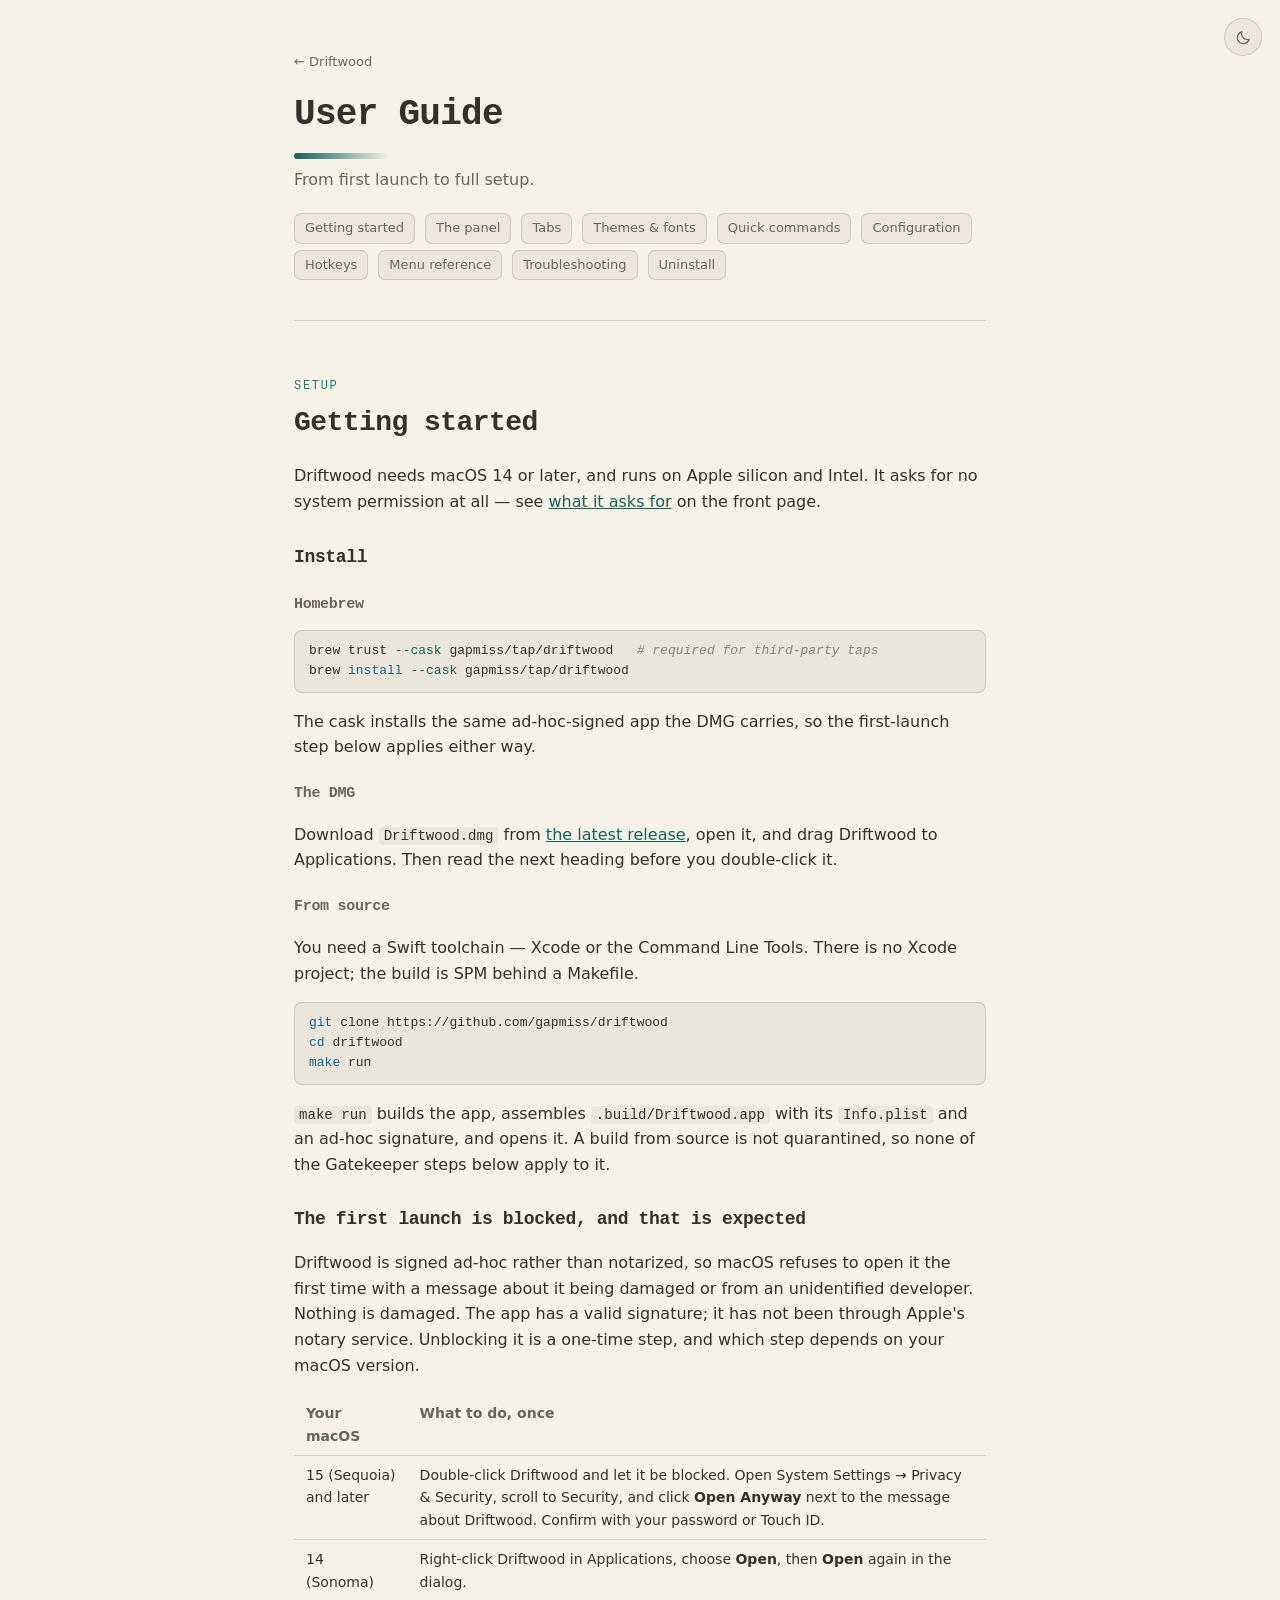
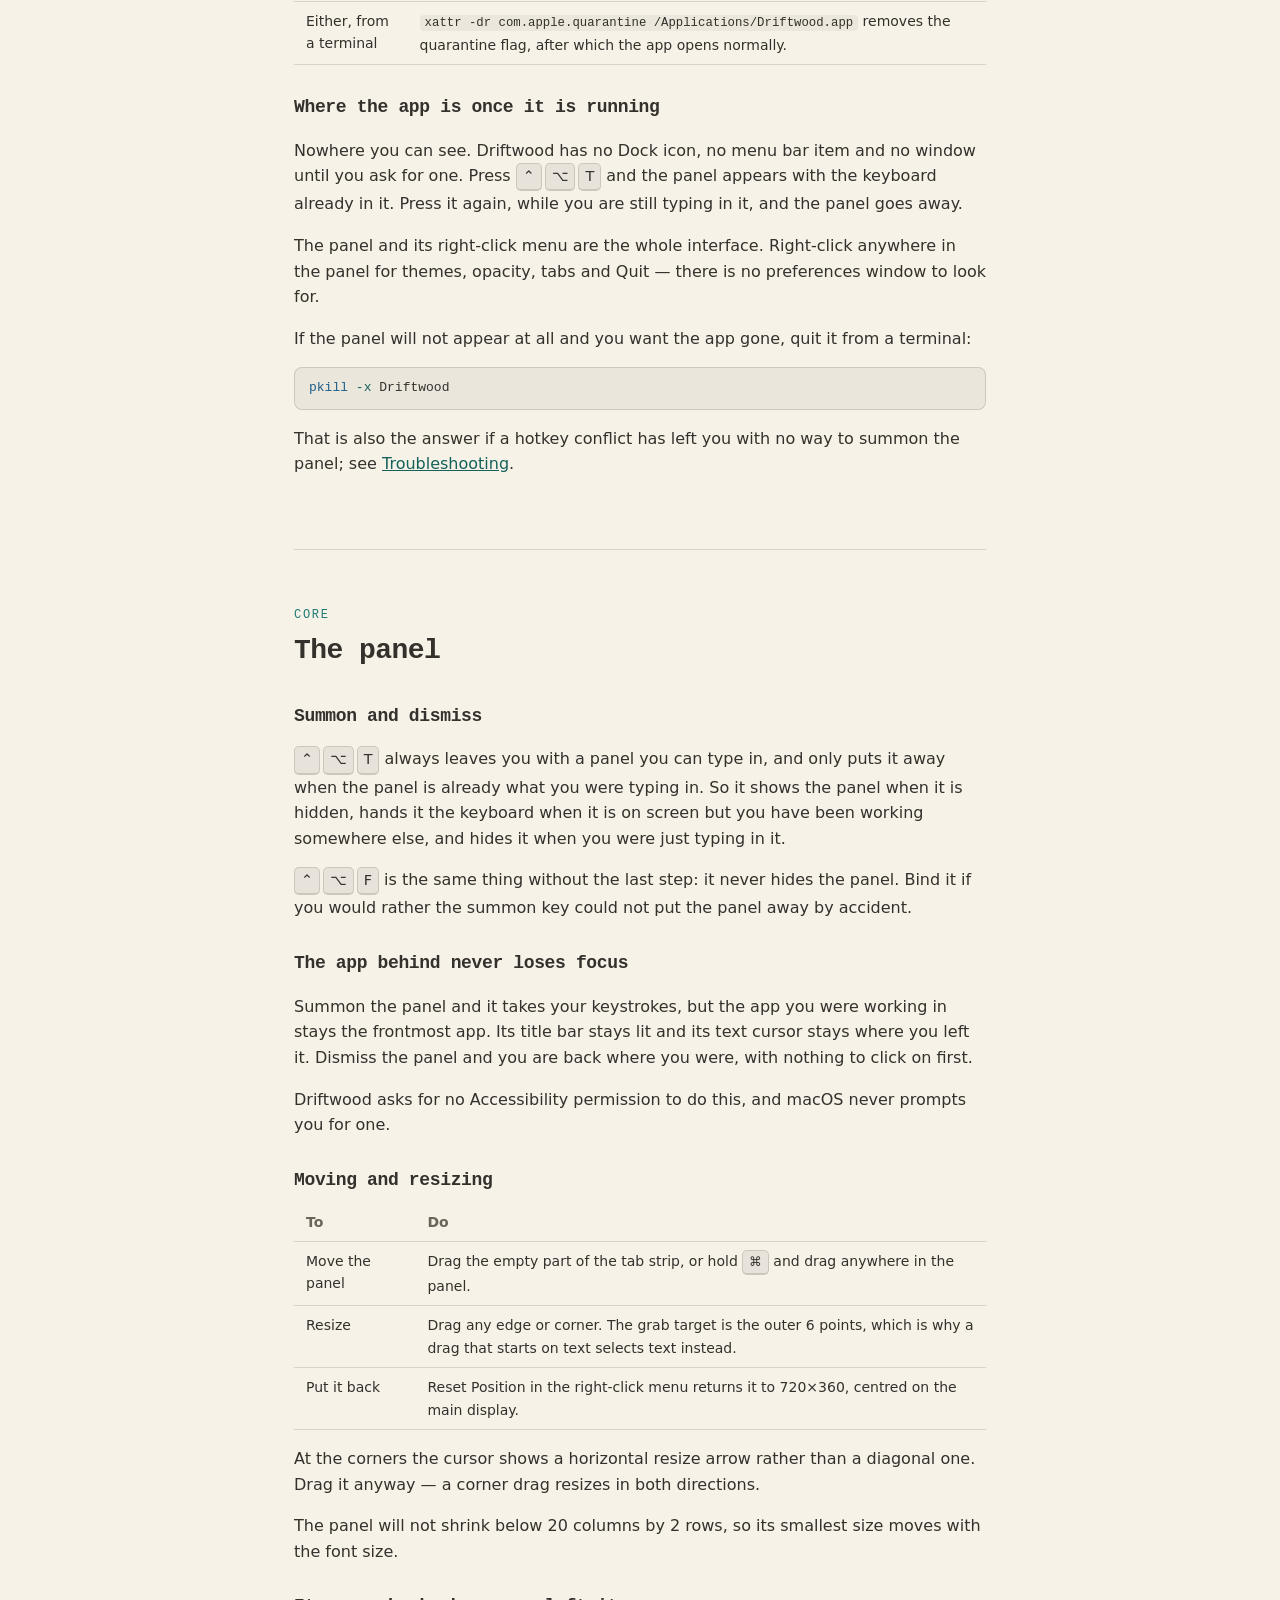
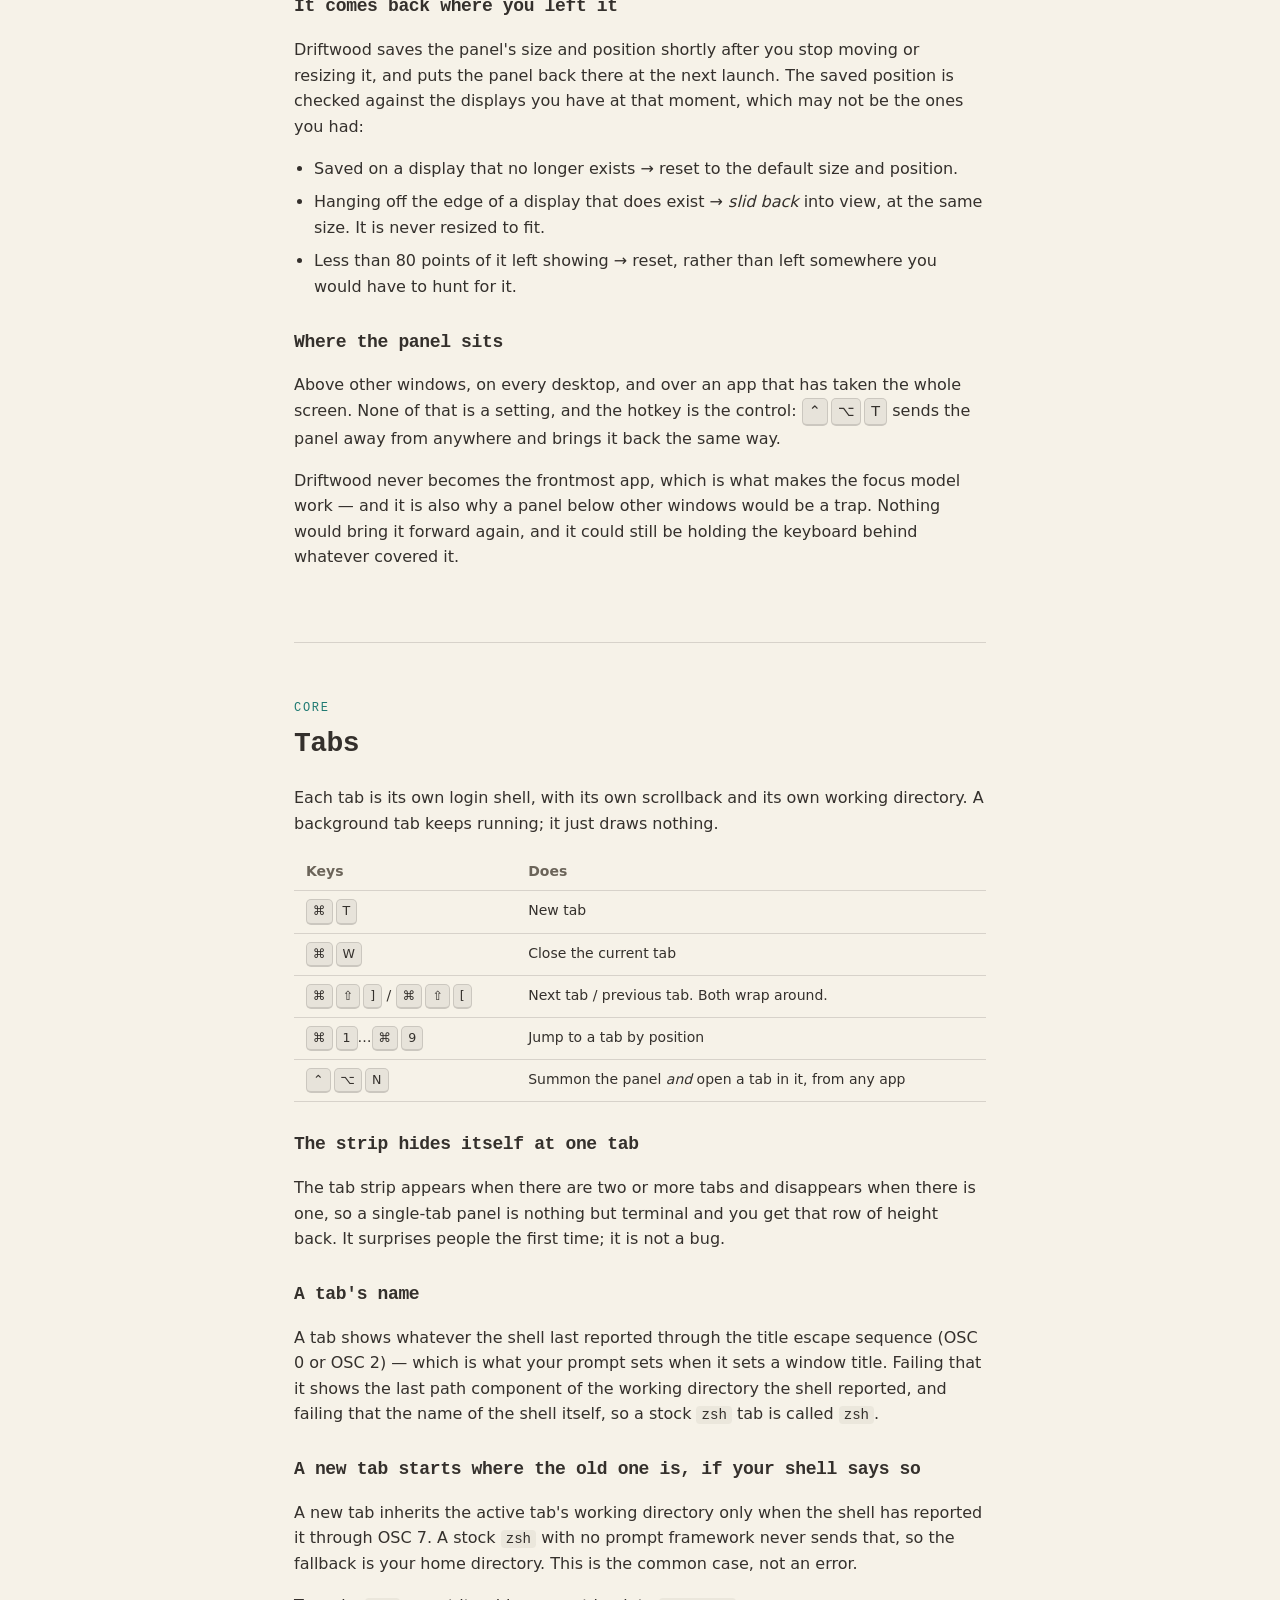
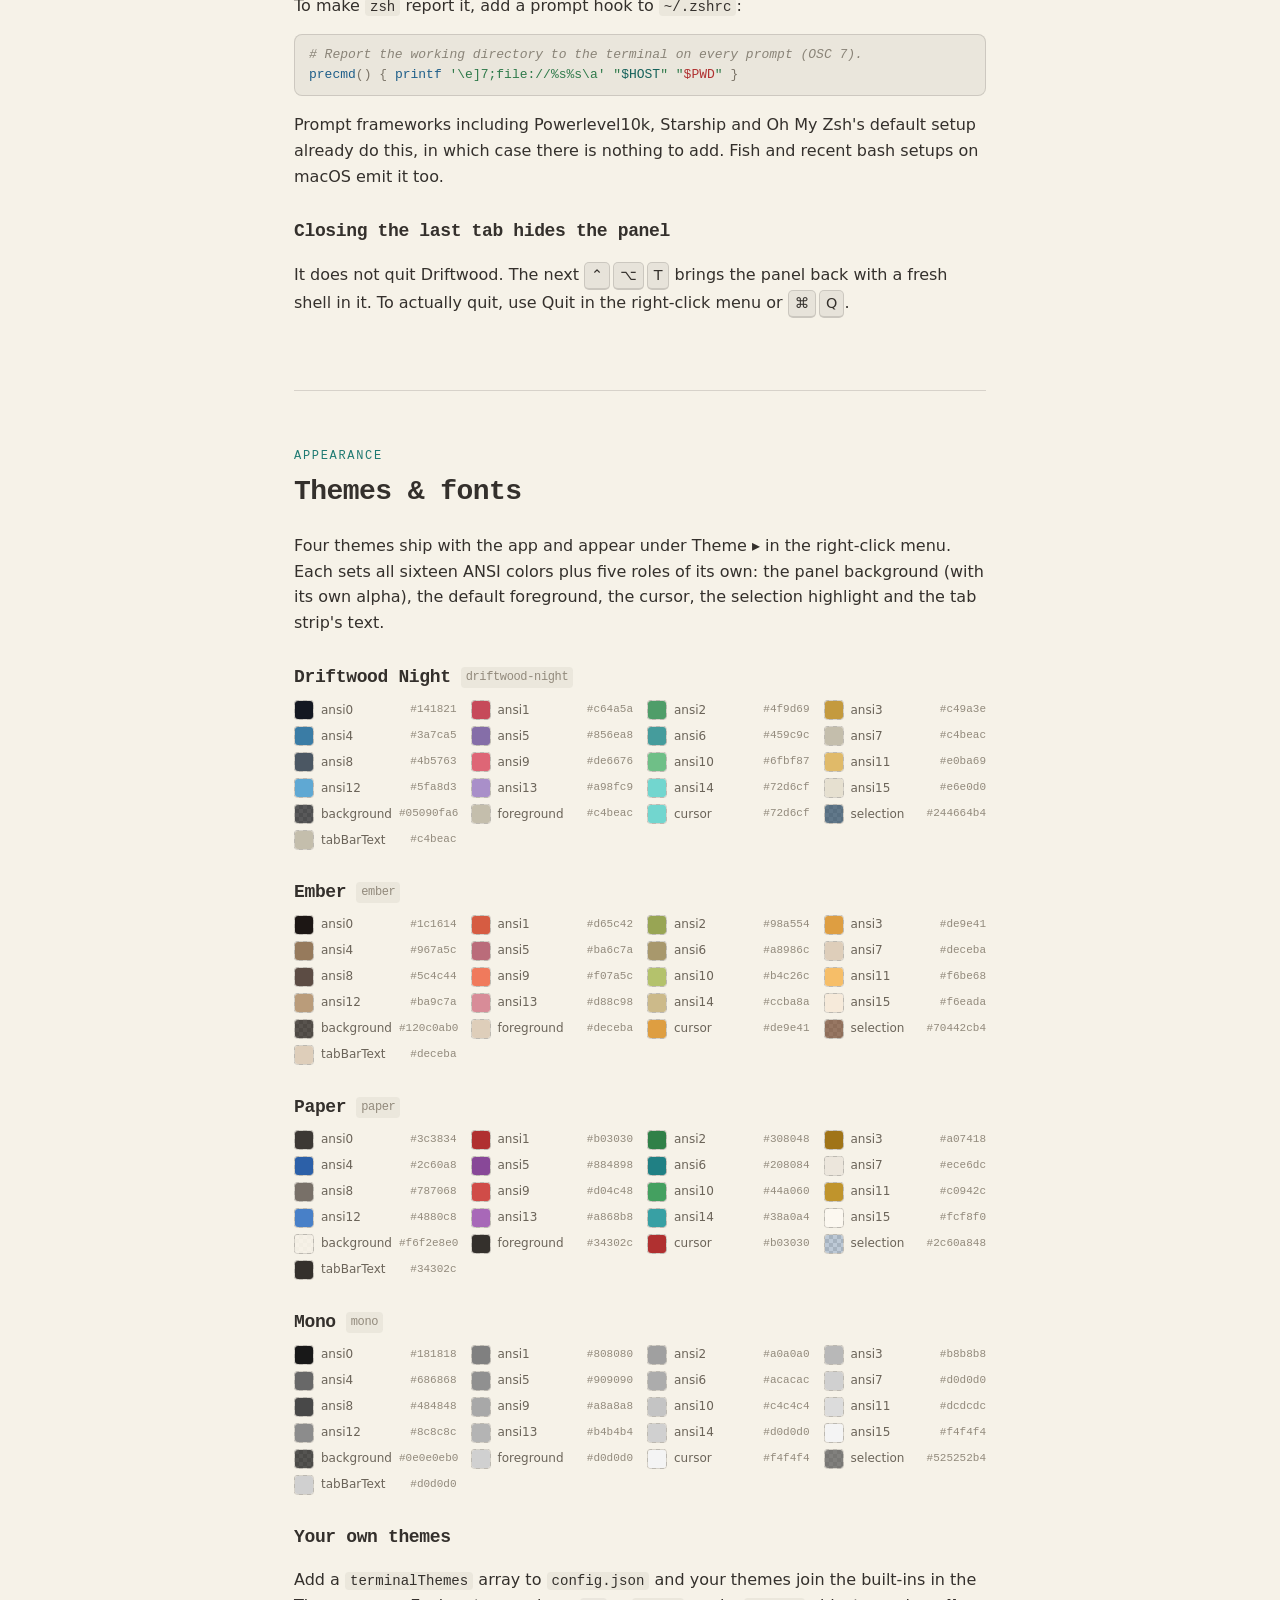
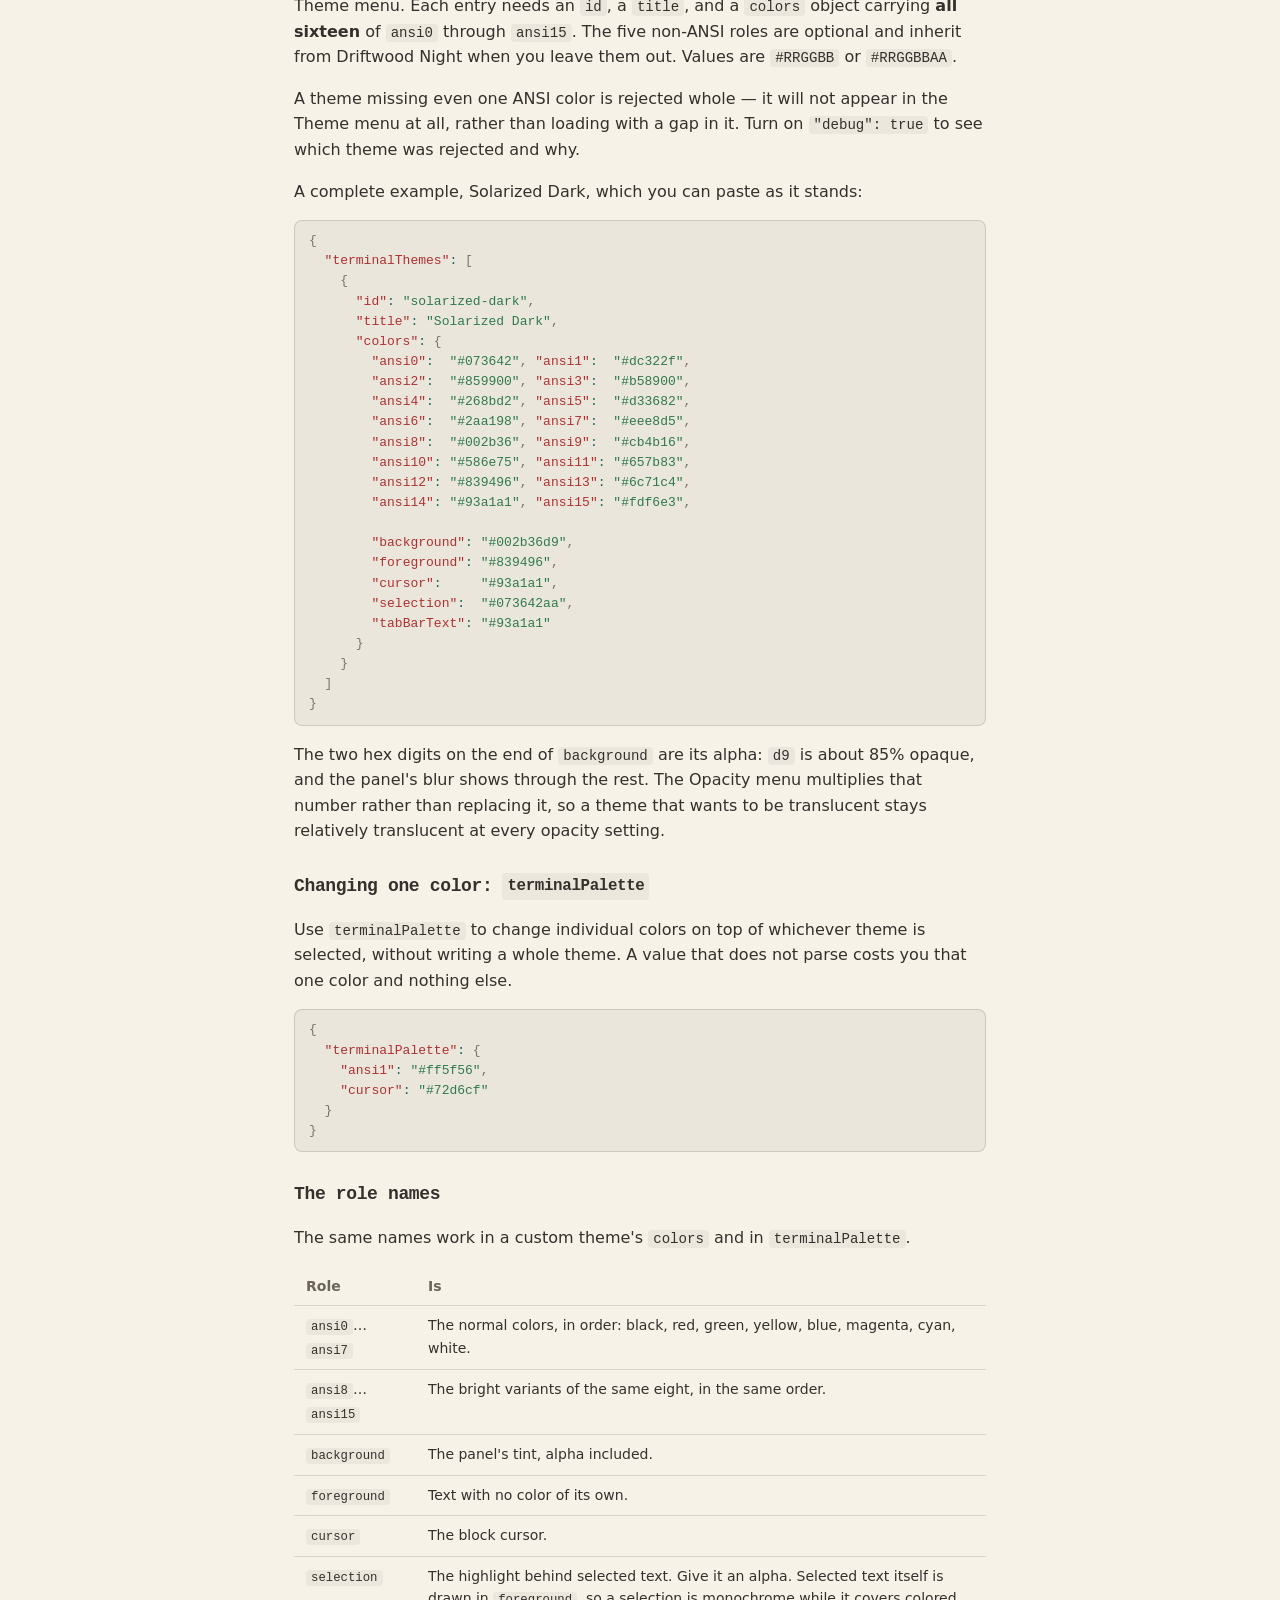
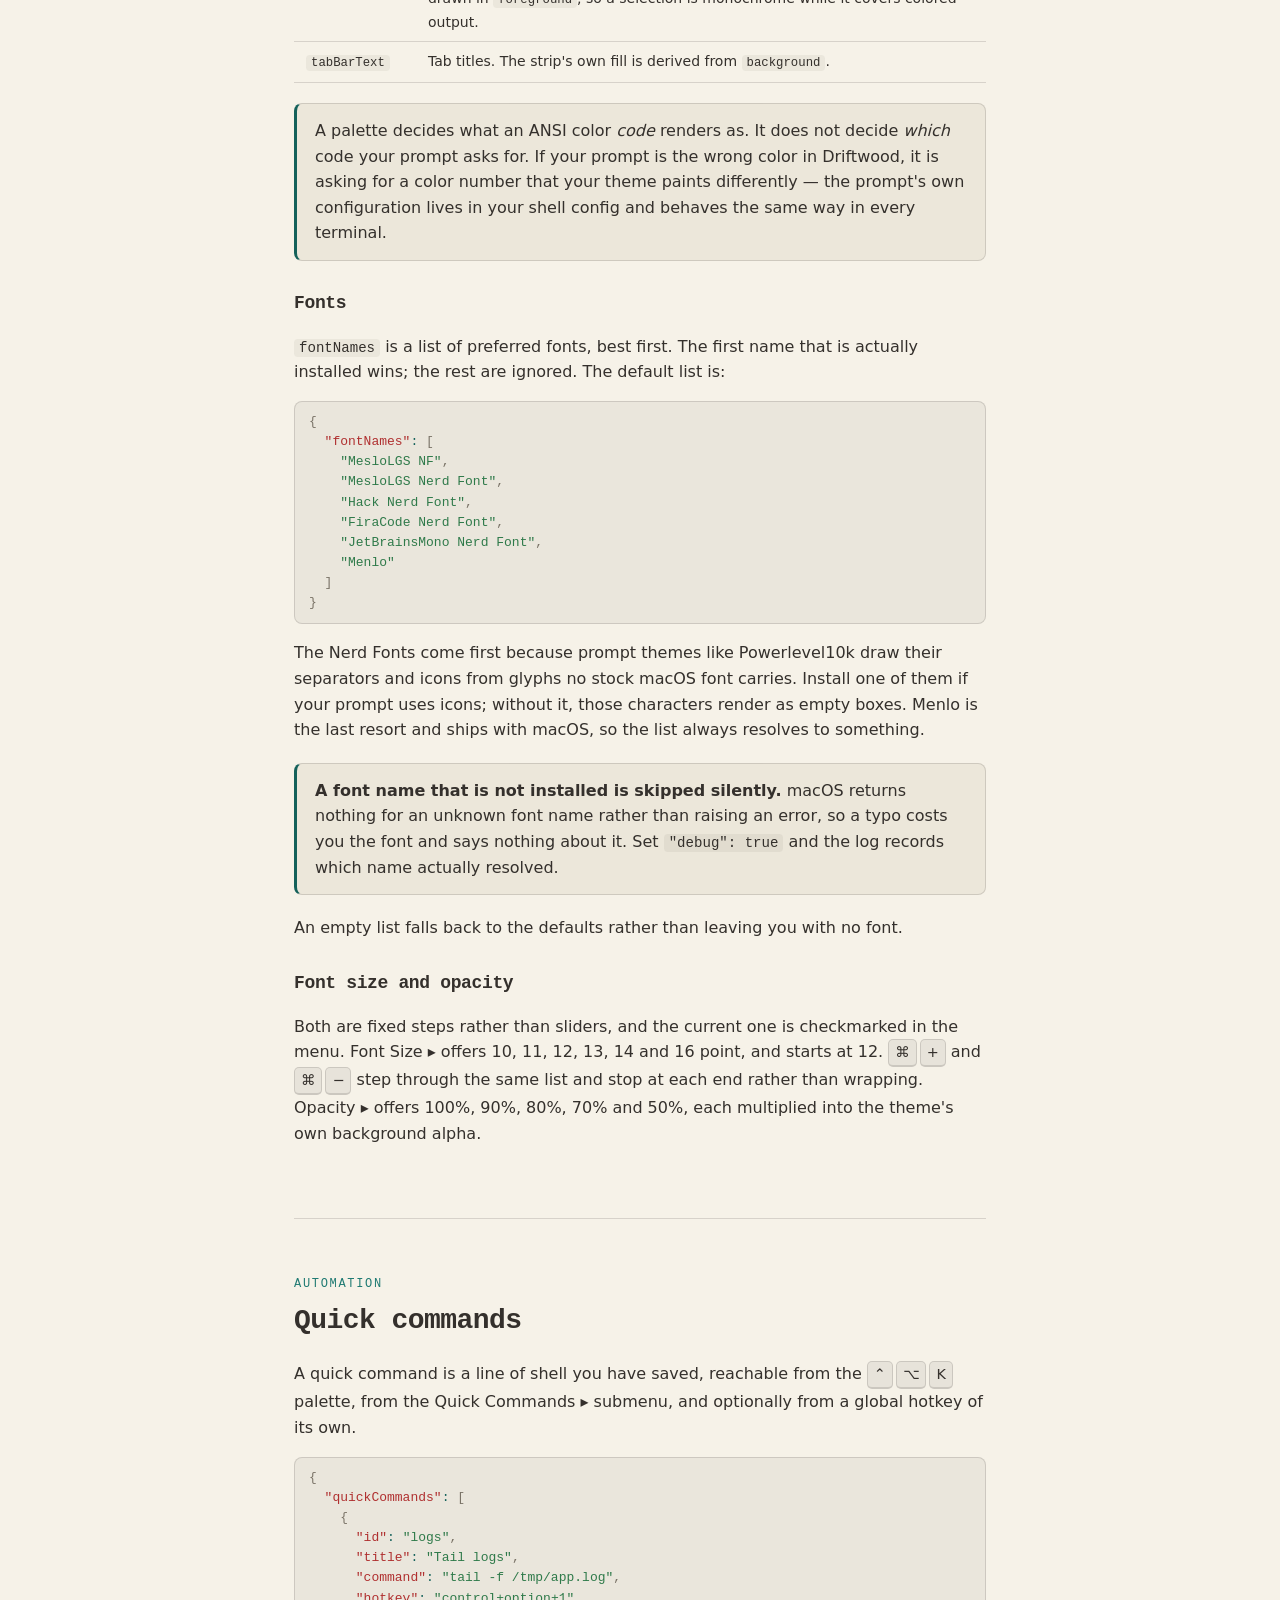
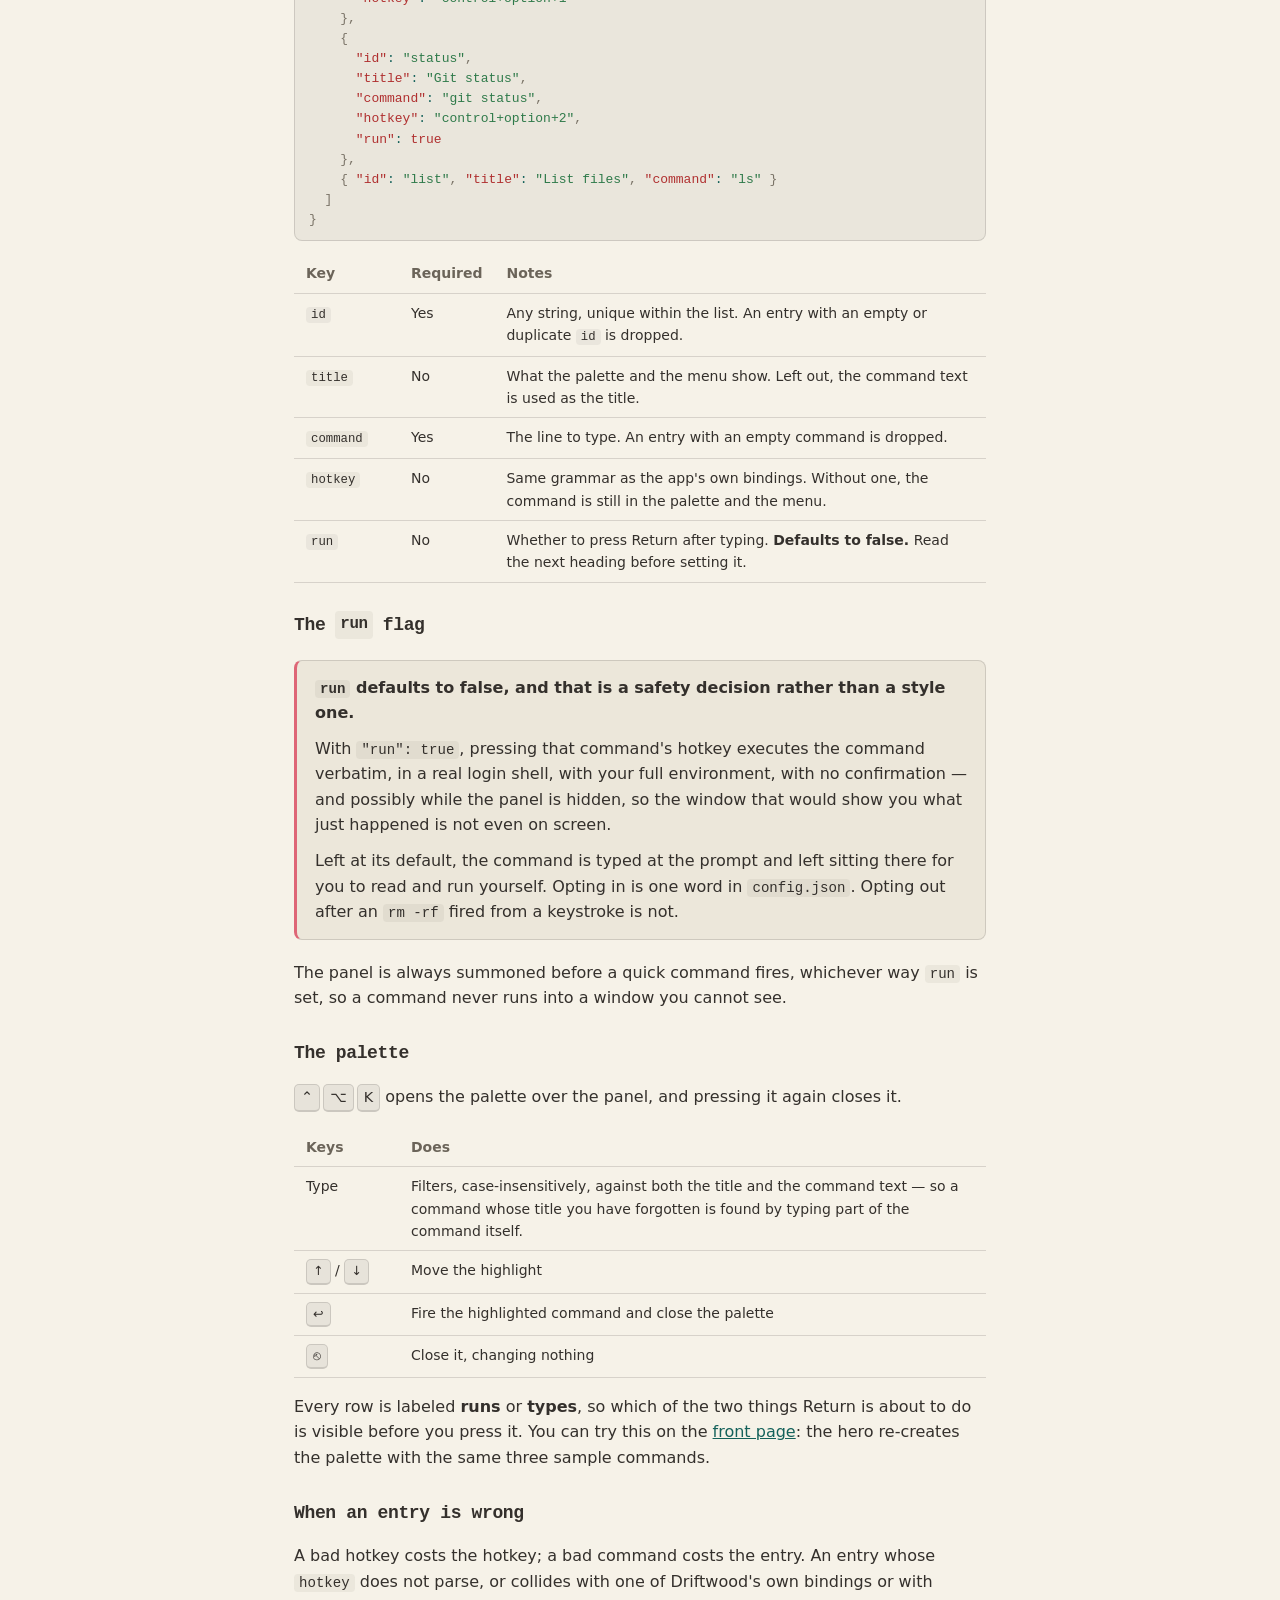
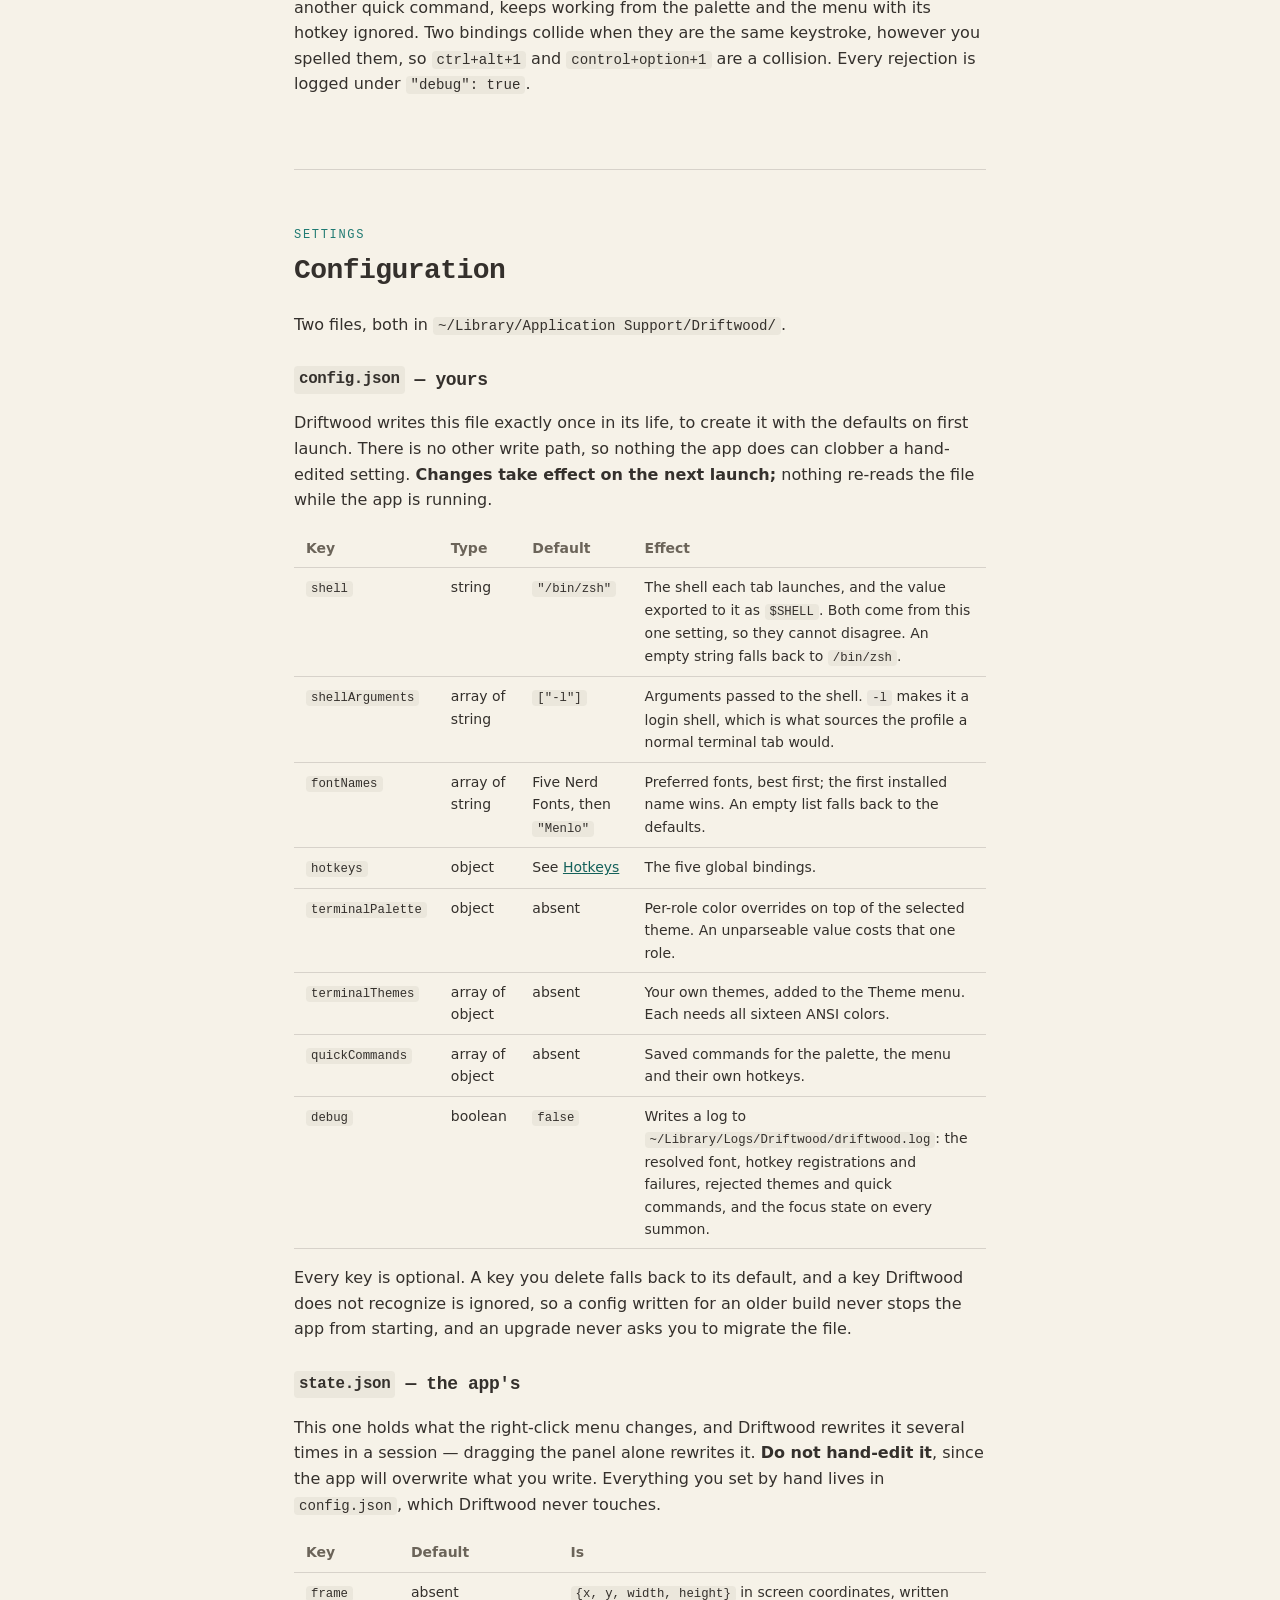
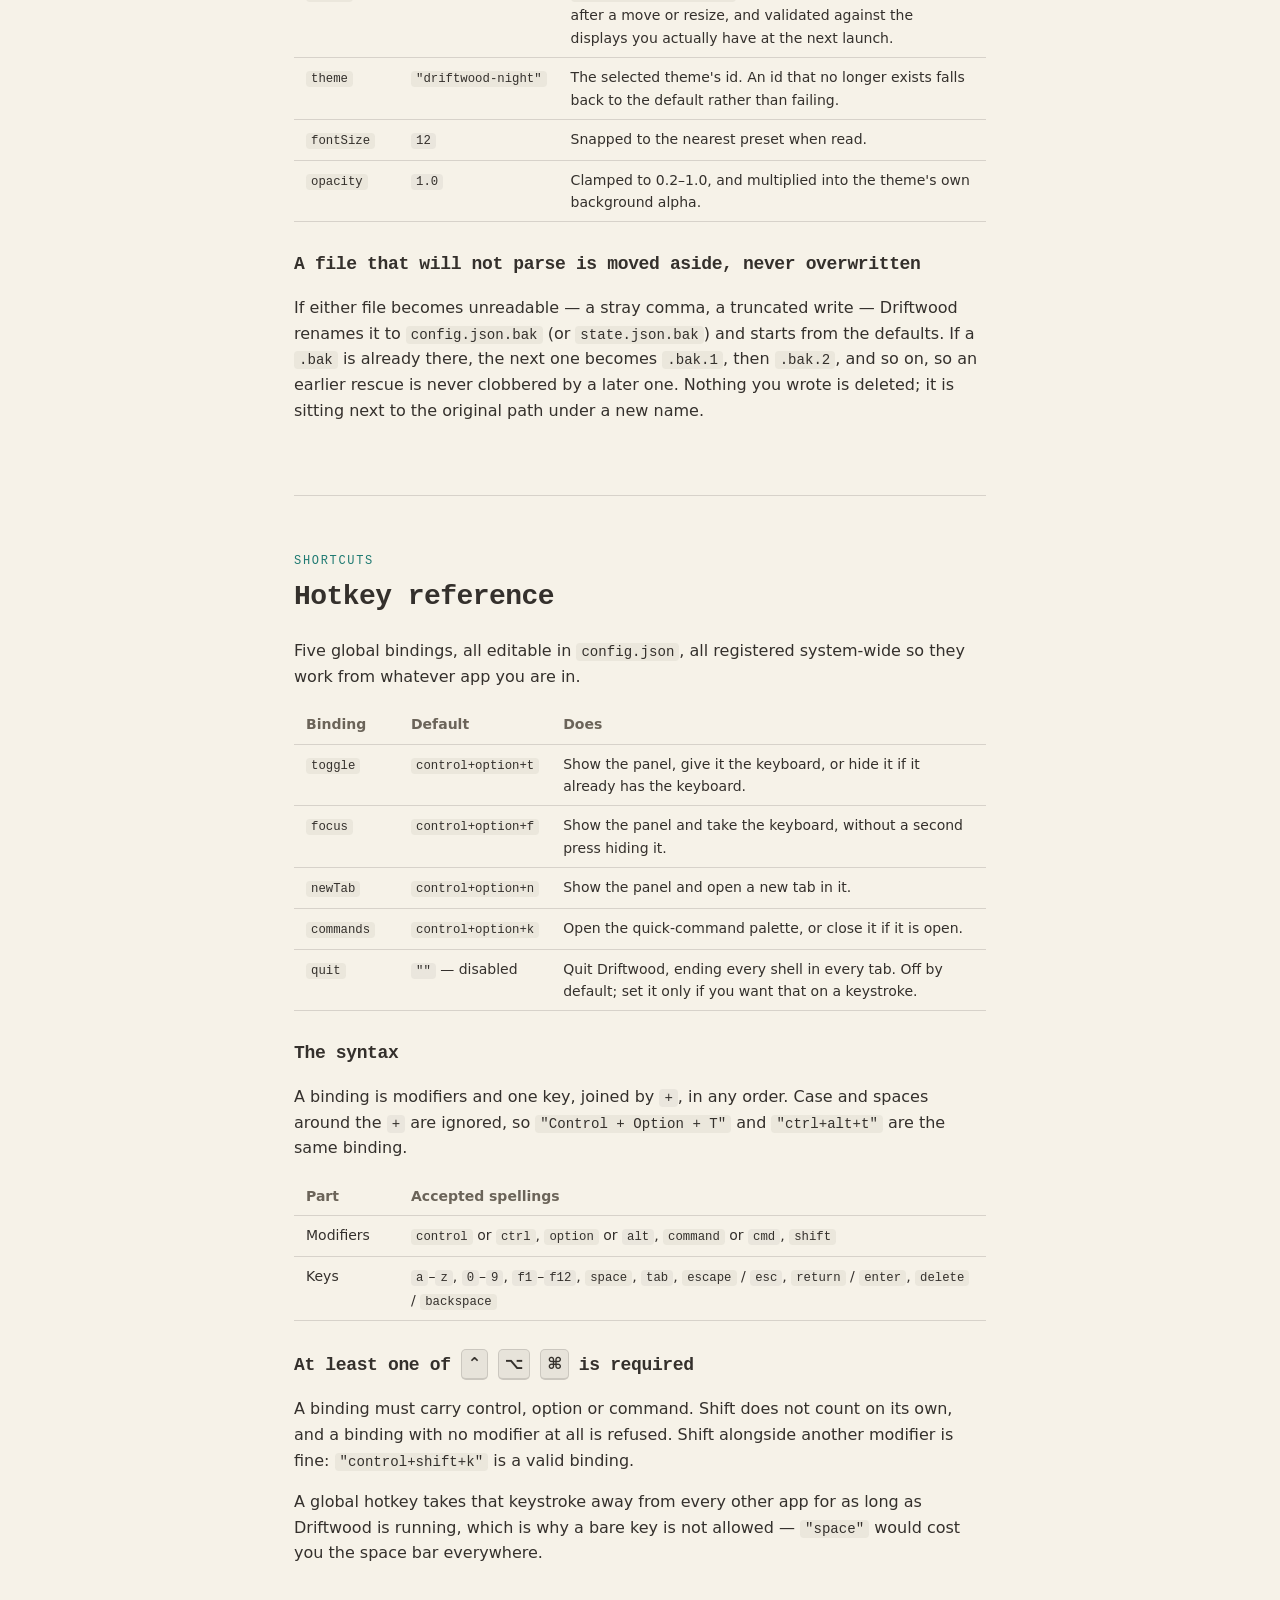
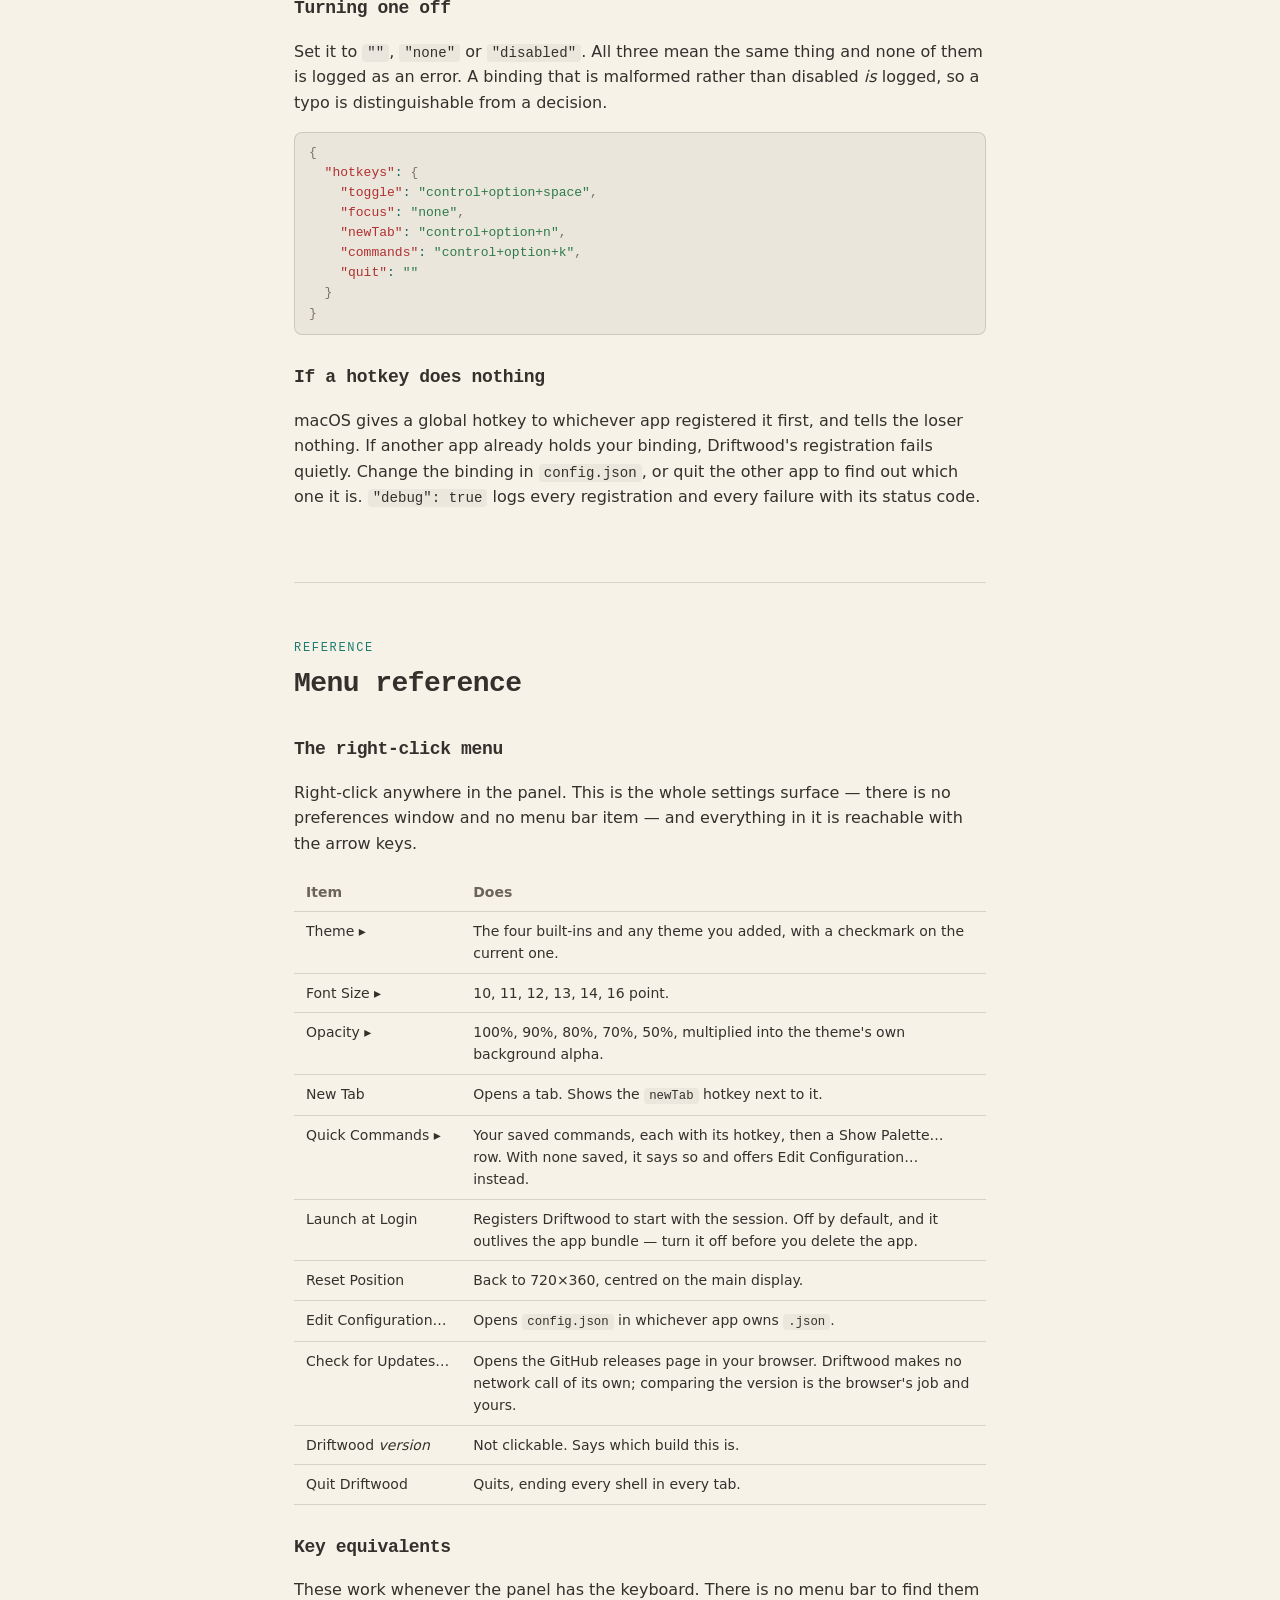
==== docs/guide.html @ 47ccc061 "Driftwood 0.2.0 Bump VERSION, the bundle plist, both website footers and the CLAUDE.md intro, and cl" ====
<!doctype html>
<html lang="en">
<head>
  <meta charset="utf-8">
  <meta name="viewport" content="width=device-width, initial-scale=1">
  <title>Driftwood User Guide</title>
  <meta name="description"
        content="User guide for Driftwood, a floating terminal panel for macOS. Install, panel, tabs, themes, quick commands, configuration, hotkeys and troubleshooting.">
  <script>
    try {
      var mode = localStorage.getItem("driftwood-mode");
      if (mode === "light" || mode === "dark") {
        document.documentElement.dataset.theme = mode;
      }
    } catch (e) {}
  </script>
  <link rel="icon" href="favicon.svg" type="image/svg+xml">
  <link rel="icon" href="favicon.png" type="image/png" sizes="32x32">
  <link rel="apple-touch-icon" href="apple-touch-icon.png">
  <meta property="og:title" content="Driftwood User Guide">
  <meta property="og:description"
        content="From first launch to full setup: the panel, tabs, themes, quick commands, config.json and troubleshooting.">
  <meta property="og:image" content="og-image.png">
  <meta property="og:type" content="article">
  <meta name="twitter:card" content="summary_large_image">
  <link rel="stylesheet" href="style.css">
  <link rel="stylesheet" href="guide.css">
  <link rel="stylesheet" href="prism-driftwood.css">
</head>
<body>
<button class="mode-toggle" id="mode-toggle" aria-label="Toggle light/dark mode"></button>
<main class="guide">

  <header class="guide-header">
    <a href="./" class="guide-back">&larr; Driftwood</a>
    <h1>User Guide</h1>
    <p class="tagline">From first launch to full setup.</p>
    <nav class="guide-nav">
      <a href="#getting-started">Getting started</a>
      <a href="#panel">The panel</a>
      <a href="#tabs">Tabs</a>
      <a href="#themes">Themes &amp; fonts</a>
      <a href="#quick-commands">Quick commands</a>
      <a href="#configuration">Configuration</a>
      <a href="#hotkeys">Hotkeys</a>
      <a href="#menu">Menu reference</a>
      <a href="#troubleshooting">Troubleshooting</a>
      <a href="#uninstall">Uninstall</a>
    </nav>
  </header>

  <!-- ================================================================== -->
  <section id="getting-started">
    <p class="kicker">Setup</p>
    <h2>Getting started</h2>

    <p>Driftwood needs macOS 14 or later, and runs on Apple silicon and Intel. It asks for no system
       permission at all — see <a href="./#privacy">what it asks for</a> on the front page.</p>

    <h3>Install</h3>

    <!-- index.html carries the same two lines. Change them together. -->
    <h4>Homebrew</h4>
    <pre><code class="language-bash">brew trust --cask gapmiss/tap/driftwood   # required for third-party taps
brew install --cask gapmiss/tap/driftwood</code></pre>
    <p>The cask installs the same ad-hoc-signed app the DMG carries, so the first-launch step below
       applies either way.</p>

    <h4>The DMG</h4>
    <p>Download <code>Driftwood.dmg</code> from
       <a href="https://github.com/gapmiss/driftwood/releases/latest">the latest release</a>, open it,
       and drag Driftwood to Applications. Then read the next heading before you double-click it.</p>

    <h4>From source</h4>
    <p>You need a Swift toolchain — Xcode or the Command Line Tools. There is no Xcode project;
       the build is SPM behind a Makefile.</p>
    <pre><code class="language-bash">git clone https://github.com/gapmiss/driftwood
cd driftwood
make run</code></pre>
    <p><code>make run</code> builds the app, assembles <code>.build/Driftwood.app</code> with its
       <code>Info.plist</code> and an ad-hoc signature, and opens it. A build from source is not
       quarantined, so none of the Gatekeeper steps below apply to it.</p>

    <h3>The first launch is blocked, and that is expected</h3>

    <p>Driftwood is signed ad-hoc rather than notarized, so macOS refuses to open it the first time
       with a message about it being damaged or from an unidentified developer. Nothing is damaged.
       The app has a valid signature; it has not been through Apple's notary service. Unblocking it
       is a one-time step, and which step depends on your macOS version.</p>

    <div class="table-wrap">
      <table>
        <thead><tr><th>Your macOS</th><th>What to do, once</th></tr></thead>
        <tbody>
          <tr>
            <td>15 (Sequoia) and later</td>
            <td>Double-click Driftwood and let it be blocked. Open System Settings &rarr; Privacy
                &amp; Security, scroll to Security, and click <strong>Open Anyway</strong> next to
                the message about Driftwood. Confirm with your password or Touch ID.</td>
          </tr>
          <tr>
            <td>14 (Sonoma)</td>
            <td>Right-click Driftwood in Applications, choose <strong>Open</strong>, then
                <strong>Open</strong> again in the dialog.</td>
          </tr>
          <tr>
            <td>Either, from a terminal</td>
            <td><code>xattr -dr com.apple.quarantine /Applications/Driftwood.app</code> removes the
                quarantine flag, after which the app opens normally.</td>
          </tr>
        </tbody>
      </table>
    </div>

    <h3>Where the app is once it is running</h3>

    <p>Nowhere you can see. Driftwood has no Dock icon, no menu bar item and no window until you ask
       for one. Press
       <span class="keys"><kbd>&#x2303;</kbd><kbd>&#x2325;</kbd><kbd>T</kbd></span> and the panel
       appears with the keyboard already in it. Press it again, while you are still typing in it, and
       the panel goes away.</p>

    <p>The panel and its right-click menu are the whole interface. Right-click anywhere in the panel
       for themes, opacity, tabs and Quit — there is no preferences window to look for.</p>

    <p>If the panel will not appear at all and you want the app gone, quit it from a terminal:</p>
    <pre><code class="language-bash">pkill -x Driftwood</code></pre>
    <p>That is also the answer if a hotkey conflict has left you with no way to summon the panel; see
       <a href="#troubleshooting">Troubleshooting</a>.</p>
  </section>

  <!-- ================================================================== -->
  <section id="panel">
    <p class="kicker">Core</p>
    <h2>The panel</h2>

    <h3>Summon and dismiss</h3>

    <p><span class="keys"><kbd>&#x2303;</kbd><kbd>&#x2325;</kbd><kbd>T</kbd></span> always leaves you
       with a panel you can type in, and only puts it away when the panel is already what you were
       typing in. So it shows the panel when it is hidden, hands it the keyboard when it is on screen
       but you have been working somewhere else, and hides it when you were just typing in it.</p>

    <p><span class="keys"><kbd>&#x2303;</kbd><kbd>&#x2325;</kbd><kbd>F</kbd></span> is the same thing
       without the last step: it never hides the panel. Bind it if you would rather the summon key
       could not put the panel away by accident.</p>

    <h3>The app behind never loses focus</h3>

    <p>Summon the panel and it takes your keystrokes, but the app you were working in stays the
       frontmost app. Its title bar stays lit and its text cursor stays where you left it. Dismiss
       the panel and you are back where you were, with nothing to click on first.</p>

    <p>Driftwood asks for no Accessibility permission to do this, and macOS never prompts you for
       one.</p>

    <h3>Moving and resizing</h3>

    <div class="table-wrap">
      <table>
        <thead><tr><th>To</th><th>Do</th></tr></thead>
        <tbody>
          <tr><td>Move the panel</td>
              <td>Drag the empty part of the tab strip, or hold
                  <span class="keys"><kbd>&#x2318;</kbd></span> and drag anywhere in the panel.</td></tr>
          <tr><td>Resize</td>
              <td>Drag any edge or corner. The grab target is the outer 6 points, which is why a drag
                  that starts on text selects text instead.</td></tr>
          <tr><td>Put it back</td>
              <td>Reset Position in the right-click menu returns it to 720&times;360, centred on the
                  main display.</td></tr>
        </tbody>
      </table>
    </div>

    <p>At the corners the cursor shows a horizontal resize arrow rather than a diagonal one. Drag it
       anyway — a corner drag resizes in both directions.</p>

    <p>The panel will not shrink below 20 columns by 2 rows, so its smallest size moves with the font
       size.</p>

    <h3>It comes back where you left it</h3>

    <p>Driftwood saves the panel's size and position shortly after you stop moving or resizing it,
       and puts the panel back there at the next launch. The saved position is checked against the
       displays you have at that moment, which may not be the ones you had:</p>

    <ul>
      <li>Saved on a display that no longer exists &rarr; reset to the default size and position.</li>
      <li>Hanging off the edge of a display that does exist &rarr; <em>slid back</em> into view, at
          the same size. It is never resized to fit.</li>
      <li>Less than 80 points of it left showing &rarr; reset, rather than left somewhere you would
          have to hunt for it.</li>
    </ul>

    <h3>Where the panel sits</h3>

    <p>Above other windows, on every desktop, and over an app that has taken the whole screen. None
       of that is a setting, and the hotkey is the control:
       <span class="keys"><kbd>&#x2303;</kbd><kbd>&#x2325;</kbd><kbd>T</kbd></span> sends the panel
       away from anywhere and brings it back the same way.</p>

    <p>Driftwood never becomes the frontmost app, which is what makes the focus model work — and it
       is also why a panel below other windows would be a trap. Nothing would bring it forward again,
       and it could still be holding the keyboard behind whatever covered it.</p>
  </section>

  <!-- ================================================================== -->
  <section id="tabs">
    <p class="kicker">Core</p>
    <h2>Tabs</h2>

    <p>Each tab is its own login shell, with its own scrollback and its own working directory. A
       background tab keeps running; it just draws nothing.</p>

    <div class="table-wrap">
      <table>
        <thead><tr><th>Keys</th><th>Does</th></tr></thead>
        <tbody>
          <tr><td><span class="keys"><kbd>&#x2318;</kbd><kbd>T</kbd></span></td><td>New tab</td></tr>
          <tr><td><span class="keys"><kbd>&#x2318;</kbd><kbd>W</kbd></span></td><td>Close the current tab</td></tr>
          <tr><td><span class="keys"><kbd>&#x2318;</kbd><kbd>&#x21E7;</kbd><kbd>]</kbd></span> /
                  <span class="keys"><kbd>&#x2318;</kbd><kbd>&#x21E7;</kbd><kbd>[</kbd></span></td>
              <td>Next tab / previous tab. Both wrap around.</td></tr>
          <tr><td><span class="keys"><kbd>&#x2318;</kbd><kbd>1</kbd></span>&hellip;<span class="keys"><kbd>&#x2318;</kbd><kbd>9</kbd></span></td>
              <td>Jump to a tab by position</td></tr>
          <tr><td><span class="keys"><kbd>&#x2303;</kbd><kbd>&#x2325;</kbd><kbd>N</kbd></span></td>
              <td>Summon the panel <em>and</em> open a tab in it, from any app</td></tr>
        </tbody>
      </table>
    </div>

    <h3>The strip hides itself at one tab</h3>

    <p>The tab strip appears when there are two or more tabs and disappears when there is one, so a
       single-tab panel is nothing but terminal and you get that row of height back. It surprises
       people the first time; it is not a bug.</p>

    <h3>A tab's name</h3>

    <p>A tab shows whatever the shell last reported through the title escape sequence (OSC 0 or
       OSC 2) — which is what your prompt sets when it sets a window title. Failing that it shows the
       last path component of the working directory the shell reported, and failing that the name of
       the shell itself, so a stock <code>zsh</code> tab is called <code>zsh</code>.</p>

    <h3>A new tab starts where the old one is, if your shell says so</h3>

    <p>A new tab inherits the active tab's working directory only when the shell has reported it
       through OSC 7. A stock <code>zsh</code> with no prompt framework never sends that, so the
       fallback is your home directory. This is the common case, not an error.</p>

    <p>To make <code>zsh</code> report it, add a prompt hook to <code>~/.zshrc</code>:</p>

    <pre><code class="language-bash"># Report the working directory to the terminal on every prompt (OSC 7).
precmd() { printf '\e]7;file://%s%s\a' "$HOST" "$PWD" }</code></pre>

    <p>Prompt frameworks including Powerlevel10k, Starship and Oh My Zsh's default setup already do
       this, in which case there is nothing to add. Fish and recent bash setups on macOS emit it too.</p>

    <h3>Closing the last tab hides the panel</h3>

    <p>It does not quit Driftwood. The next
       <span class="keys"><kbd>&#x2303;</kbd><kbd>&#x2325;</kbd><kbd>T</kbd></span> brings the panel
       back with a fresh shell in it. To actually quit, use Quit in the right-click menu or
       <span class="keys"><kbd>&#x2318;</kbd><kbd>Q</kbd></span>.</p>
  </section>

  <!-- ================================================================== -->
  <section id="themes">
    <p class="kicker">Appearance</p>
    <h2>Themes &amp; fonts</h2>

    <p>Four themes ship with the app and appear under Theme &#x25B8; in the right-click menu. Each
       sets all sixteen ANSI colors plus five roles of its own: the panel background (with its own
       alpha), the default foreground, the cursor, the selection highlight and the tab strip's text.</p>

    <!-- Built from themes.js, which `make site` generates from the app's own
         TerminalTheme.swift, so these swatches cannot drift from what you get.
         Each swatch carries its hex value as text, not color alone. -->
    <div id="theme-swatches" class="swatches">
      <p class="build-note">The palettes are drawn from the app's own theme data, which needs
         JavaScript. The hex values are in <a href="https://github.com/gapmiss/driftwood/blob/main/Sources/Driftwood/Terminal/TerminalTheme.swift">TerminalTheme.swift</a>.</p>
    </div>

    <h3>Your own themes</h3>

    <p>Add a <code>terminalThemes</code> array to <code>config.json</code> and your themes join the
       built-ins in the Theme menu. Each entry needs an <code>id</code>, a <code>title</code>, and a
       <code>colors</code> object carrying <strong>all sixteen</strong> of <code>ansi0</code>
       through <code>ansi15</code>. The five non-ANSI roles are optional and inherit from Driftwood
       Night when you leave them out. Values are <code>#RRGGBB</code> or <code>#RRGGBBAA</code>.</p>

    <p>A theme missing even one ANSI color is rejected whole — it will not appear in the Theme menu
       at all, rather than loading with a gap in it. Turn on <code>"debug": true</code> to see which
       theme was rejected and why.</p>

    <p>A complete example, Solarized Dark, which you can paste as it stands:</p>

    <pre><code class="language-json">{
  "terminalThemes": [
    {
      "id": "solarized-dark",
      "title": "Solarized Dark",
      "colors": {
        "ansi0":  "#073642", "ansi1":  "#dc322f",
        "ansi2":  "#859900", "ansi3":  "#b58900",
        "ansi4":  "#268bd2", "ansi5":  "#d33682",
        "ansi6":  "#2aa198", "ansi7":  "#eee8d5",
        "ansi8":  "#002b36", "ansi9":  "#cb4b16",
        "ansi10": "#586e75", "ansi11": "#657b83",
        "ansi12": "#839496", "ansi13": "#6c71c4",
        "ansi14": "#93a1a1", "ansi15": "#fdf6e3",

        "background": "#002b36d9",
        "foreground": "#839496",
        "cursor":     "#93a1a1",
        "selection":  "#073642aa",
        "tabBarText": "#93a1a1"
      }
    }
  ]
}</code></pre>

    <p>The two hex digits on the end of <code>background</code> are its alpha: <code>d9</code> is
       about 85% opaque, and the panel's blur shows through the rest. The Opacity menu multiplies
       that number rather than replacing it, so a theme that wants to be translucent stays relatively
       translucent at every opacity setting.</p>

    <h3>Changing one color: <code>terminalPalette</code></h3>

    <p>Use <code>terminalPalette</code> to change individual colors on top of whichever theme is
       selected, without writing a whole theme. A value that does not parse costs you that one color
       and nothing else.</p>

    <pre><code class="language-json">{
  "terminalPalette": {
    "ansi1": "#ff5f56",
    "cursor": "#72d6cf"
  }
}</code></pre>

    <h3>The role names</h3>

    <p>The same names work in a custom theme's <code>colors</code> and in
       <code>terminalPalette</code>.</p>

    <div class="table-wrap">
      <table>
        <thead><tr><th>Role</th><th>Is</th></tr></thead>
        <tbody>
          <tr><td><code>ansi0</code>&hellip;<code>ansi7</code></td>
              <td>The normal colors, in order: black, red, green, yellow, blue, magenta, cyan,
                  white.</td></tr>
          <tr><td><code>ansi8</code>&hellip;<code>ansi15</code></td>
              <td>The bright variants of the same eight, in the same order.</td></tr>
          <tr><td><code>background</code></td><td>The panel's tint, alpha included.</td></tr>
          <tr><td><code>foreground</code></td><td>Text with no color of its own.</td></tr>
          <tr><td><code>cursor</code></td><td>The block cursor.</td></tr>
          <tr><td><code>selection</code></td><td>The highlight behind selected text. Give it an alpha. Selected text itself is drawn in <code>foreground</code>, so a selection is monochrome while it covers colored output.</td></tr>
          <tr><td><code>tabBarText</code></td><td>Tab titles. The strip's own fill is derived from
                  <code>background</code>.</td></tr>
        </tbody>
      </table>
    </div>

    <div class="callout">
      <p>A palette decides what an ANSI color <em>code</em> renders as. It does not decide
         <em>which</em> code your prompt asks for. If your prompt is the wrong color in Driftwood, it
         is asking for a color number that your theme paints differently — the prompt's own
         configuration lives in your shell config and behaves the same way in every terminal.</p>
    </div>

    <h3>Fonts</h3>

    <p><code>fontNames</code> is a list of preferred fonts, best first. The first name that is
       actually installed wins; the rest are ignored. The default list is:</p>

    <pre><code class="language-json">{
  "fontNames": [
    "MesloLGS NF",
    "MesloLGS Nerd Font",
    "Hack Nerd Font",
    "FiraCode Nerd Font",
    "JetBrainsMono Nerd Font",
    "Menlo"
  ]
}</code></pre>

    <p>The Nerd Fonts come first because prompt themes like Powerlevel10k draw their separators and
       icons from glyphs no stock macOS font carries. Install one of them if your prompt uses icons;
       without it, those characters render as empty boxes. Menlo is the last resort and ships with
       macOS, so the list always resolves to something.</p>

    <div class="callout">
      <p><strong>A font name that is not installed is skipped silently.</strong> macOS returns
         nothing for an unknown font name rather than raising an error, so a typo costs you the font
         and says nothing about it. Set <code>"debug": true</code> and the log records which name
         actually resolved.</p>
    </div>

    <p>An empty list falls back to the defaults rather than leaving you with no font.</p>

    <h3>Font size and opacity</h3>

    <p>Both are fixed steps rather than sliders, and the current one is checkmarked in the menu.
       Font Size &#x25B8; offers 10, 11, 12, 13, 14 and 16 point, and starts at 12.
       <span class="keys"><kbd>&#x2318;</kbd><kbd>+</kbd></span> and
       <span class="keys"><kbd>&#x2318;</kbd><kbd>&#x2212;</kbd></span> step through the same list and
       stop at each end rather than wrapping. Opacity &#x25B8; offers 100%, 90%, 80%, 70% and 50%,
       each multiplied into the theme's own background alpha.</p>
  </section>

  <!-- ================================================================== -->
  <section id="quick-commands">
    <p class="kicker">Automation</p>
    <h2>Quick commands</h2>

    <p>A quick command is a line of shell you have saved, reachable from the
       <span class="keys"><kbd>&#x2303;</kbd><kbd>&#x2325;</kbd><kbd>K</kbd></span> palette, from the
       Quick Commands &#x25B8; submenu, and optionally from a global hotkey of its own.</p>

    <pre><code class="language-json">{
  "quickCommands": [
    {
      "id": "logs",
      "title": "Tail logs",
      "command": "tail -f /tmp/app.log",
      "hotkey": "control+option+1"
    },
    {
      "id": "status",
      "title": "Git status",
      "command": "git status",
      "hotkey": "control+option+2",
      "run": true
    },
    { "id": "list", "title": "List files", "command": "ls" }
  ]
}</code></pre>

    <div class="table-wrap">
      <table>
        <thead><tr><th>Key</th><th>Required</th><th>Notes</th></tr></thead>
        <tbody>
          <tr><td><code>id</code></td><td>Yes</td>
              <td>Any string, unique within the list. An entry with an empty or duplicate
                  <code>id</code> is dropped.</td></tr>
          <tr><td><code>title</code></td><td>No</td>
              <td>What the palette and the menu show. Left out, the command text is used as the
                  title.</td></tr>
          <tr><td><code>command</code></td><td>Yes</td>
              <td>The line to type. An entry with an empty command is dropped.</td></tr>
          <tr><td><code>hotkey</code></td><td>No</td>
              <td>Same grammar as the app's own bindings. Without one, the command is still in the
                  palette and the menu.</td></tr>
          <tr><td><code>run</code></td><td>No</td>
              <td>Whether to press Return after typing. <strong>Defaults to false.</strong> Read the
                  next heading before setting it.</td></tr>
        </tbody>
      </table>
    </div>

    <h3 id="run-flag">The <code>run</code> flag</h3>

    <div class="callout warn">
      <p><strong><code>run</code> defaults to false, and that is a safety decision rather than a
         style one.</strong></p>
      <p>With <code>"run": true</code>, pressing that command's hotkey executes the command
         verbatim, in a real login shell, with your full environment, with no confirmation — and
         possibly while the panel is hidden, so the window that would show you what just happened is
         not even on screen.</p>
      <p>Left at its default, the command is typed at the prompt and left sitting there for you to
         read and run yourself. Opting in is one word in <code>config.json</code>. Opting out after
         an <code>rm -rf</code> fired from a keystroke is not.</p>
    </div>

    <p>The panel is always summoned before a quick command fires, whichever way <code>run</code> is
       set, so a command never runs into a window you cannot see.</p>

    <h3>The palette</h3>

    <p><span class="keys"><kbd>&#x2303;</kbd><kbd>&#x2325;</kbd><kbd>K</kbd></span> opens the palette
       over the panel, and pressing it again closes it.</p>

    <div class="table-wrap">
      <table>
        <thead><tr><th>Keys</th><th>Does</th></tr></thead>
        <tbody>
          <tr><td>Type</td>
              <td>Filters, case-insensitively, against both the title and the command text — so a
                  command whose title you have forgotten is found by typing part of the command
                  itself.</td></tr>
          <tr><td><span class="keys"><kbd>&#x2191;</kbd></span> /
                  <span class="keys"><kbd>&#x2193;</kbd></span></td><td>Move the highlight</td></tr>
          <tr><td><span class="keys"><kbd>&#x21A9;</kbd></span></td>
              <td>Fire the highlighted command and close the palette</td></tr>
          <tr><td><span class="keys"><kbd>&#x238B;</kbd></span></td><td>Close it, changing nothing</td></tr>
        </tbody>
      </table>
    </div>

    <p>Every row is labeled <strong>runs</strong> or <strong>types</strong>, so which of the two
       things Return is about to do is visible before you press it. You can try this on the
       <a href="./">front page</a>: the hero re-creates the palette with the same three sample
       commands.</p>

    <h3>When an entry is wrong</h3>

    <p>A bad hotkey costs the hotkey; a bad command costs the entry. An entry whose
       <code>hotkey</code> does not parse, or collides with one of Driftwood's own bindings or with
       another quick command, keeps working from the palette and the menu with its hotkey ignored.
       Two bindings collide when they are the same keystroke, however you spelled them, so
       <code>ctrl+alt+1</code> and <code>control+option+1</code> are a collision. Every rejection is
       logged under <code>"debug": true</code>.</p>
  </section>

  <!-- ================================================================== -->
  <section id="configuration">
    <p class="kicker">Settings</p>
    <h2>Configuration</h2>

    <p>Two files, both in <code>~/Library/Application Support/Driftwood/</code>.</p>

    <h3><code>config.json</code> — yours</h3>

    <p>Driftwood writes this file exactly once in its life, to create it with the defaults on first
       launch. There is no other write path, so nothing the app does can clobber a hand-edited
       setting. <strong>Changes take effect on the next launch;</strong> nothing re-reads the file
       while the app is running.</p>

    <div class="table-wrap">
      <table>
        <thead><tr><th>Key</th><th>Type</th><th>Default</th><th>Effect</th></tr></thead>
        <tbody>
          <tr>
            <td><code>shell</code></td><td>string</td><td><code>"/bin/zsh"</code></td>
            <td>The shell each tab launches, and the value exported to it as <code>$SHELL</code>.
                Both come from this one setting, so they cannot disagree. An empty string falls back
                to <code>/bin/zsh</code>.</td>
          </tr>
          <tr>
            <td><code>shellArguments</code></td><td>array of string</td><td><code>["-l"]</code></td>
            <td>Arguments passed to the shell. <code>-l</code> makes it a login shell, which is what
                sources the profile a normal terminal tab would.</td>
          </tr>
          <tr>
            <td><code>fontNames</code></td><td>array of string</td>
            <td>Five Nerd Fonts, then <code>"Menlo"</code></td>
            <td>Preferred fonts, best first; the first installed name wins. An empty list falls back
                to the defaults.</td>
          </tr>
          <tr>
            <td><code>hotkeys</code></td><td>object</td><td>See <a href="#hotkeys">Hotkeys</a></td>
            <td>The five global bindings.</td>
          </tr>
          <tr>
            <td><code>terminalPalette</code></td><td>object</td><td>absent</td>
            <td>Per-role color overrides on top of the selected theme. An unparseable value costs
                that one role.</td>
          </tr>
          <tr>
            <td><code>terminalThemes</code></td><td>array of object</td><td>absent</td>
            <td>Your own themes, added to the Theme menu. Each needs all sixteen ANSI colors.</td>
          </tr>
          <tr>
            <td><code>quickCommands</code></td><td>array of object</td><td>absent</td>
            <td>Saved commands for the palette, the menu and their own hotkeys.</td>
          </tr>
          <tr>
            <td><code>debug</code></td><td>boolean</td><td><code>false</code></td>
            <td>Writes a log to <code>~/Library/Logs/Driftwood/driftwood.log</code>: the resolved
                font, hotkey registrations and failures, rejected themes and quick commands, and the
                focus state on every summon.</td>
          </tr>
        </tbody>
      </table>
    </div>

    <p>Every key is optional. A key you delete falls back to its default, and a key Driftwood does
       not recognize is ignored, so a config written for an older build never stops the app from
       starting, and an upgrade never asks you to migrate the file.</p>

    <h3><code>state.json</code> — the app's</h3>

    <p>This one holds what the right-click menu changes, and Driftwood rewrites it several times in a
       session — dragging the panel alone rewrites it. <strong>Do not hand-edit it</strong>, since
       the app will overwrite what you write. Everything you set by hand lives in
       <code>config.json</code>, which Driftwood never touches.</p>

    <div class="table-wrap">
      <table>
        <thead><tr><th>Key</th><th>Default</th><th>Is</th></tr></thead>
        <tbody>
          <tr><td><code>frame</code></td><td>absent</td>
              <td><code>{x, y, width, height}</code> in screen coordinates, written after a move or
                  resize, and validated against the displays you actually have at the next
                  launch.</td></tr>
          <tr><td><code>theme</code></td><td><code>"driftwood-night"</code></td>
              <td>The selected theme's id. An id that no longer exists falls back to the default
                  rather than failing.</td></tr>
          <tr><td><code>fontSize</code></td><td><code>12</code></td>
              <td>Snapped to the nearest preset when read.</td></tr>
          <tr><td><code>opacity</code></td><td><code>1.0</code></td>
              <td>Clamped to 0.2&ndash;1.0, and multiplied into the theme's own background alpha.</td></tr>
        </tbody>
      </table>
    </div>

    <h3>A file that will not parse is moved aside, never overwritten</h3>

    <p>If either file becomes unreadable — a stray comma, a truncated write — Driftwood renames it to
       <code>config.json.bak</code> (or <code>state.json.bak</code>) and starts from the defaults. If
       a <code>.bak</code> is already there, the next one becomes <code>.bak.1</code>, then
       <code>.bak.2</code>, and so on, so an earlier rescue is never clobbered by a later one.
       Nothing you wrote is deleted; it is sitting next to the original path under a new name.</p>
  </section>

  <!-- ================================================================== -->
  <section id="hotkeys">
    <p class="kicker">Shortcuts</p>
    <h2>Hotkey reference</h2>

    <p>Five global bindings, all editable in <code>config.json</code>, all registered system-wide so
       they work from whatever app you are in.</p>

    <div class="table-wrap">
      <table>
        <thead><tr><th>Binding</th><th>Default</th><th>Does</th></tr></thead>
        <tbody>
          <tr>
            <td><code>toggle</code></td>
            <td><code data-hotkey-default="toggle">control+option+t</code></td>
            <td>Show the panel, give it the keyboard, or hide it if it already has the keyboard.</td>
          </tr>
          <tr>
            <td><code>focus</code></td>
            <td><code data-hotkey-default="focus">control+option+f</code></td>
            <td>Show the panel and take the keyboard, without a second press hiding it.</td>
          </tr>
          <tr>
            <td><code>newTab</code></td>
            <td><code data-hotkey-default="newTab">control+option+n</code></td>
            <td>Show the panel and open a new tab in it.</td>
          </tr>
          <tr>
            <td><code>commands</code></td>
            <td><code data-hotkey-default="commands">control+option+k</code></td>
            <td>Open the quick-command palette, or close it if it is open.</td>
          </tr>
          <tr>
            <td><code>quit</code></td>
            <td><code data-hotkey-default="quit">""</code> — disabled</td>
            <td>Quit Driftwood, ending every shell in every tab. Off by default; set it only if you
                want that on a keystroke.</td>
          </tr>
        </tbody>
      </table>
    </div>

    <h3>The syntax</h3>

    <p>A binding is modifiers and one key, joined by <code>+</code>, in any order.
       Case and spaces around the <code>+</code> are ignored, so
       <code>"Control + Option + T"</code> and <code>"ctrl+alt+t"</code> are the same binding.</p>

    <div class="table-wrap">
      <table>
        <thead><tr><th>Part</th><th>Accepted spellings</th></tr></thead>
        <tbody>
          <tr><td>Modifiers</td>
              <td><code>control</code> or <code>ctrl</code>, <code>option</code> or <code>alt</code>,
                  <code>command</code> or <code>cmd</code>, <code>shift</code></td></tr>
          <tr><td>Keys</td>
              <td><code>a</code>&ndash;<code>z</code>, <code>0</code>&ndash;<code>9</code>,
                  <code>f1</code>&ndash;<code>f12</code>, <code>space</code>, <code>tab</code>,
                  <code>escape</code> / <code>esc</code>, <code>return</code> / <code>enter</code>,
                  <code>delete</code> / <code>backspace</code></td></tr>
        </tbody>
      </table>
    </div>

    <h3>At least one of <span class="keys"><kbd>&#x2303;</kbd></span>
        <span class="keys"><kbd>&#x2325;</kbd></span>
        <span class="keys"><kbd>&#x2318;</kbd></span> is required</h3>

    <p>A binding must carry control, option or command. Shift does not count on its own, and a
       binding with no modifier at all is refused. Shift alongside another modifier is fine:
       <code>"control+shift+k"</code> is a valid binding.</p>

    <p>A global hotkey takes that keystroke away from every other app for as long as Driftwood is
       running, which is why a bare key is not allowed — <code>"space"</code> would cost you the
       space bar everywhere.</p>

    <h3>Turning one off</h3>

    <p>Set it to <code>""</code>, <code>"none"</code> or <code>"disabled"</code>. All three mean the
       same thing and none of them is logged as an error. A binding that is malformed rather than
       disabled <em>is</em> logged, so a typo is distinguishable from a decision.</p>

    <pre><code class="language-json">{
  "hotkeys": {
    "toggle": "control+option+space",
    "focus": "none",
    "newTab": "control+option+n",
    "commands": "control+option+k",
    "quit": ""
  }
}</code></pre>

    <h3>If a hotkey does nothing</h3>

    <p>macOS gives a global hotkey to whichever app registered it first, and tells the loser nothing.
       If another app already holds your binding, Driftwood's registration fails quietly. Change the
       binding in <code>config.json</code>, or quit the other app to find out which one it is.
       <code>"debug": true</code> logs every registration and every failure with its status code.</p>
  </section>

  <!-- ================================================================== -->
  <section id="menu">
    <p class="kicker">Reference</p>
    <h2>Menu reference</h2>

    <h3>The right-click menu</h3>

    <p>Right-click anywhere in the panel. This is the whole settings surface — there is no
       preferences window and no menu bar item — and everything in it is reachable with the arrow
       keys.</p>

    <div class="table-wrap">
      <table class="menu-items">
        <thead><tr><th>Item</th><th>Does</th></tr></thead>
        <tbody>
          <tr><td>Theme &#x25B8;</td>
              <td>The four built-ins and any theme you added, with a checkmark on the current
                  one.</td></tr>
          <tr><td>Font Size &#x25B8;</td><td>10, 11, 12, 13, 14, 16 point.</td></tr>
          <tr><td>Opacity &#x25B8;</td>
              <td>100%, 90%, 80%, 70%, 50%, multiplied into the theme's own background alpha.</td></tr>
          <tr><td>New Tab</td><td>Opens a tab. Shows the <code>newTab</code> hotkey next to it.</td></tr>
          <tr><td>Quick Commands &#x25B8;</td>
              <td>Your saved commands, each with its hotkey, then a Show Palette&hellip; row. With none
                  saved, it says so and offers Edit Configuration&hellip; instead.</td></tr>
          <tr><td>Launch at Login</td>
              <td>Registers Driftwood to start with the session. Off by default, and it outlives the
                  app bundle — turn it off before you delete the app.</td></tr>
          <tr><td>Reset Position</td><td>Back to 720&times;360, centred on the main display.</td></tr>
          <tr><td>Edit Configuration&hellip;</td>
              <td>Opens <code>config.json</code> in whichever app owns <code>.json</code>.</td></tr>
          <tr><td>Check for Updates&hellip;</td>
              <td>Opens the GitHub releases page in your browser. Driftwood makes no network call of
                  its own; comparing the version is the browser's job and yours.</td></tr>
          <tr><td>Driftwood <em>version</em></td><td>Not clickable. Says which build this is.</td></tr>
          <tr><td>Quit Driftwood</td><td>Quits, ending every shell in every tab.</td></tr>
        </tbody>
      </table>
    </div>

    <h3>Key equivalents</h3>

    <p>These work whenever the panel has the keyboard. There is no menu bar to find them in;
       Driftwood never becomes the frontmost app, so its menu bar never draws.</p>

    <div class="table-wrap">
      <table>
        <thead><tr><th>Keys</th><th>Does</th></tr></thead>
        <tbody>
          <tr><td><span class="keys"><kbd>&#x2318;</kbd><kbd>C</kbd></span> /
                  <span class="keys"><kbd>&#x2318;</kbd><kbd>V</kbd></span> /
                  <span class="keys"><kbd>&#x2318;</kbd><kbd>A</kbd></span></td>
              <td>Copy, paste, select all</td></tr>
          <tr><td><span class="keys"><kbd>&#x2318;</kbd><kbd>T</kbd></span> /
                  <span class="keys"><kbd>&#x2318;</kbd><kbd>W</kbd></span></td>
              <td>New tab / close tab</td></tr>
          <tr><td><span class="keys"><kbd>&#x2318;</kbd><kbd>&#x21E7;</kbd><kbd>]</kbd></span> /
                  <span class="keys"><kbd>&#x2318;</kbd><kbd>&#x21E7;</kbd><kbd>[</kbd></span></td>
              <td>Next tab / previous tab</td></tr>
          <tr><td><span class="keys"><kbd>&#x2318;</kbd><kbd>1</kbd></span>&hellip;<span class="keys"><kbd>&#x2318;</kbd><kbd>9</kbd></span></td>
              <td>Jump to a tab</td></tr>
          <tr><td><span class="keys"><kbd>&#x2318;</kbd><kbd>+</kbd></span> /
                  <span class="keys"><kbd>&#x2318;</kbd><kbd>&#x2212;</kbd></span></td>
              <td>Font size up / down, through the presets</td></tr>
          <tr><td><span class="keys"><kbd>&#x2318;</kbd><kbd>Q</kbd></span></td><td>Quit</td></tr>
        </tbody>
      </table>
    </div>
  </section>

  <!-- ================================================================== -->
  <section id="troubleshooting">
    <p class="kicker">Help</p>
    <h2>Troubleshooting</h2>

    <div class="table-wrap">
      <table>
        <thead><tr><th>Symptom</th><th>Cause and fix</th></tr></thead>
        <tbody>
          <tr>
            <td>The hotkey does nothing</td>
            <td>Another app registered it first. macOS gives a global hotkey to whoever asked first
                and says nothing to the loser. Change the binding in <code>config.json</code>;
                <code>"debug": true</code> logs the failure.</td>
          </tr>
          <tr>
            <td>I can't find the panel</td>
            <td><span class="keys"><kbd>&#x2303;</kbd><kbd>&#x2325;</kbd><kbd>T</kbd></span>. If that
                does nothing, the row above is why. If the panel is somewhere off-screen, right-click
                it if you can reach any part of it and choose Reset Position; otherwise
                <code>pkill -x Driftwood</code> and relaunch, which re-validates the saved
                frame.</td>
          </tr>
          <tr>
            <td>A theme I added doesn't appear</td>
            <td>It was rejected when the app read your config. A custom theme needs all sixteen of
                <code>ansi0</code> through <code>ansi15</code>, and one missing color rejects the
                whole theme. <code>"debug": true</code> logs which theme and which reason.</td>
          </tr>
          <tr>
            <td>My prompt's icons are boxes</td>
            <td>The font you asked for is not installed, and a missing name is skipped in silence.
                Install a Nerd Font, or set <code>"debug": true</code> and read which name actually
                resolved.</td>
          </tr>
          <tr>
            <td>Pasted text is black until I type</td>
            <td>A known bug in the terminal component Driftwood uses, not fixable from here. Any
                redraw — typing a character, scrolling — restores the color.</td>
          </tr>
          <tr>
            <td>The panel looks opaque whatever I set</td>
            <td>Almost always a custom theme whose <code>background</code> is a six-digit
                <code>#RRGGBB</code>, which means fully opaque. Opacity multiplies into the theme's
                own alpha rather than replacing it, so such a theme is a solid slab at 100% and only
                starts letting anything through at 90% and below. Give the color an eight-digit
                <code>#RRGGBBAA</code> value instead — the four built-ins sit between
                <code>a6</code> and <code>e0</code>, and are translucent at every setting.</td>
          </tr>
          <tr>
            <td>A completion script or prompt behaves differently than in Terminal.app</td>
            <td>Check <code>echo&nbsp;$SHELL</code> first; it names the shell in your
                <code>shell</code> setting. If that is right, check your profile is being read: a
                tab is a login shell only while <code>shellArguments</code> keeps
                <code>-l</code>.</td>
          </tr>
          <tr>
            <td>A quick command's hotkey is ignored</td>
            <td>It failed to parse, or it collides with one of Driftwood's own bindings or with
                another quick command. The command itself still works from the palette and the menu.
                <code>ctrl+alt+1</code> and <code>control+option+1</code> are the same keystroke, so
                two entries spelled that way collide.</td>
          </tr>
        </tbody>
      </table>
    </div>

    <p class="build-note">Almost every row above ends in the same place. Set
       <code>"debug": true</code> in <code>config.json</code>, relaunch, and read the log:</p>

    <pre><code class="language-bash">tail -f ~/Library/Logs/Driftwood/driftwood.log</code></pre>
  </section>

  <!-- ================================================================== -->
  <section id="uninstall">
    <p class="kicker">Help</p>
    <h2>Uninstall</h2>

    <p>If you installed with Homebrew, uninstall with Homebrew — deleting the app by hand leaves
       Homebrew still believing it is installed. <code>brew uninstall --cask driftwood</code> removes
       the app; <code>brew zap --cask driftwood</code> removes its settings and its log as well.
       Turn off Launch at Login before either, for the reason in step 1.</p>

    <ol class="steps">
      <li><strong>Turn off Launch at Login first</strong>, if you ever turned it on. Right-click the
          panel and uncheck it. The login registration is held by macOS and outlives the app bundle,
          so deleting the app first leaves a registration behind that points at nothing.</li>
      <li>Quit Driftwood from the right-click menu, or run <code>pkill -x Driftwood</code>.</li>
      <li>Delete the app from Applications.</li>
      <li>Delete its settings and its log, if you want them gone:</li>
    </ol>

    <pre><code class="language-bash">rm -rf ~/Library/Application\ Support/Driftwood
rm -rf ~/Library/Logs/Driftwood</code></pre>

    <p>That is everything Driftwood writes. There are no preferences in <code>defaults</code>, no
       launch agent of its own, no receipts and nothing in <code>/Library</code>.</p>
  </section>

</main>

<footer>
  <nav class="footer-links">
    <a href="./">
      <svg viewBox="0 0 16 16" aria-hidden="true"><path d="M8 1 1 7h2v7h4v-4h2v4h4V7h2z"/></svg>
      Home
    </a>
    <a href="https://github.com/gapmiss/driftwood">
      <svg viewBox="0 0 16 16" aria-hidden="true"><path d="M8 0C3.58 0 0 3.58 0 8c0 3.54 2.29 6.53 5.47 7.59.4.07.55-.17.55-.38 0-.19-.01-.82-.01-1.49-2.01.37-2.53-.49-2.69-.94-.09-.23-.48-.94-.82-1.13-.28-.15-.68-.52-.01-.53.63-.01 1.08.58 1.23.82.72 1.21 1.87.87 2.33.66.07-.52.28-.87.51-1.07-1.78-.2-3.64-.89-3.64-3.95 0-.87.31-1.59.82-2.15-.08-.2-.36-1.02.08-2.12 0 0 .67-.21 2.2.82.64-.18 1.32-.27 2-.27s1.36.09 2 .27c1.53-1.04 2.2-.82 2.2-.82.44 1.1.16 1.92.08 2.12.51.56.82 1.27.82 2.15 0 3.07-1.87 3.75-3.65 3.95.29.25.54.73.54 1.48 0 1.07-.01 1.93-.01 2.2 0 .21.15.46.55.38A8.01 8.01 0 0 0 16 8c0-4.42-3.58-8-8-8z"/></svg>
      Source on GitHub
    </a>
    <a href="https://github.com/gapmiss/driftwood/releases">
      <svg viewBox="0 0 16 16" aria-hidden="true"><path fill-rule="evenodd" d="M2 2h5.6c.4 0 .78.16 1.06.44l5.9 5.9a1.5 1.5 0 0 1 0 2.12l-4.1 4.1a1.5 1.5 0 0 1-2.12 0l-5.9-5.9A1.5 1.5 0 0 1 2 7.6V2zm3.25 4.5a1.25 1.25 0 1 0 0-2.5 1.25 1.25 0 0 0 0 2.5z"/></svg>
      Releases
    </a>
  </nav>
  <p class="version">
    Driftwood <a href="https://github.com/gapmiss/driftwood/releases/latest">0.2.0</a>
  </p>
  <p class="legal">
    MIT licensed. The terminal is
    <a href="https://github.com/migueldeicaza/SwiftTerm">SwiftTerm</a> by Miguel de Icaza.
  </p>
</footer>

<script src="mode.js"></script>
<script src="themes.js"></script>
<script src="driftwood.js"></script>
<script src="prism.min.js"></script>
<script src="prism-bash.min.js"></script>
<script src="prism-json.min.js"></script>
<script src="copy-code.js"></script>
</body>
</html>
---- docs/style.css ----
/* Driftwood site — hand-written, no build step. Dark scheme is Driftwood
   Night, light scheme is Paper: the app's own two schemes, so the site and the
   app cannot disagree about what Driftwood looks like. The accent is the
   default theme's cursor color. Mode follows the OS unless the toggle sets
   html[data-theme].

   The panel re-creation's own colors are NOT here — they come from themes.js,
   which is generated from TerminalTheme.swift. See panel.css. */

:root,
:root[data-theme="dark"] {
  --bg: #0a0e15;
  --bg-raised: #141821;
  --text: #e6e0d0;
  --text-secondary: #a8a294;
  --text-tertiary: #75798a;
  --accent: #459c9c;
  --accent-bright: #72d6cf;
  --border: rgba(255, 255, 255, 0.09);
  --panel-blur: blur(24px);
  --selection-bg: rgba(58, 124, 165, 0.4);
  --kbd-bg: rgba(255, 255, 255, 0.08);
  --code-bg: rgba(255, 255, 255, 0.05);
  --shadow-accent: rgba(114, 214, 207, 0.16);
}

@media (prefers-color-scheme: light) {
  :root:not([data-theme="dark"]) {
    --bg: #f6f2e8;
    --bg-raised: #ece7da;
    --text: #34302c;
    --text-secondary: #6b6459;
    --text-tertiary: #928a7c;
    --accent: #1f7a72;
    --accent-bright: #14615a;
    --border: rgba(52, 48, 44, 0.16);
    --selection-bg: rgba(58, 124, 165, 0.22);
    --kbd-bg: rgba(52, 48, 44, 0.07);
    --code-bg: rgba(52, 48, 44, 0.06);
    --shadow-accent: rgba(31, 122, 114, 0.14);
  }
}

:root[data-theme="light"] {
  --bg: #f6f2e8;
  --bg-raised: #ece7da;
  --text: #34302c;
  --text-secondary: #6b6459;
  --text-tertiary: #928a7c;
  --accent: #1f7a72;
  --accent-bright: #14615a;
  --border: rgba(52, 48, 44, 0.16);
  --selection-bg: rgba(58, 124, 165, 0.22);
  --kbd-bg: rgba(52, 48, 44, 0.07);
  --code-bg: rgba(52, 48, 44, 0.06);
  --shadow-accent: rgba(31, 122, 114, 0.14);
}

* { box-sizing: border-box; }

body {
  margin: 0;
  background: var(--bg);
  color: var(--text);
  font: 16px/1.6 -apple-system, BlinkMacSystemFont, "Segoe UI", system-ui, sans-serif;
  -webkit-font-smoothing: antialiased;
}

main {
  max-width: 880px;
  margin: 0 auto;
  padding: 0 24px;
}

h1, h2, h3, h4 {
  font-family: ui-monospace, "SF Mono", SFMono-Regular, Menlo, monospace;
  letter-spacing: -0.02em;
}

a { color: var(--accent-bright); }

::selection { background: var(--selection-bg); }

/* Skip link: the hero is a focus trap's worth of interactive parts, so give
   keyboard users a way past it to the prose. */
.skip {
  position: absolute;
  left: -9999px;
  top: 0;
  z-index: 30;
  padding: 10px 16px;
  background: var(--bg-raised);
  border: 1px solid var(--accent);
  border-radius: 8px;
}
.skip:focus { left: 16px; top: 16px; }

/* Keycaps: one <kbd> per key, grouped in .keys — the system font draws the
   Mac modifier symbols at full size where SF Mono renders them tiny. */
kbd {
  font-family: -apple-system, BlinkMacSystemFont, system-ui, sans-serif;
  font-size: 0.9em;
  color: var(--text);
  background: var(--kbd-bg);
  border: 1px solid var(--border);
  border-bottom-width: 2px;
  border-radius: 5px;
  padding: 1px 6px;
  white-space: nowrap;
}
.keys { display: inline-flex; gap: 3px; }
.keys kbd { min-width: 1.1em; text-align: center; }

code {
  font-family: ui-monospace, "SF Mono", Menlo, monospace;
  font-size: 0.88em;
  background: var(--code-bg);
  border-radius: 4px;
  padding: 1px 5px;
}

pre {
  background: var(--code-bg);
  border: 1px solid var(--border);
  border-radius: 8px;
  padding: 10px 14px;
  overflow-x: auto;
}
pre code { background: none; padding: 0; }

.copy-btn {
  position: absolute;
  top: 7px;
  right: 7px;
  width: 26px;
  height: 26px;
  display: grid;
  place-items: center;
  color: var(--text-tertiary);
  background: var(--kbd-bg);
  border: 1px solid var(--border);
  border-radius: 5px;
  padding: 0;
  cursor: pointer;
  opacity: 0;
  transition: opacity 0.15s, color 0.15s;
}
.copy-btn svg { width: 14px; height: 14px; }
pre:hover .copy-btn,
.copy-btn:focus-visible { opacity: 1; }
.copy-btn:hover { color: var(--text); }
.copy-btn.copied { color: var(--accent-bright); opacity: 1; }

.kicker {
  margin: 0 0 4px;
  font-family: ui-monospace, "SF Mono", Menlo, monospace;
  font-size: 12px;
  letter-spacing: 0.14em;
  text-transform: uppercase;
  color: var(--accent);
}

/* ---------- Mode toggle ---------- */

.mode-toggle {
  position: fixed;
  top: 18px;
  right: 18px;
  z-index: 10;
  width: 38px;
  height: 38px;
  display: grid;
  place-items: center;
  background: var(--bg-raised);
  color: var(--text-secondary);
  border: 1px solid var(--border);
  border-radius: 50%;
  cursor: pointer;
  padding: 0;
}
.mode-toggle:hover { color: var(--text); border-color: var(--accent); }
.mode-toggle svg {
  width: 17px;
  height: 17px;
  fill: none;
  stroke: currentColor;
  stroke-width: 1.6;
  stroke-linecap: round;
}

/* ---------- Hero ---------- */

.hero {
  text-align: center;
  padding-top: 56px;
}

.hero h1 {
  font-size: 44px;
  margin: 0 0 14px;
}

.hero h1::after {
  content: "";
  display: block;
  width: 120px;
  height: 6px;
  margin: 14px auto 0;
  border-radius: 3px;
  background: linear-gradient(90deg, var(--accent-bright), transparent);
}

.tagline {
  max-width: 580px;
  margin: 0 auto;
  color: var(--text-secondary);
  text-wrap: balance;
}

/* Names the one thing in the hero a still image cannot show. It sits directly
   under the stage rather than with the other caption, because it describes the
   editor window in the picture and not the demo as a whole. */
.stage-caption {
  margin: 14px 0 0;
  font-size: 13px;
  color: var(--text-secondary);
}

/* The chips row under the stage drives the re-creation. Buttons, not links —
   they change the demo's state and go nowhere. */
.chips {
  display: flex;
  justify-content: center;
  flex-wrap: wrap;
  gap: 8px;
  margin-top: 18px;
}

.chip {
  font: inherit;
  font-size: 13px;
  color: var(--text);
  background: var(--bg-raised);
  border: 1px solid var(--border);
  border-radius: 9px;
  padding: 6px 13px;
  cursor: pointer;
}
.chip:hover { border-color: var(--accent); }
.chip[aria-pressed="true"] {
  border-color: var(--accent-bright);
  box-shadow: 0 0 0 1px var(--accent-bright) inset;
}

.chips-hint {
  margin: 10px 0 0;
  font-size: 12px;
  color: var(--text-tertiary);
}

/* The keyboard-shortcut list. It opens on hover and on keyboard focus, and
   driftwood.js also makes a click toggle it — hover alone reaches neither a
   touch screen nor a keyboard, and this is where the page says which keys do
   anything. */
.keyhint-wrap { position: relative; display: inline-block; }

.keyhint {
  font: inherit;
  font-size: 13px;
  line-height: 1;
  color: var(--text-tertiary);
  background: var(--bg-raised);
  border: 1px solid var(--border);
  border-radius: 6px;
  padding: 3px 6px 1px;
  cursor: pointer;
  vertical-align: middle;
}
.keyhint:hover { color: var(--text); border-color: var(--accent); }
.keyhint svg {
  width: 18px;
  height: 12px;
  fill: none;
  stroke: currentColor;
  stroke-width: 1;
  stroke-linecap: round;
}

.keyhint-list {
  position: absolute;
  left: 50%;
  bottom: calc(100% + 8px);
  z-index: 12;
  display: none;
  width: 322px;
  transform: translateX(-50%);
  padding: 10px 12px;
  text-align: left;
  font-size: 12px;
  line-height: 1.8;
  color: var(--text-secondary);
  background: var(--bg-raised);
  border: 1px solid var(--border);
  border-radius: 9px;
  box-shadow: 0 12px 34px rgba(0, 0, 0, 0.35);
}
.keyhint-list > span { display: block; }
.keyhint-note {
  margin-top: 6px;
  padding-top: 6px;
  border-top: 1px solid var(--border);
  line-height: 1.5;
  color: var(--text-tertiary);
}
.keyhint:hover + .keyhint-list,
.keyhint:focus-visible + .keyhint-list,
.keyhint[aria-expanded="true"] + .keyhint-list,
.keyhint-list:hover { display: block; }

/* ---------- The demos under the hero ---------- */

.demos { display: grid; gap: 34px; }
.demo h3 { margin-top: 0; }
.demo p { color: var(--text-secondary); }

/* Each one drives the hero rather than describing it, so it scrolls the stage
   into view before acting — a button that changes something off-screen looks
   like a button that did nothing. */
.demo-btn {
  font: inherit;
  font-size: 14px;
  color: var(--text);
  background: var(--bg-raised);
  border: 1px solid var(--accent);
  border-radius: 9px;
  padding: 7px 15px;
  margin-right: 8px;
  cursor: pointer;
}
.demo-btn:hover { border-color: var(--accent-bright); }
.demo-btn[hidden] { display: none; }

.cta { margin: 34px 0 8px; }

.download {
  display: inline-block;
  font-weight: 600;
  text-decoration: none;
  color: var(--bg);
  background: var(--accent-bright);
  border-radius: 10px;
  padding: 12px 26px;
  box-shadow: 0 6px 22px var(--shadow-accent);
}
.download:hover { filter: brightness(1.08); }

.fineprint {
  margin: 12px 0 0;
  font-size: 13px;
  color: var(--text-tertiary);
}

/* ---------- Sections ---------- */

section { padding: 56px 0; border-top: 1px solid var(--border); }
section h2 { font-size: 28px; margin: 0 0 18px; }
section h3 { font-size: 18px; margin: 28px 0 8px; }

.steps { padding-left: 20px; }
.steps li { margin-bottom: 14px; }

.build-note { color: var(--text-secondary); font-size: 15px; }

.table-wrap { overflow-x: auto; }

table {
  width: 100%;
  border-collapse: collapse;
  font-size: 14px;
}
th, td {
  text-align: left;
  padding: 8px 12px;
  border-bottom: 1px solid var(--border);
  vertical-align: top;
}
th { color: var(--text-secondary); font-weight: 600; }

/* The menu reference: its first column is a list of menu item labels, and three
   of them carry the ▸ that means "this row opens a submenu". At the default
   column width the ▸ wrapped onto a line of its own under "Quick Commands",
   which reads as a stray character rather than as part of the label. `width: 1%`
   with `nowrap` sizes the column to its longest label and gives the rest to the
   description. The table scrolls sideways inside .table-wrap on a narrow screen
   rather than wrapping. */
.menu-items td:first-child,
.menu-items th:first-child {
  width: 1%;
  white-space: nowrap;
}

/* The privacy claims and the Gatekeeper steps: a list of full sentences, each
   opening with the thing it is about in bold. */
.claims { margin: 0; padding-left: 20px; }
.claims li { margin-bottom: 10px; }
.claims li:last-child { margin-bottom: 0; }

/* A claim the reader is being asked to trust — used for the privacy section
   and for the `run` flag's warning, which is the one place on this site where
   being wrong costs the reader a shell command they did not intend to run. */
.callout {
  background: var(--bg-raised);
  border: 1px solid var(--border);
  border-left: 3px solid var(--accent-bright);
  border-radius: 8px;
  padding: 14px 18px;
}
.callout.warn { border-left-color: #de6676; }

/* ---------- Footer ---------- */

footer {
  max-width: 880px;
  margin: 0 auto;
  padding: 40px 24px 60px;
  border-top: 1px solid var(--border);
  text-align: center;
  color: var(--text-tertiary);
  font-size: 14px;
}

.footer-links {
  display: flex;
  justify-content: center;
  flex-wrap: wrap;
  gap: 22px;
  margin-bottom: 18px;
}
.footer-links a {
  display: inline-flex;
  align-items: center;
  gap: 6px;
  text-decoration: none;
  color: var(--text-secondary);
}
.footer-links a:hover { color: var(--accent-bright); }
.footer-links svg { width: 15px; height: 15px; fill: currentColor; }

.version { margin: 0 0 8px; }
.legal { margin: 0; font-size: 12px; }

@media (max-width: 620px) {
  .hero h1 { font-size: 34px; }
  section { padding: 40px 0; }
}
---- docs/guide.css ----
/* Guide-specific styles — layered on top of style.css. */

.guide {
  max-width: 740px;
  padding-bottom: 40px;
}

.guide-header {
  padding-top: 48px;
  margin-bottom: 40px;
}

.guide-back {
  font-size: 13px;
  color: var(--text-secondary);
  text-decoration: none;
}
.guide-back:hover { color: var(--accent-bright); }

.guide-header h1 {
  font-size: 36px;
  margin: 12px 0 8px;
}

.guide-header h1::after {
  content: "";
  display: block;
  width: 96px;
  height: 6px;
  margin-top: 10px;
  border-radius: 3px;
  background: linear-gradient(90deg, var(--accent-bright), transparent);
}

.guide-header .tagline {
  margin: 0 0 20px;
  max-width: none;
}

.guide-nav {
  display: flex;
  flex-wrap: wrap;
  gap: 6px 10px;
  font-size: 13px;
}
.guide-nav a {
  color: var(--text-secondary);
  text-decoration: none;
  background: var(--bg-raised);
  border: 1px solid var(--border);
  border-radius: 7px;
  padding: 4px 10px;
}
.guide-nav a:hover { color: var(--text); border-color: var(--accent); }

/* Anchored headings land under nothing — there is no sticky header — but the
   nav links jump to a section whose kicker sits above the h2, so give the
   section itself the scroll margin rather than the heading. */
.guide section { scroll-margin-top: 24px; }

.guide h3 {
  display: flex;
  align-items: center;
  gap: 10px;
  flex-wrap: wrap;
}

.guide table code { white-space: nowrap; }

/* Without a floor, a long second column squeezes the first one to about six
   characters and every cell in it wraps one word per line. */
.guide table td:first-child,
.guide table th:first-child { min-width: 7.5em; }

/* The install paths and other short sub-headings inside a section. style.css
   gives h4 the monospace family but no size of its own. */
.guide h4 {
  font-size: 15px;
  margin: 22px 0 6px;
  color: var(--text-secondary);
}

.guide .callout { margin: 20px 0; }
.guide .callout p { margin: 0 0 10px; }
.guide .callout p:last-child { margin-bottom: 0; }

.guide ul { padding-left: 20px; }
.guide ul li { margin-bottom: 8px; }

/* ---------- Theme swatches ----------
   Built by driftwood.js from themes.js, which `make site` generates from
   TerminalTheme.swift. The colors arrive as inline styles from that data; only
   the layout is here. */

.swatch-block { margin: 26px 0; }

.swatch-block h3 code {
  font-size: 12px;
  font-weight: normal;
  color: var(--text-tertiary);
}

.swatch-grid {
  display: grid;
  grid-template-columns: repeat(auto-fill, minmax(150px, 1fr));
  gap: 6px 14px;
}

.swatch {
  display: flex;
  align-items: center;
  gap: 7px;
  font-size: 12px;
  color: var(--text-secondary);
}

/* The checkerboard is what makes an alpha visible: `background` carries one on
   every built-in theme, and over a flat tile a 69%-opaque color just looks like
   a slightly different flat color. */
.swatch-chip {
  flex: none;
  width: 20px;
  height: 20px;
  border-radius: 4px;
  border: 1px solid var(--border);
  background-image:
    linear-gradient(45deg, var(--border) 25%, transparent 25%),
    linear-gradient(-45deg, var(--border) 25%, transparent 25%),
    linear-gradient(45deg, transparent 75%, var(--border) 75%),
    linear-gradient(-45deg, transparent 75%, var(--border) 75%);
  background-size: 8px 8px;
  background-position: 0 0, 0 4px, 4px -4px, -4px 0;
  overflow: hidden;
}

.swatch-chip > span {
  display: block;
  width: 100%;
  height: 100%;
}

.swatch-role { flex: 1; }

.swatch-hex {
  font-size: 11px;
  color: var(--text-tertiary);
  background: none;
  padding: 0;
}
---- docs/prism-driftwood.css ----
/* Prism theme built from Driftwood Night's ANSI palette, so a code block on
   this site is colored the way the same text would be in the app's default
   theme. The hex values are copied by hand here rather than read from
   themes.js, because Prism is a stylesheet and cannot see a JS global — same
   hand-copy the app icon's script makes, and the same caveat: change
   driftwoodNight and this does not follow. */

:root,
:root[data-theme="dark"] {
  --tok-comment: #4b5763;   /* bright black — slate */
  --tok-string: #6fbf87;    /* bright green */
  --tok-keyword: #a98fc9;   /* bright magenta — dusk */
  --tok-number: #e0ba69;    /* bright yellow — brass */
  --tok-operator: #72d6cf;  /* bright cyan — the cursor color */
  --tok-punct: #757990;
  --tok-function: #5fa8d3;  /* bright blue */
  --tok-property: #de6676;  /* bright red — port light */
}

@media (prefers-color-scheme: light) {
  :root:not([data-theme="dark"]) {
    --tok-comment: #8a8478;
    --tok-string: #2f7a4a;
    --tok-keyword: #6b4a9c;
    --tok-number: #9a6b12;
    --tok-operator: #14615a;
    --tok-punct: #7a7367;
    --tok-function: #1f5f8a;
    --tok-property: #b03030;
  }
}

:root[data-theme="light"] {
  --tok-comment: #8a8478;
  --tok-string: #2f7a4a;
  --tok-keyword: #6b4a9c;
  --tok-number: #9a6b12;
  --tok-operator: #14615a;
  --tok-punct: #7a7367;
  --tok-function: #1f5f8a;
  --tok-property: #b03030;
}

code[class*="language-"],
pre[class*="language-"] {
  color: var(--text);
  font-family: ui-monospace, "SF Mono", Menlo, monospace;
  font-size: 13px;
  line-height: 1.55;
  tab-size: 2;
}

.token.comment,
.token.prolog,
.token.doctype,
.token.cdata { color: var(--tok-comment); font-style: italic; }

.token.punctuation { color: var(--tok-punct); }

.token.property,
.token.tag,
.token.boolean,
.token.constant,
.token.symbol,
.token.deleted { color: var(--tok-property); }

.token.number { color: var(--tok-number); }

.token.selector,
.token.attr-name,
.token.string,
.token.char,
.token.builtin,
.token.inserted { color: var(--tok-string); }

.token.operator,
.token.entity,
.token.url,
.token.variable { color: var(--tok-operator); }

.token.atrule,
.token.attr-value,
.token.keyword { color: var(--tok-keyword); }

.token.function,
.token.class-name { color: var(--tok-function); }

.token.important,
.token.bold { font-weight: 600; }
.token.italic { font-style: italic; }
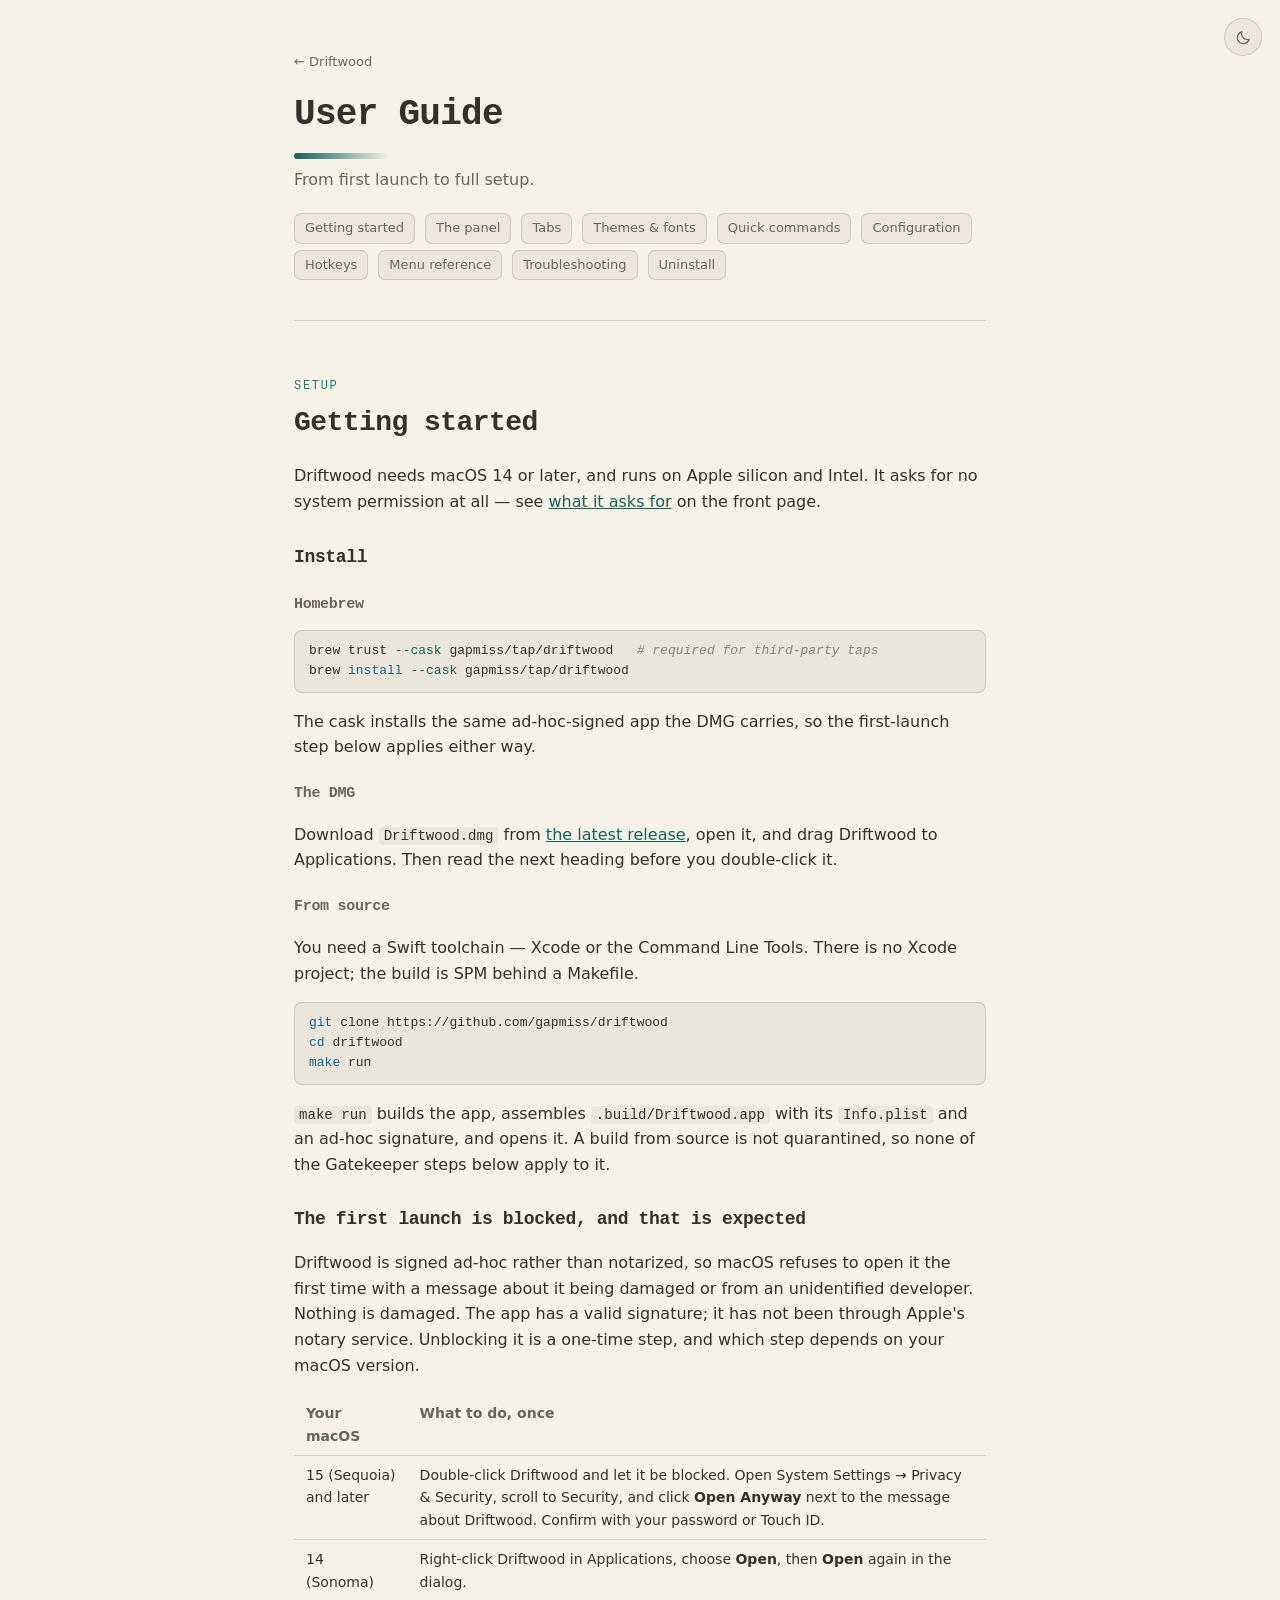
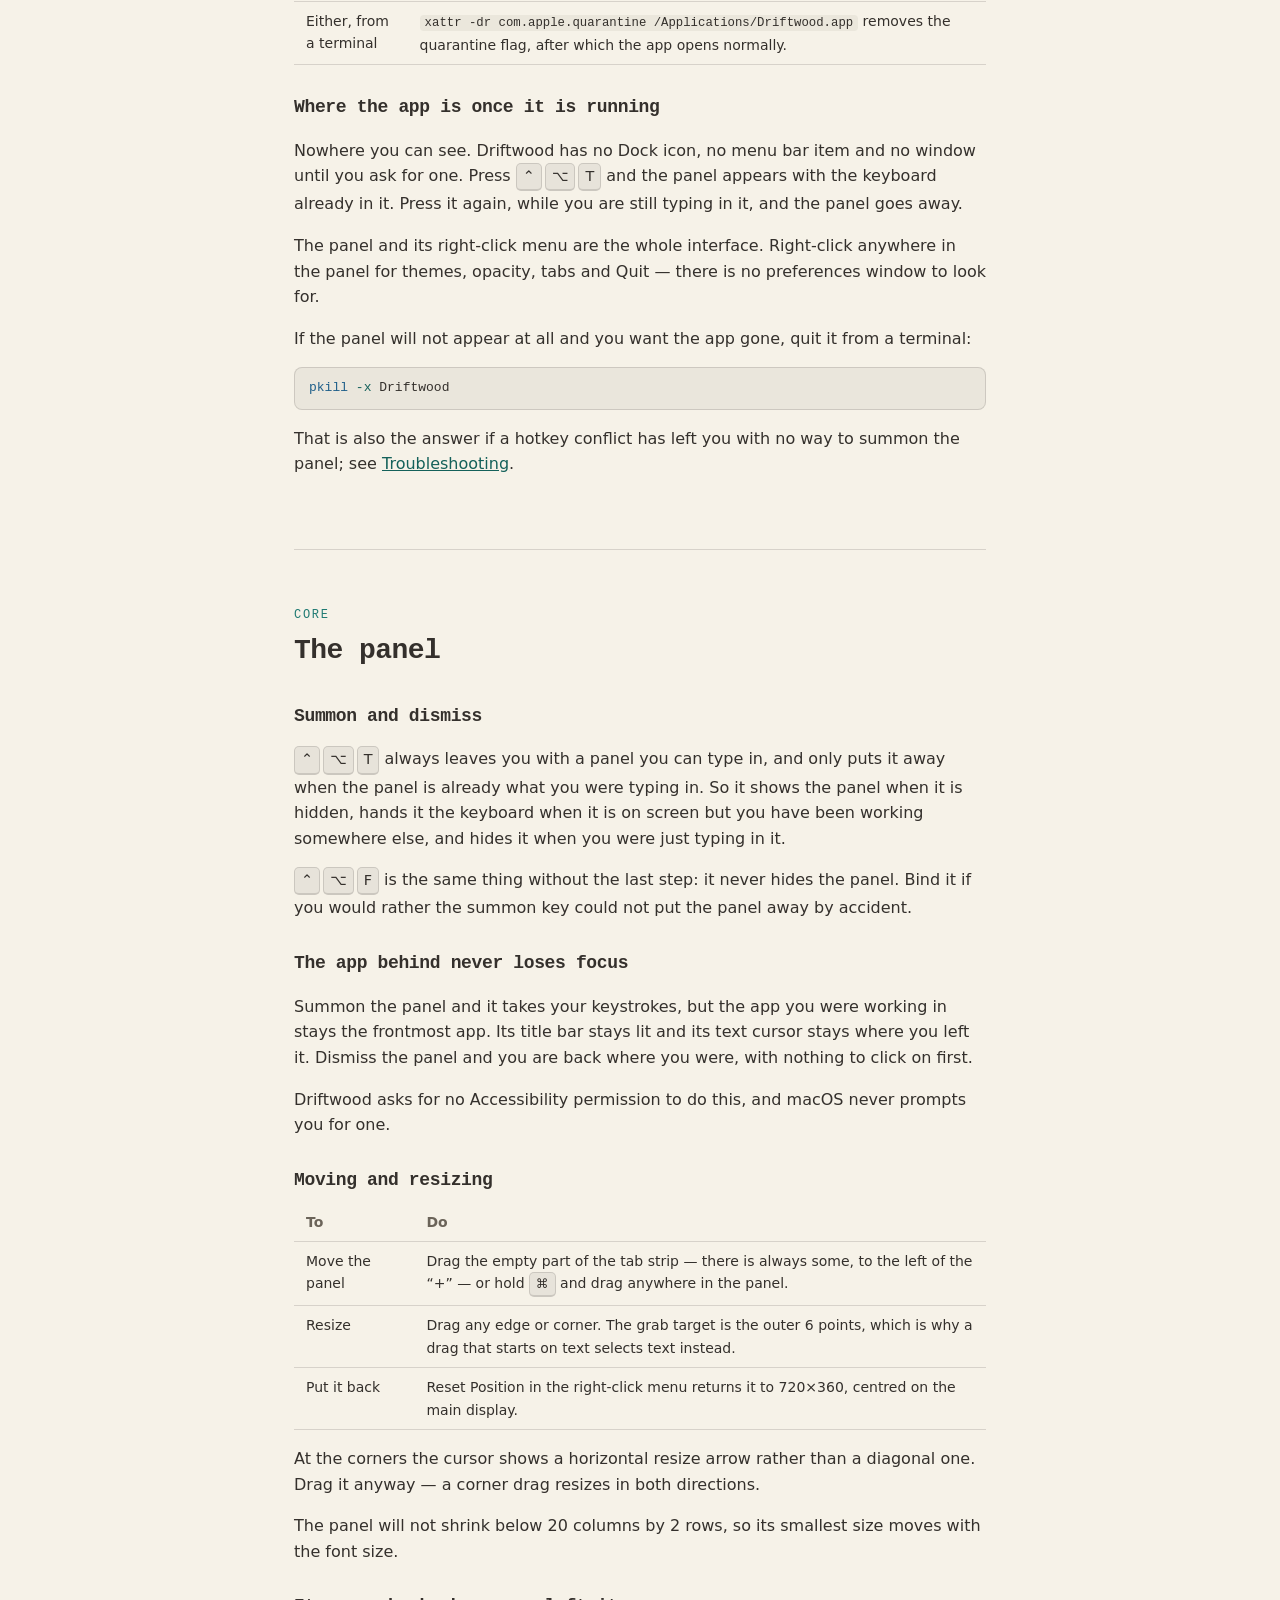
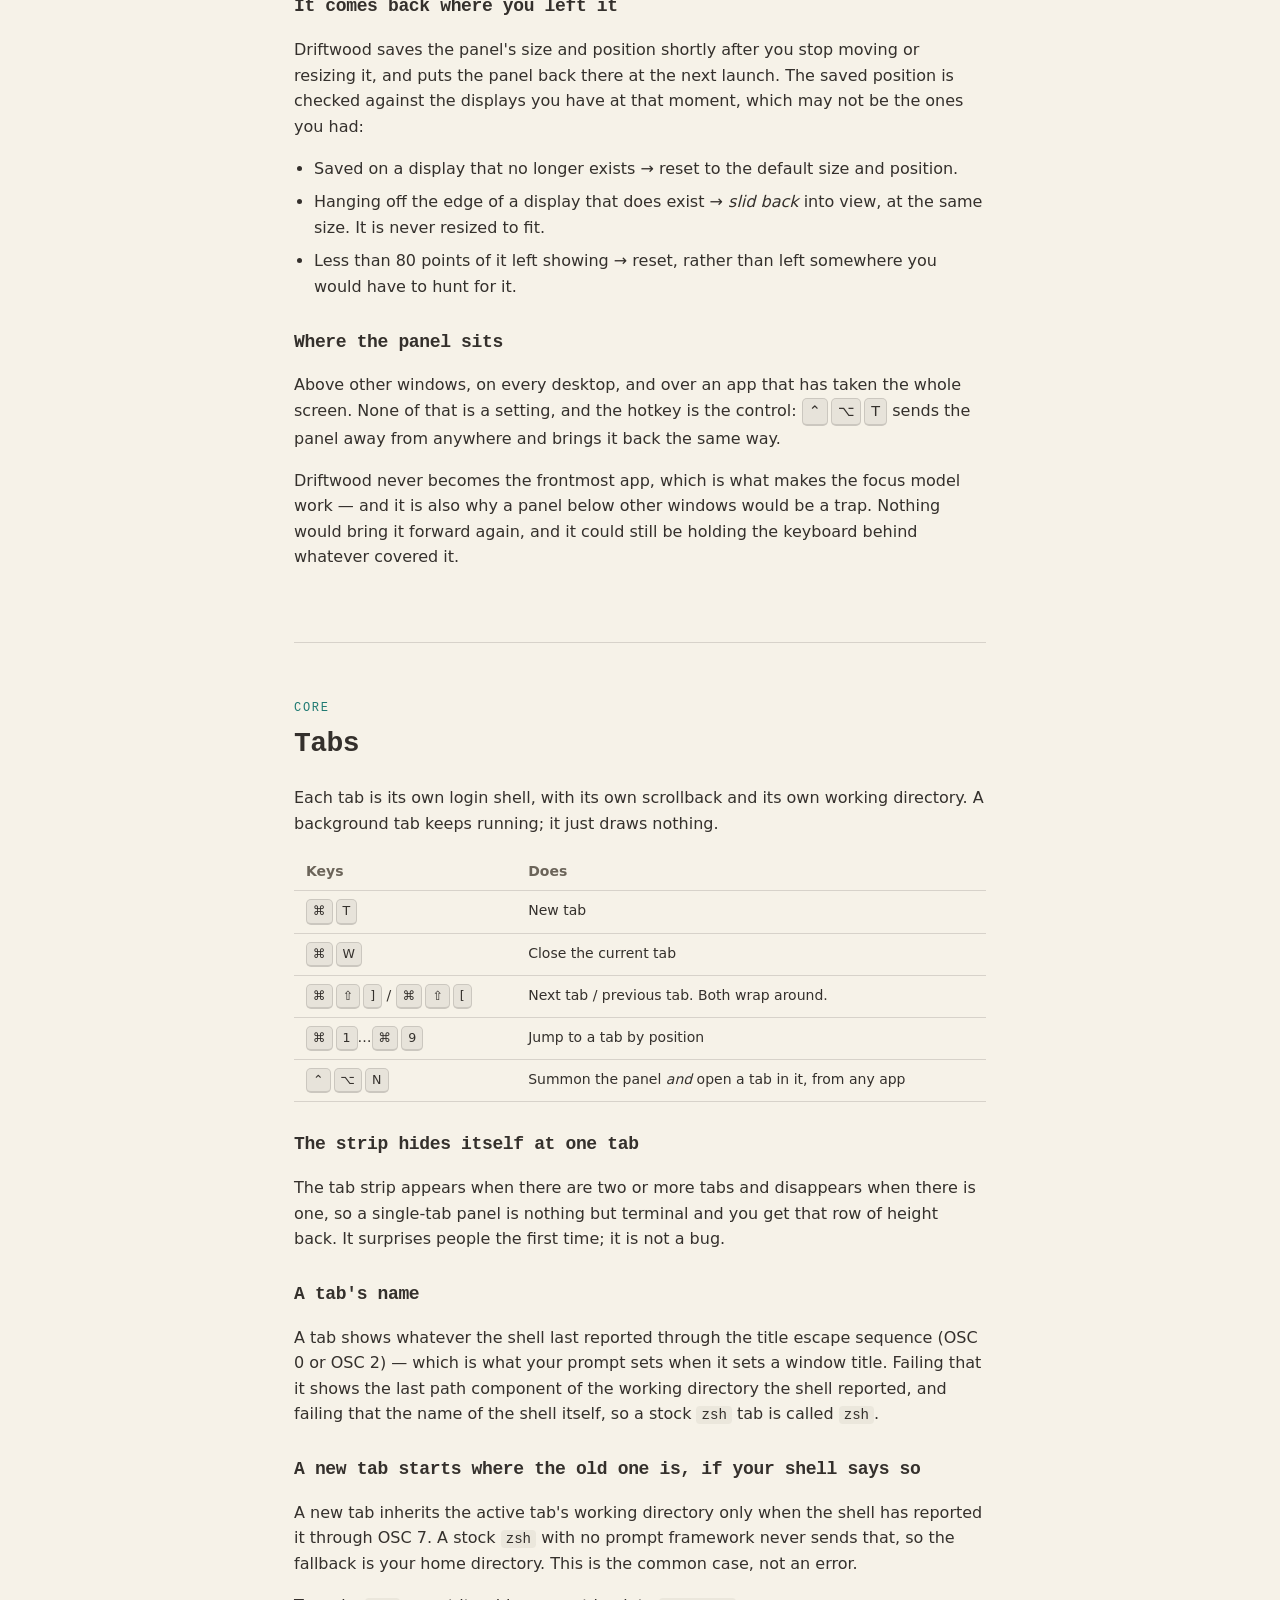
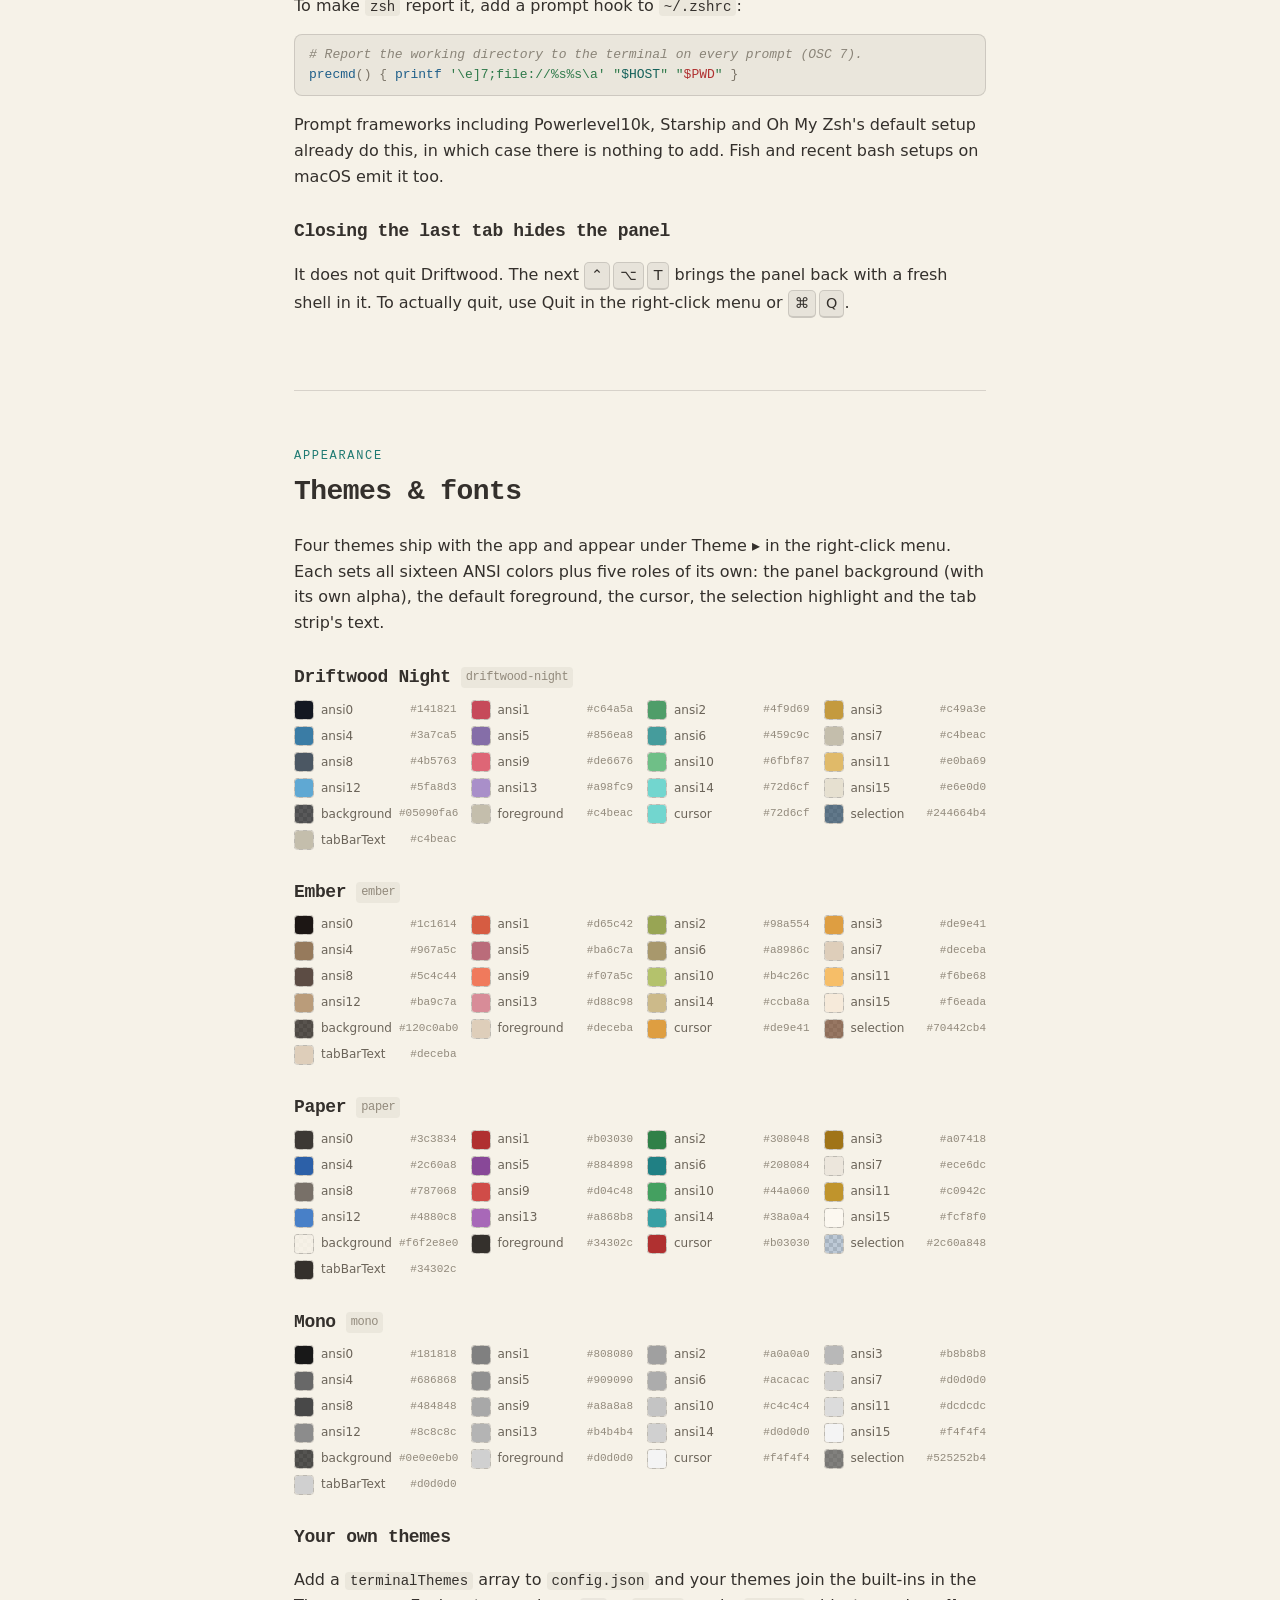
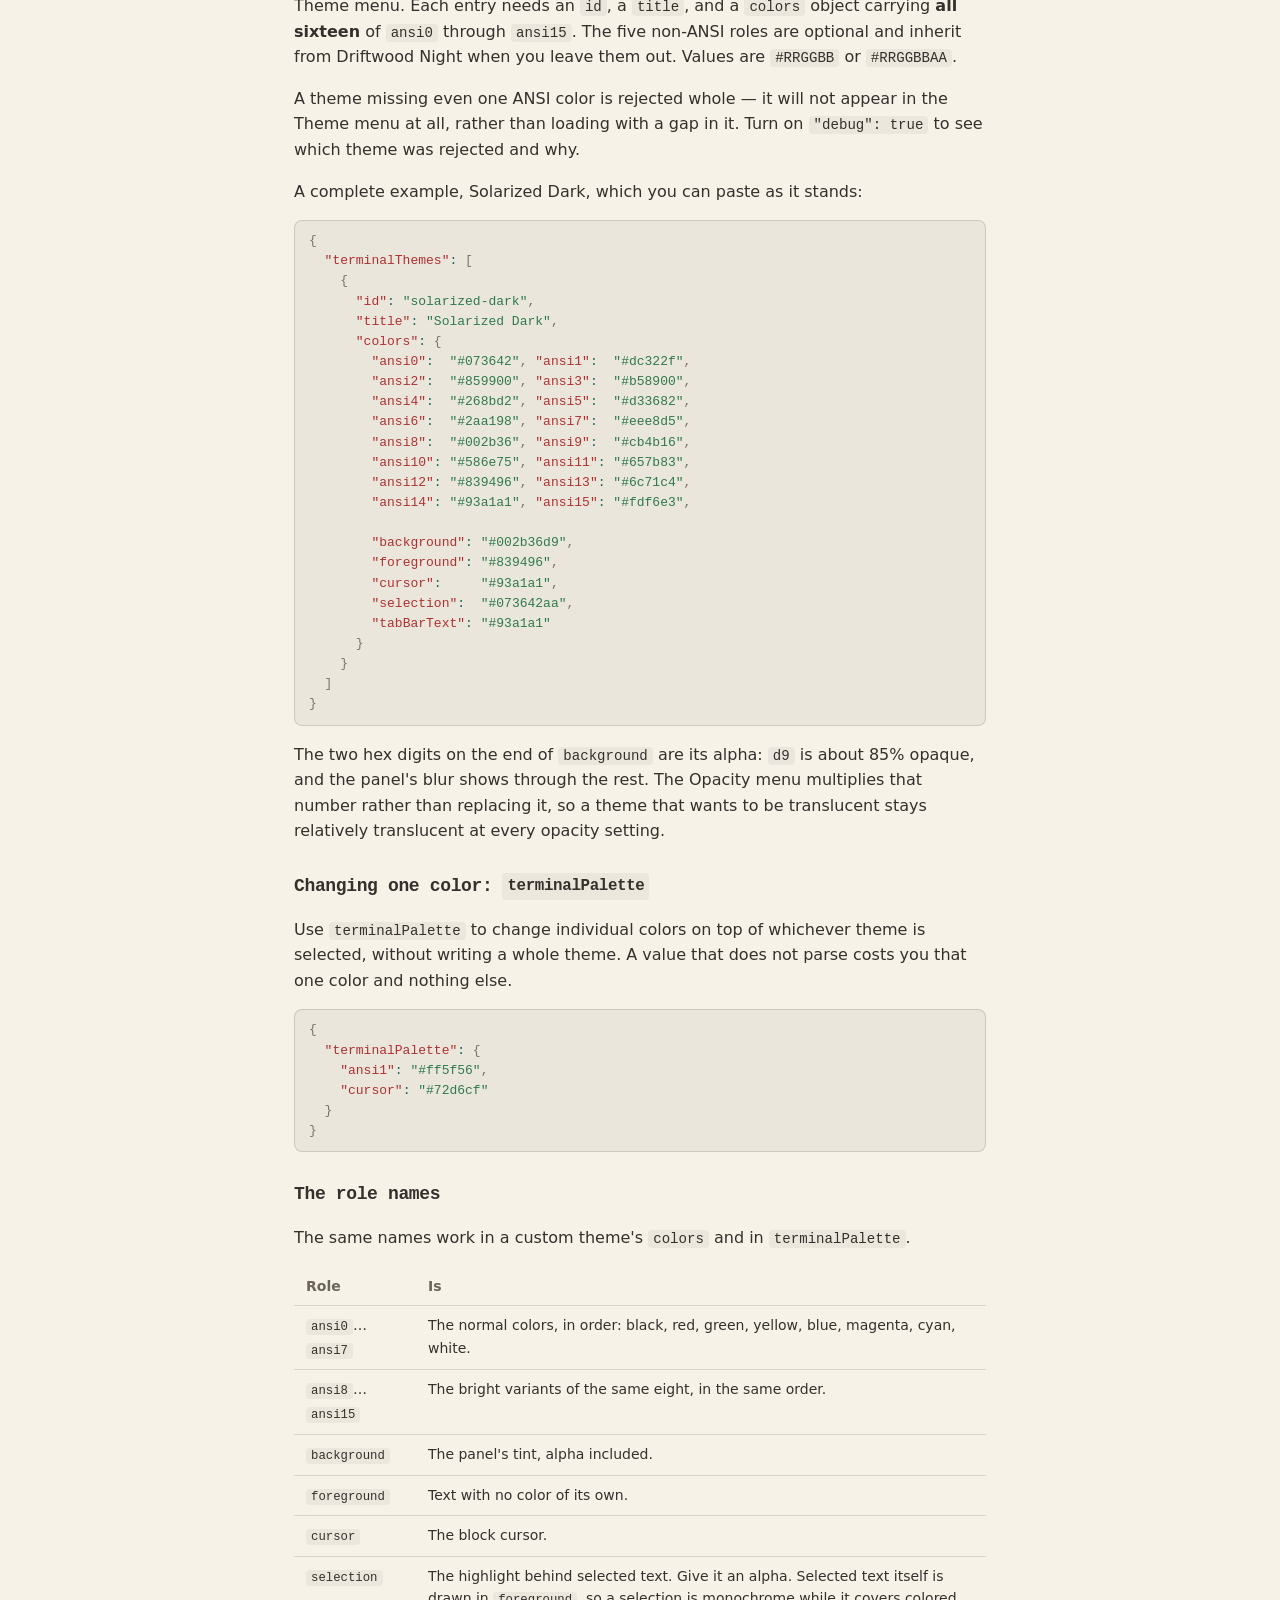
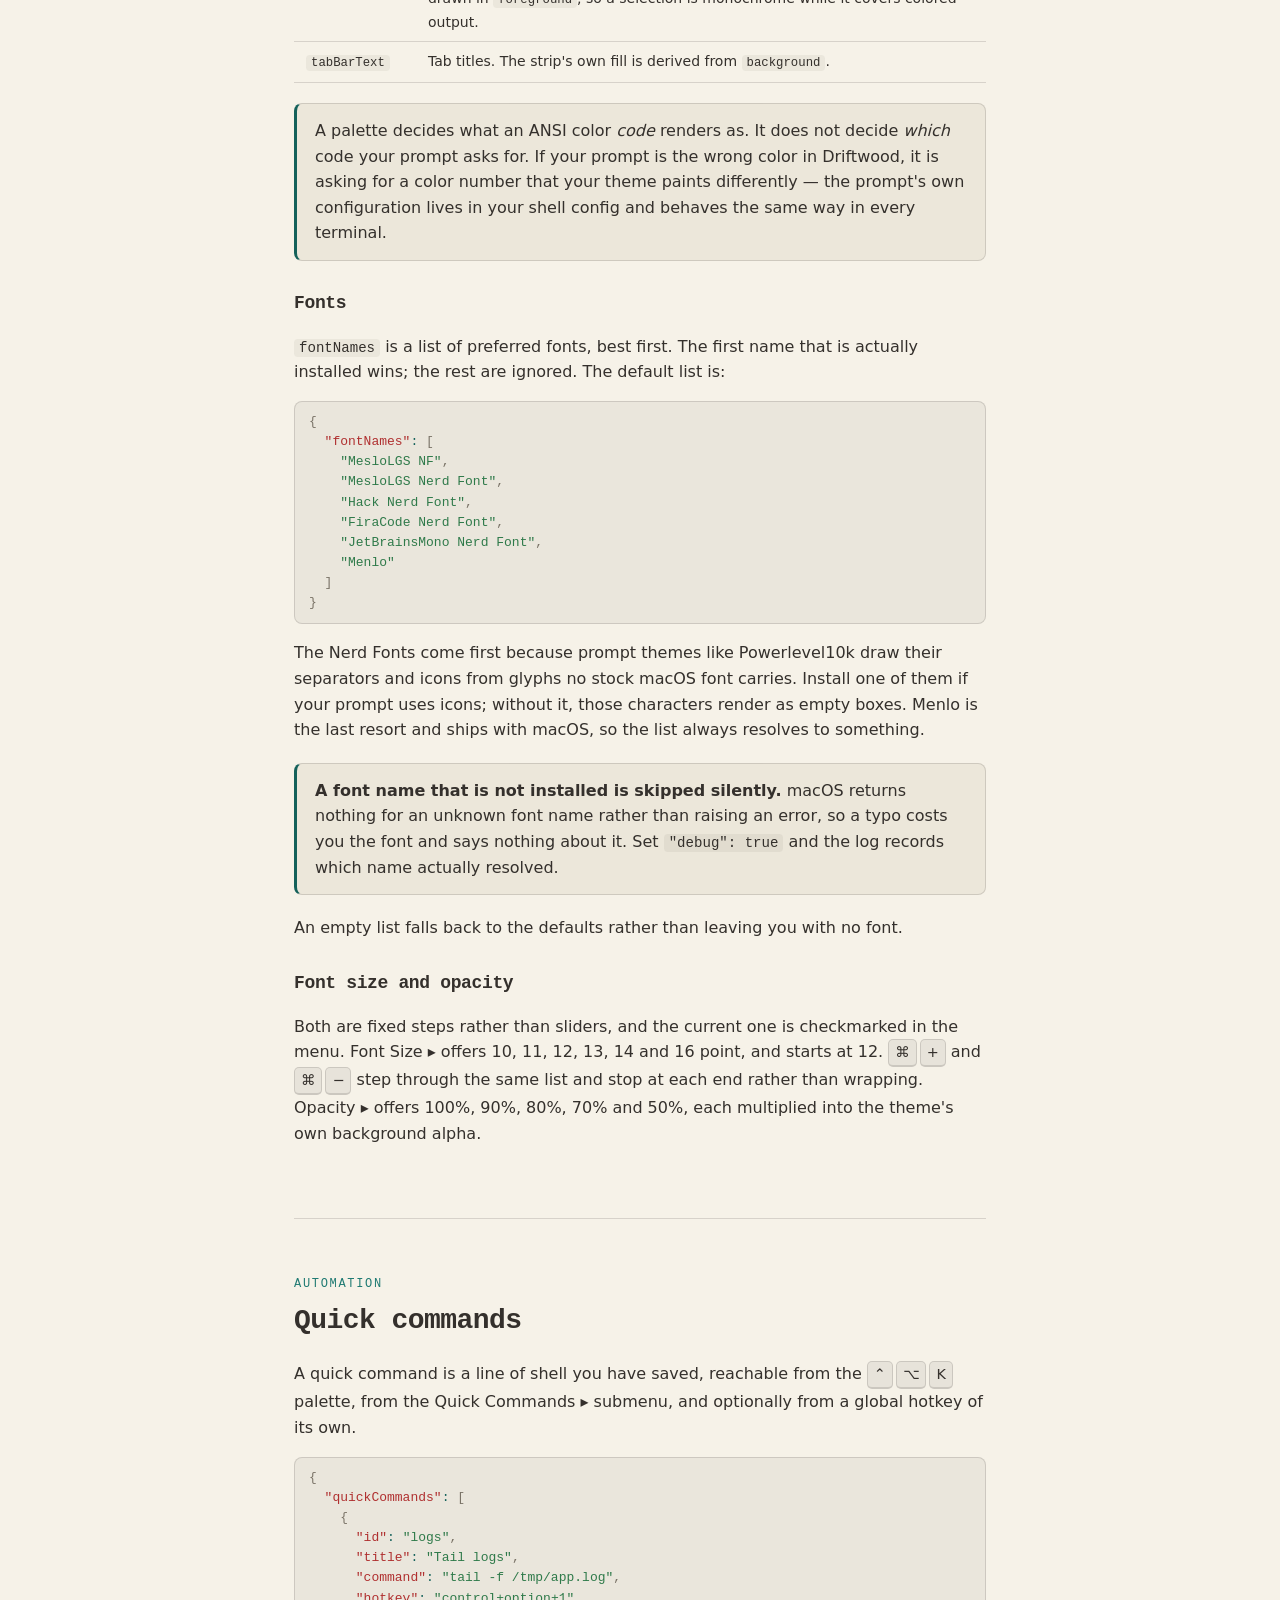
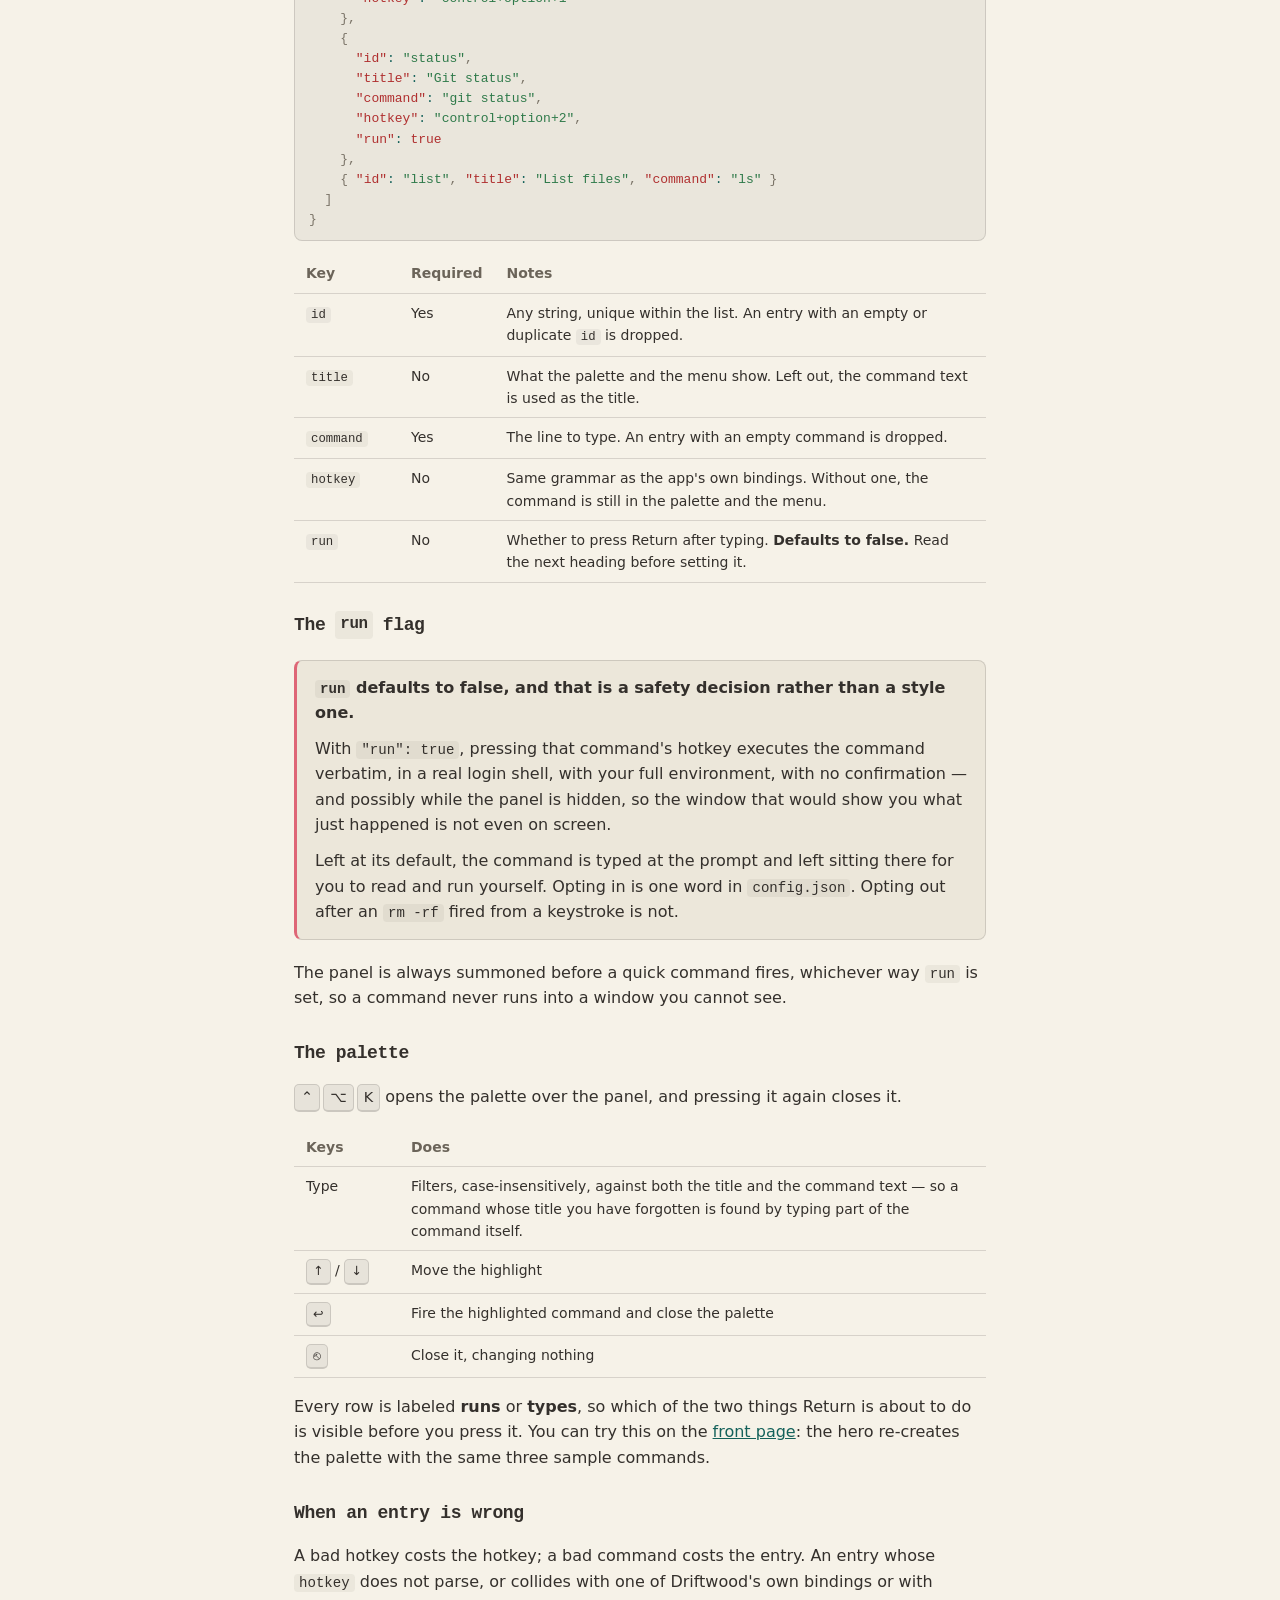
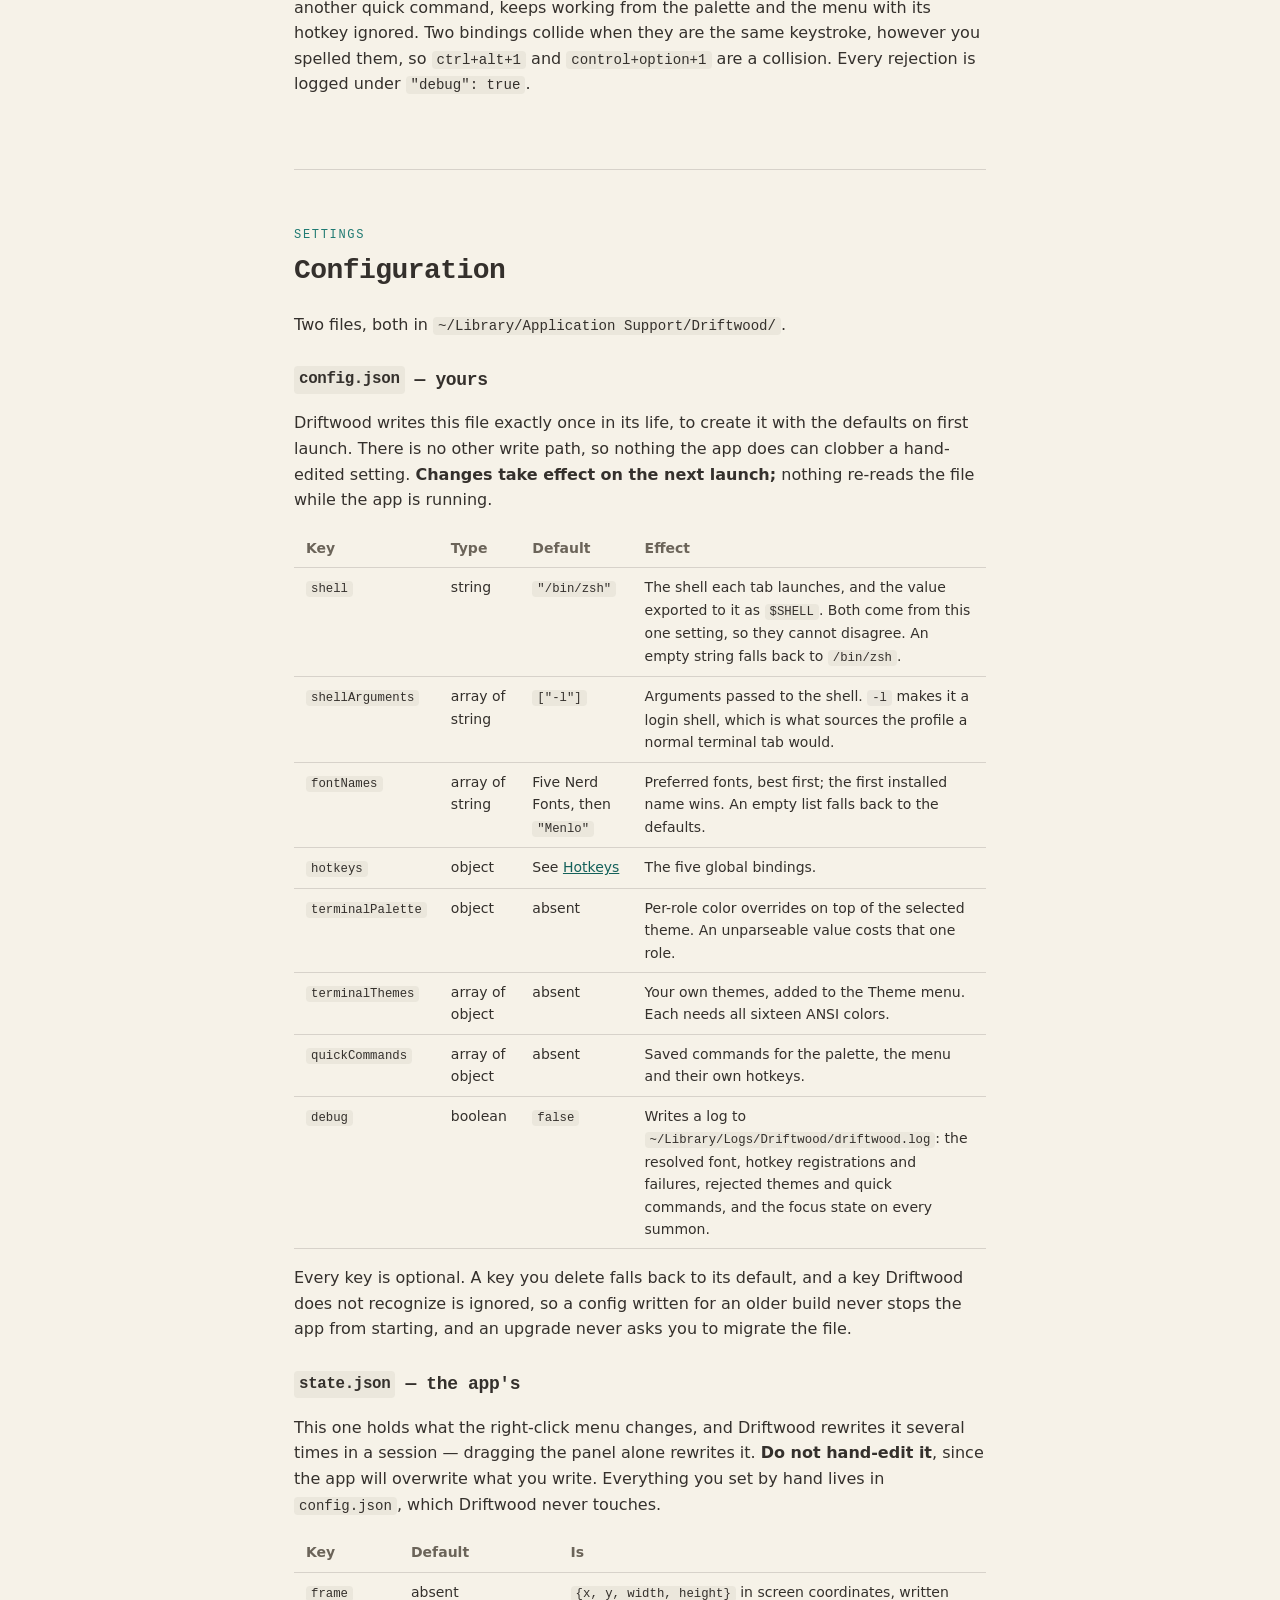
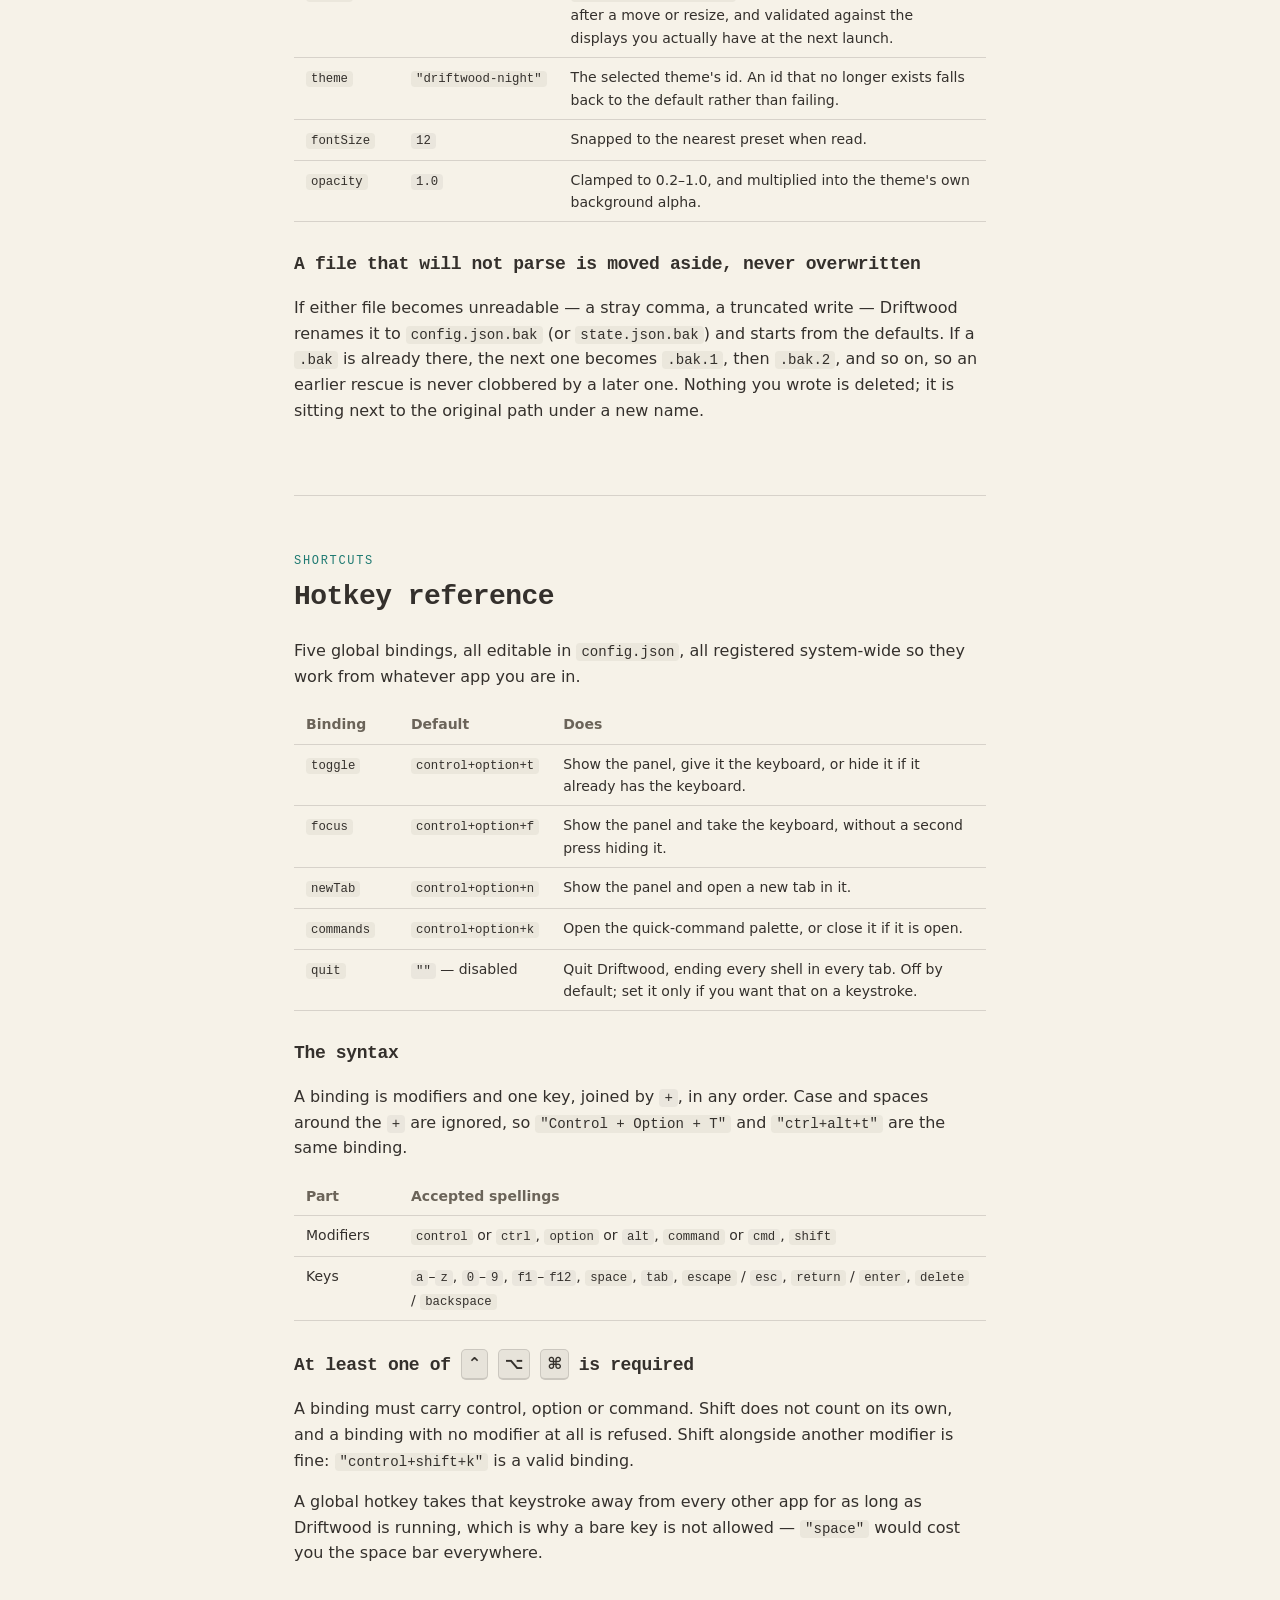
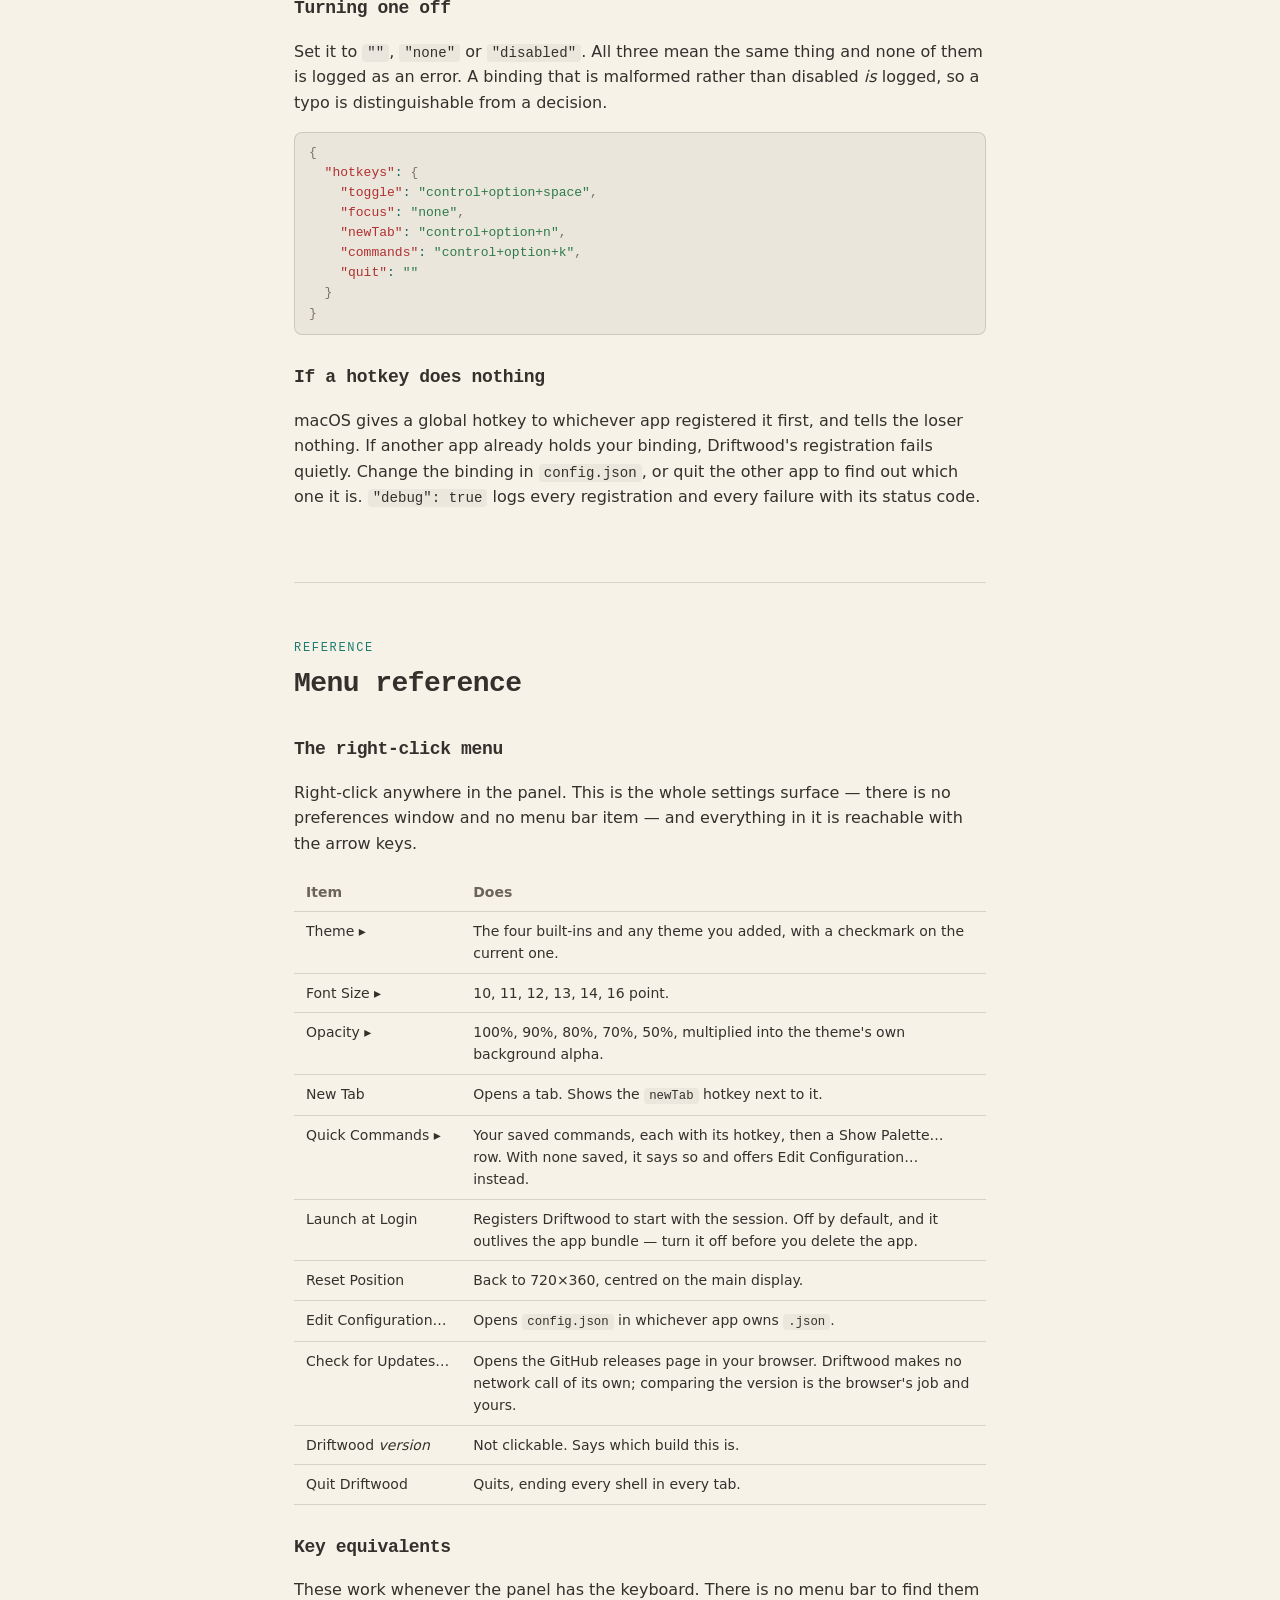
==== commit 7b60dd50: "Keep a drag handle in the tab strip at every tab count The strip is the panel's drag handle, and the" ====
--- a/docs/guide.html
+++ b/docs/guide.html
@@ -161,8 +161,9 @@
         <thead><tr><th>To</th><th>Do</th></tr></thead>
         <tbody>
           <tr><td>Move the panel</td>
-              <td>Drag the empty part of the tab strip, or hold
-                  <span class="keys"><kbd>&#x2318;</kbd></span> and drag anywhere in the panel.</td></tr>
+              <td>Drag the empty part of the tab strip — there is always some, to the left of the
+                  &ldquo;+&rdquo; — or hold <span class="keys"><kbd>&#x2318;</kbd></span> and drag
+                  anywhere in the panel.</td></tr>
           <tr><td>Resize</td>
               <td>Drag any edge or corner. The grab target is the outer 6 points, which is why a drag
                   that starts on text selects text instead.</td></tr>
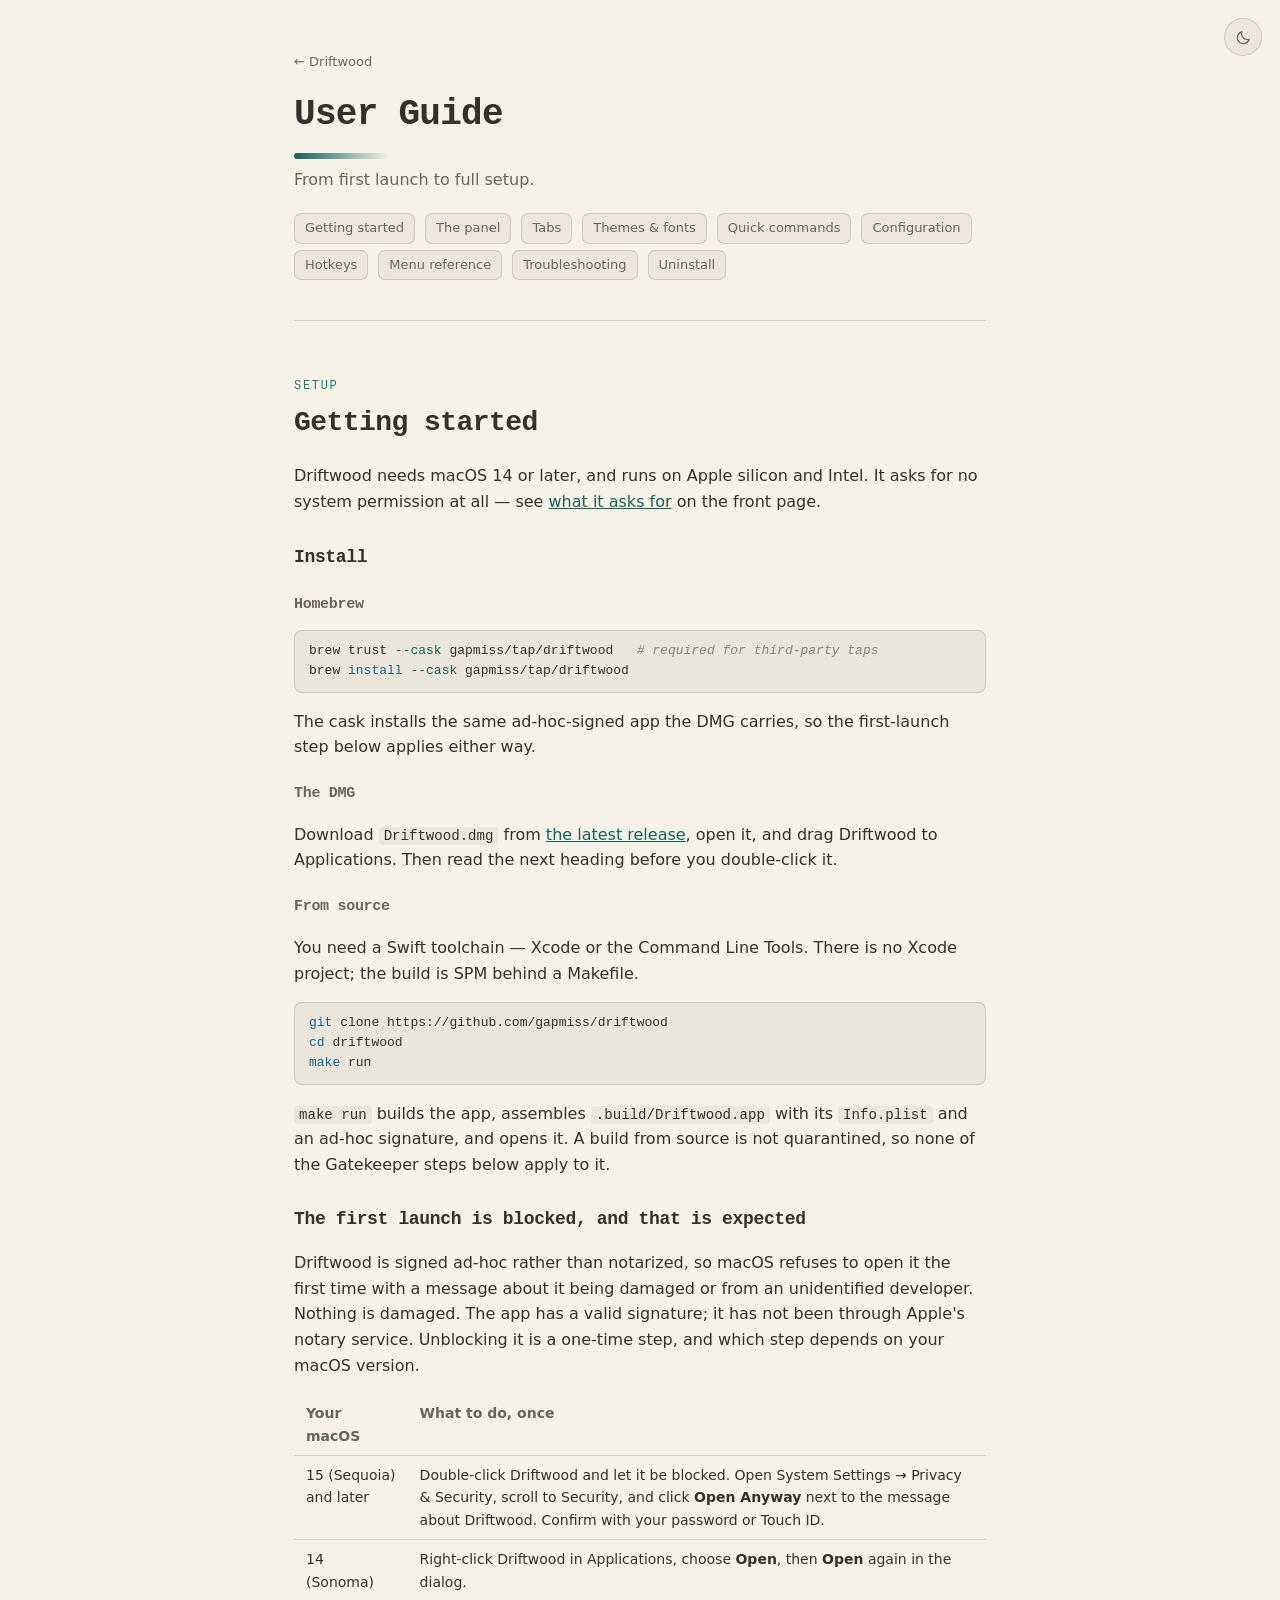
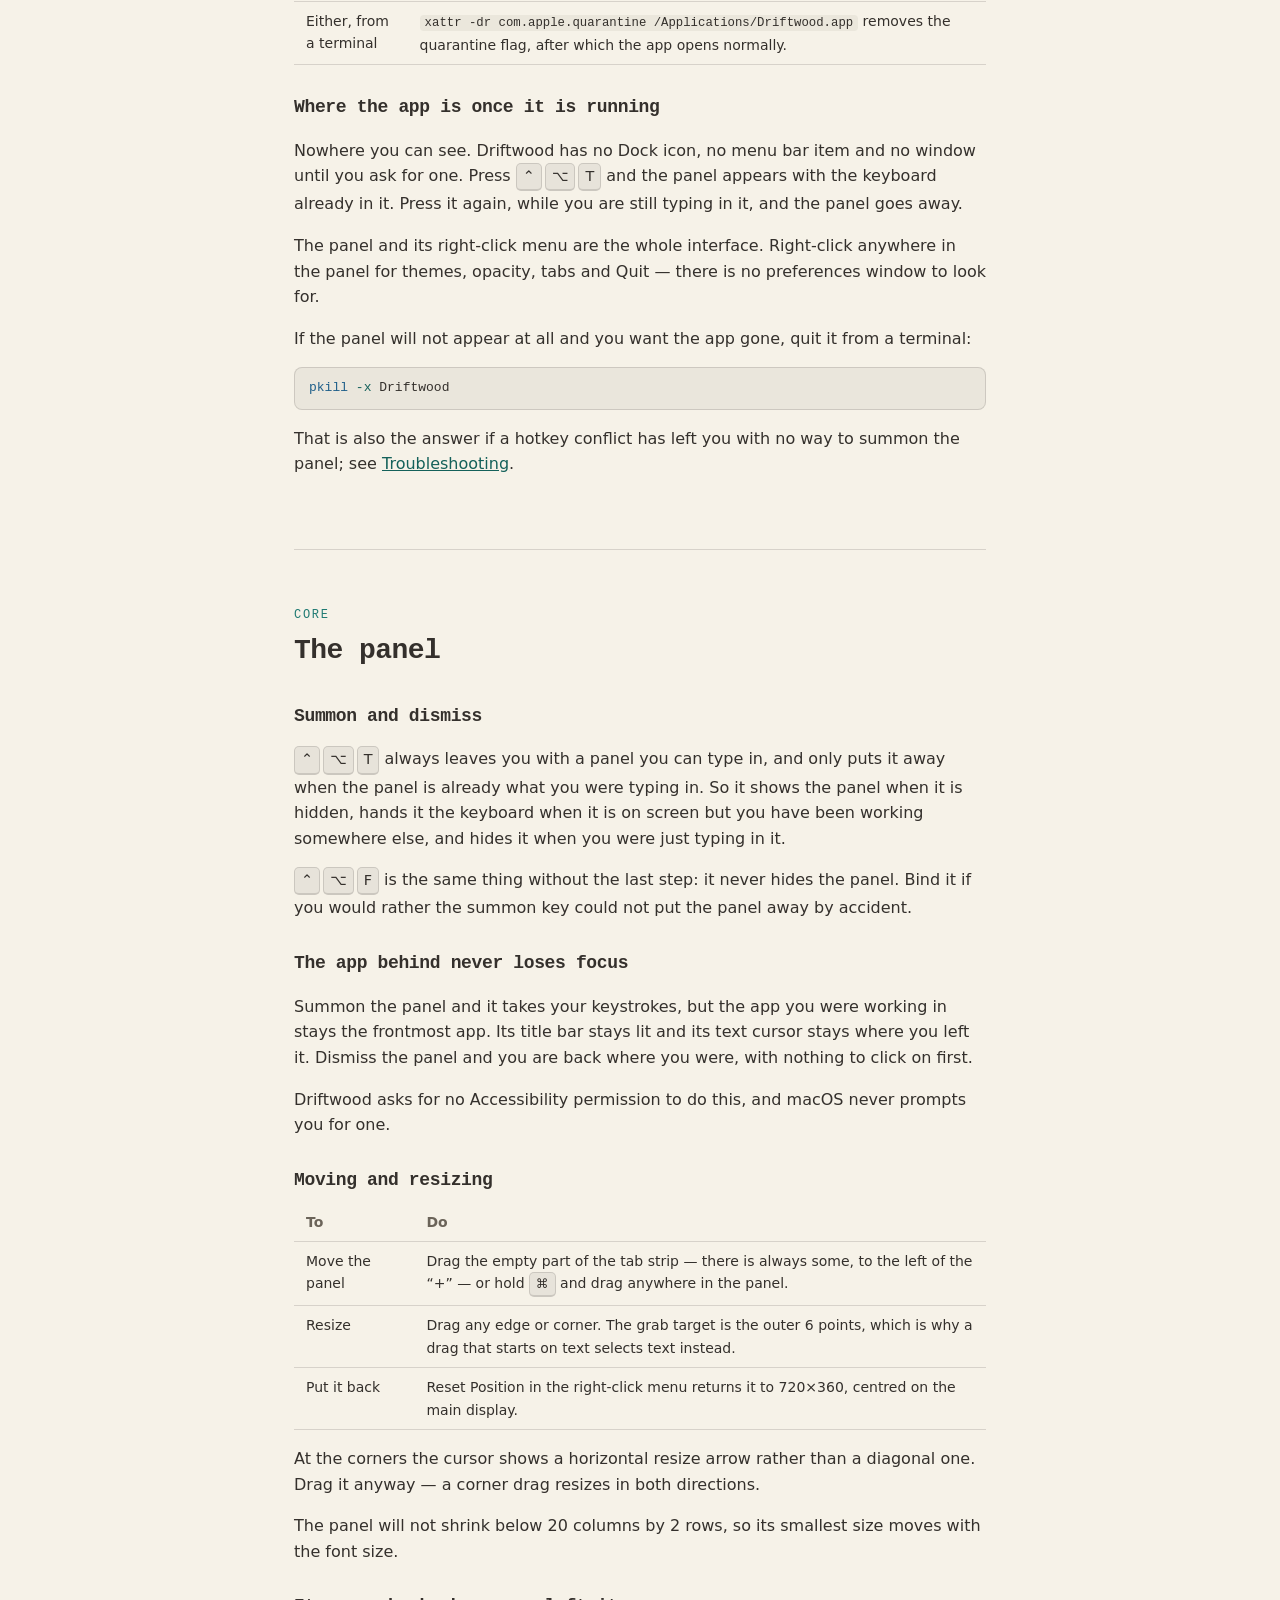
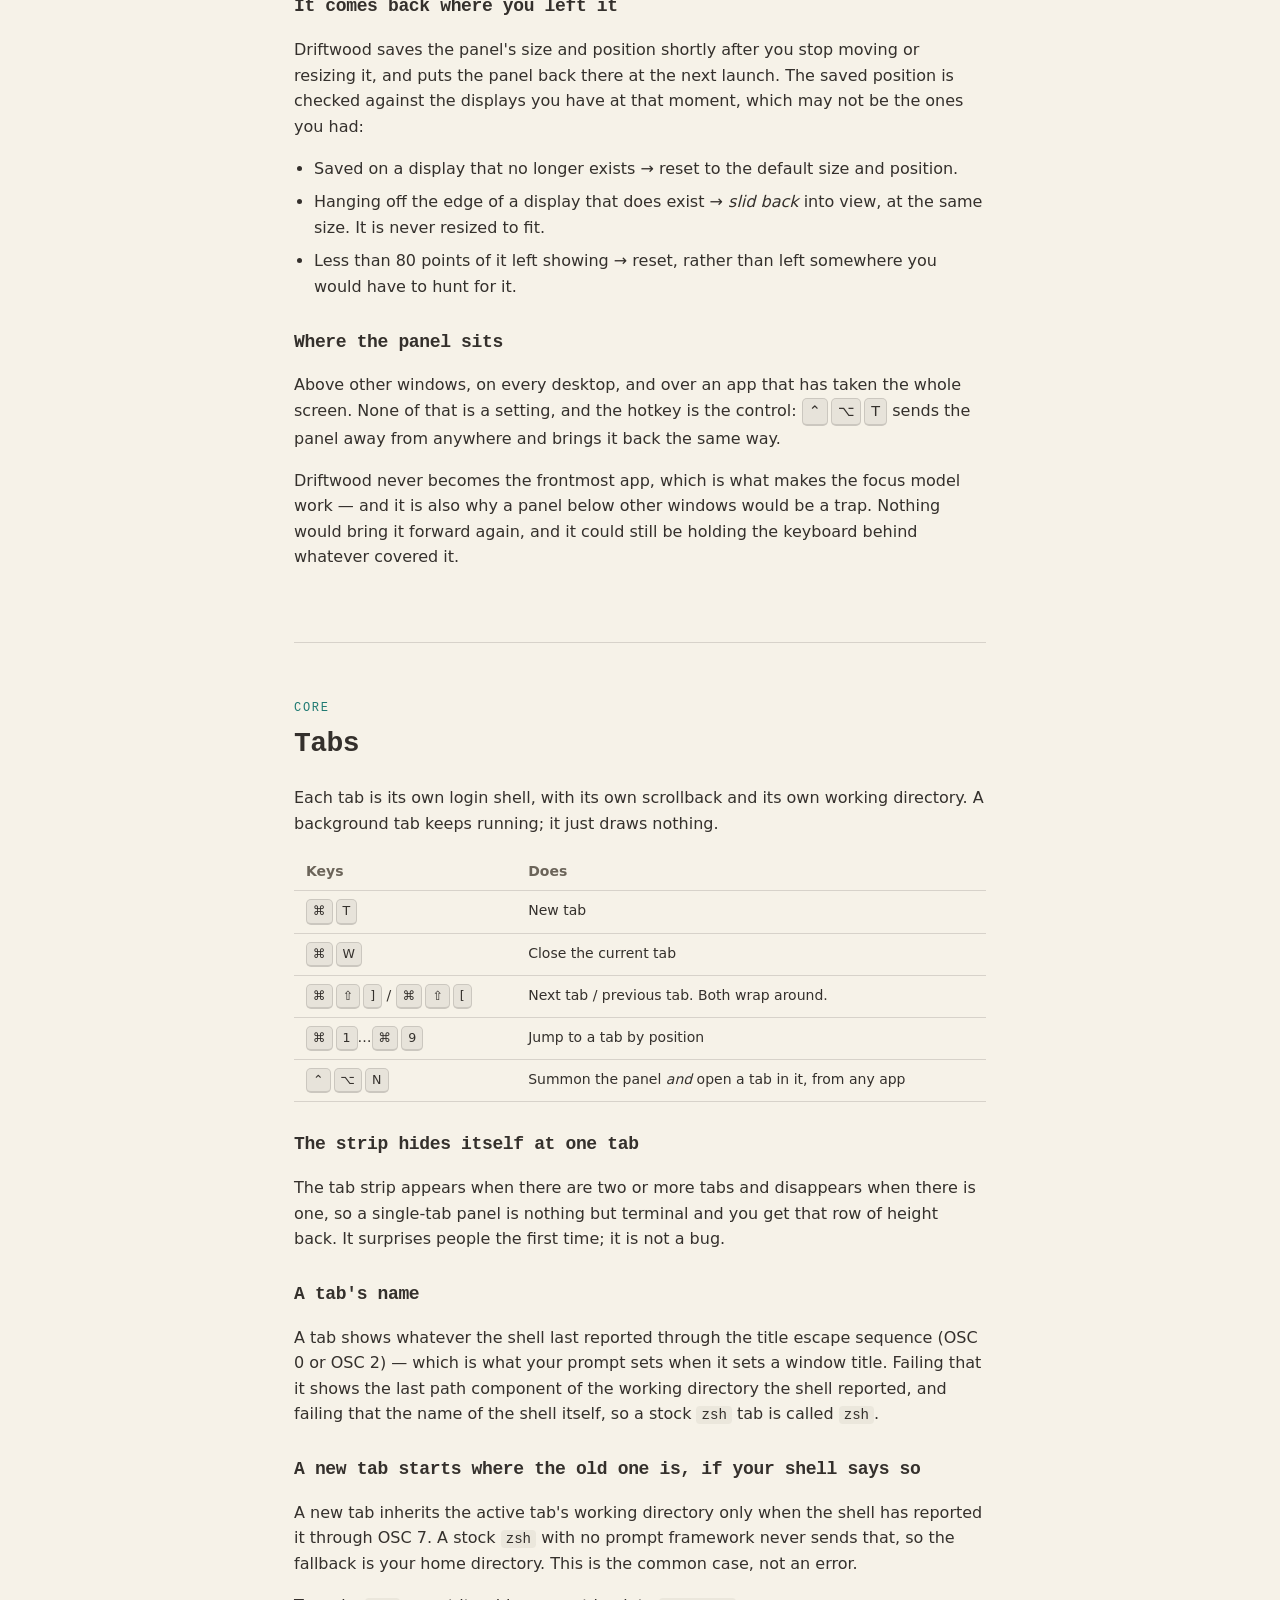
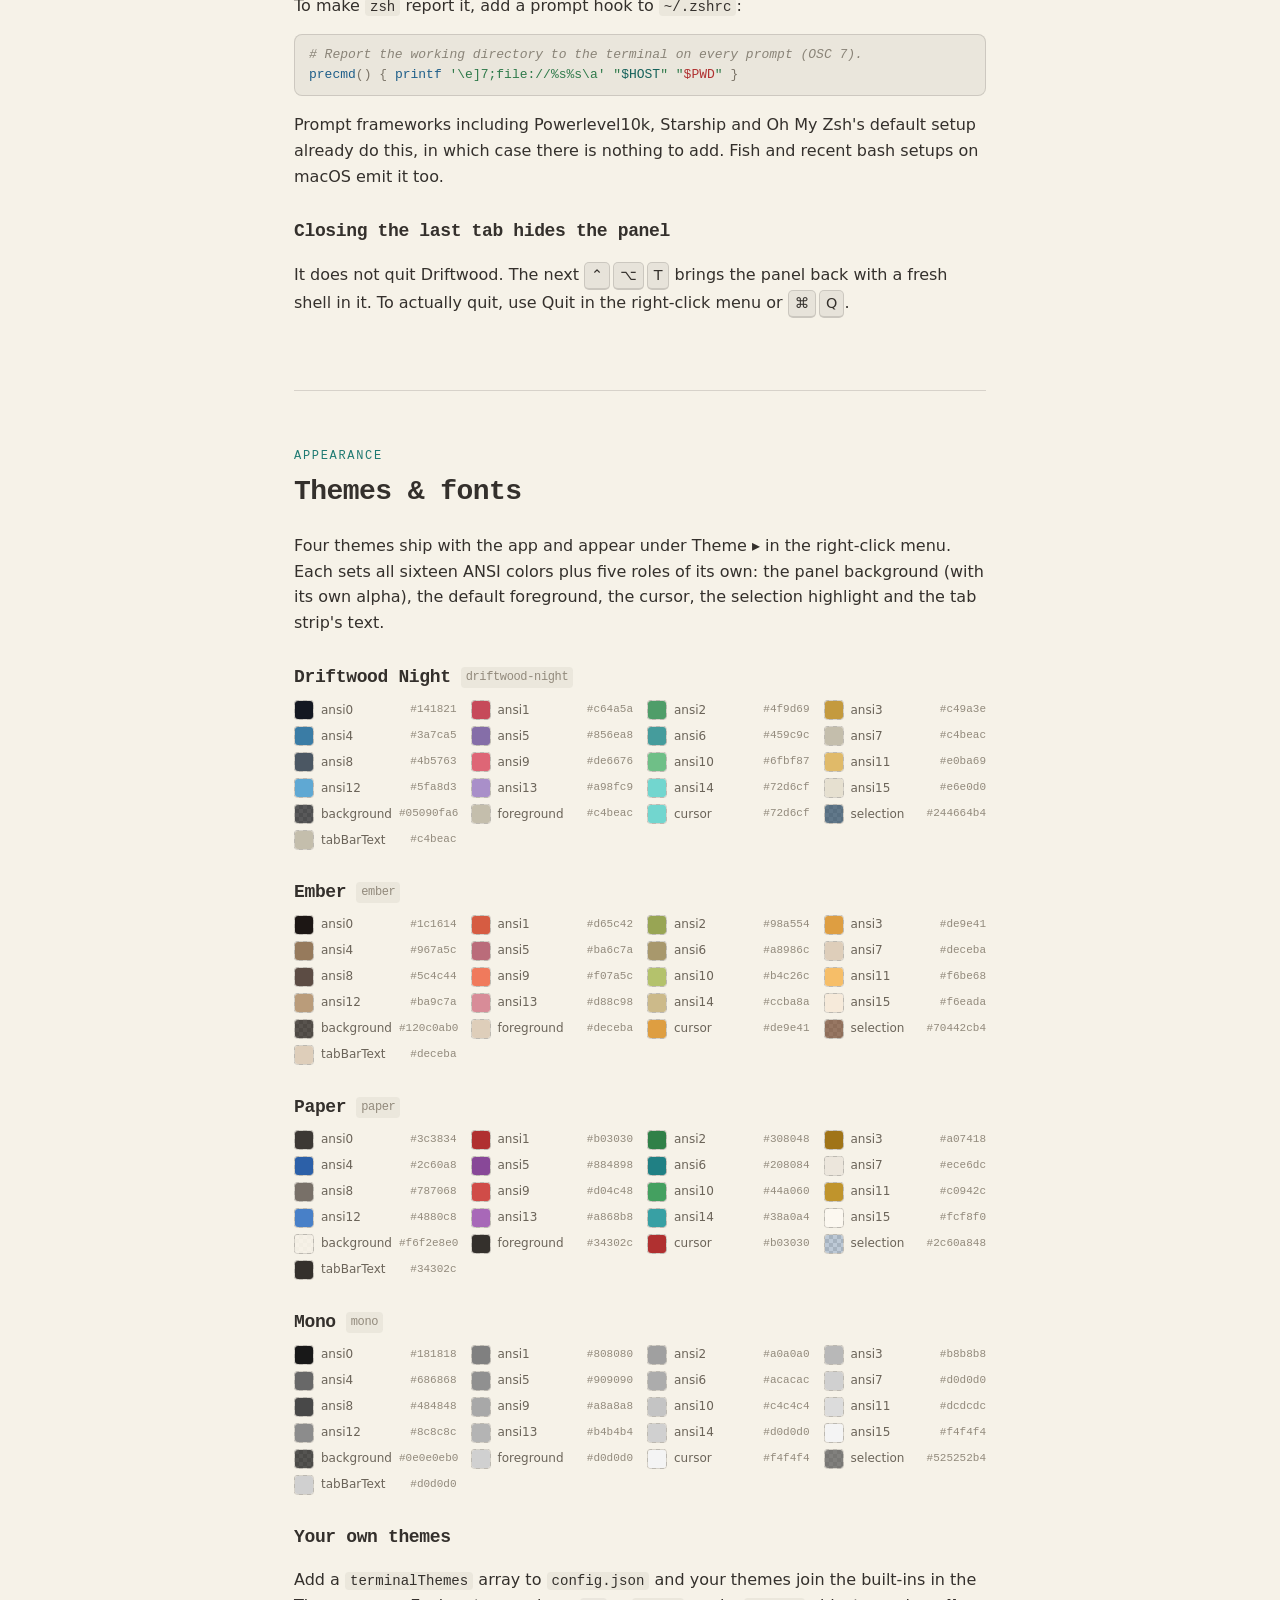
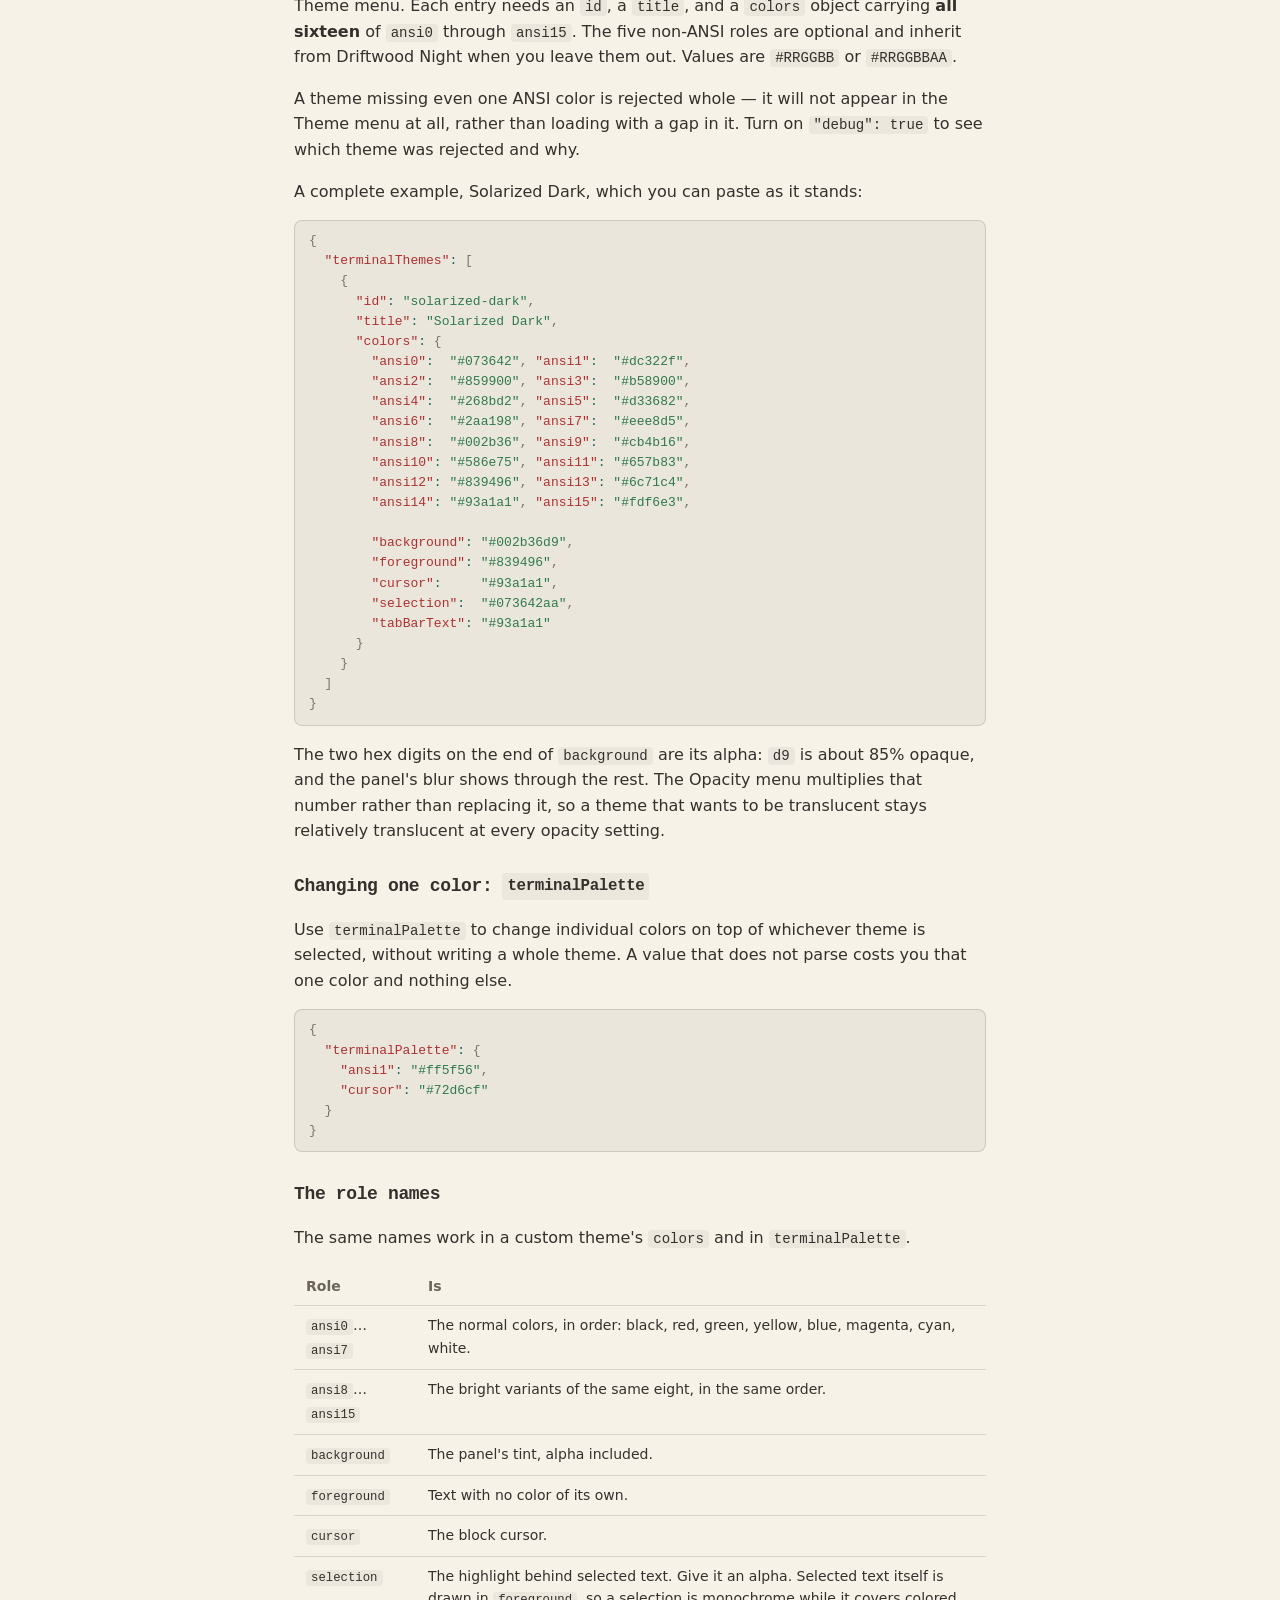
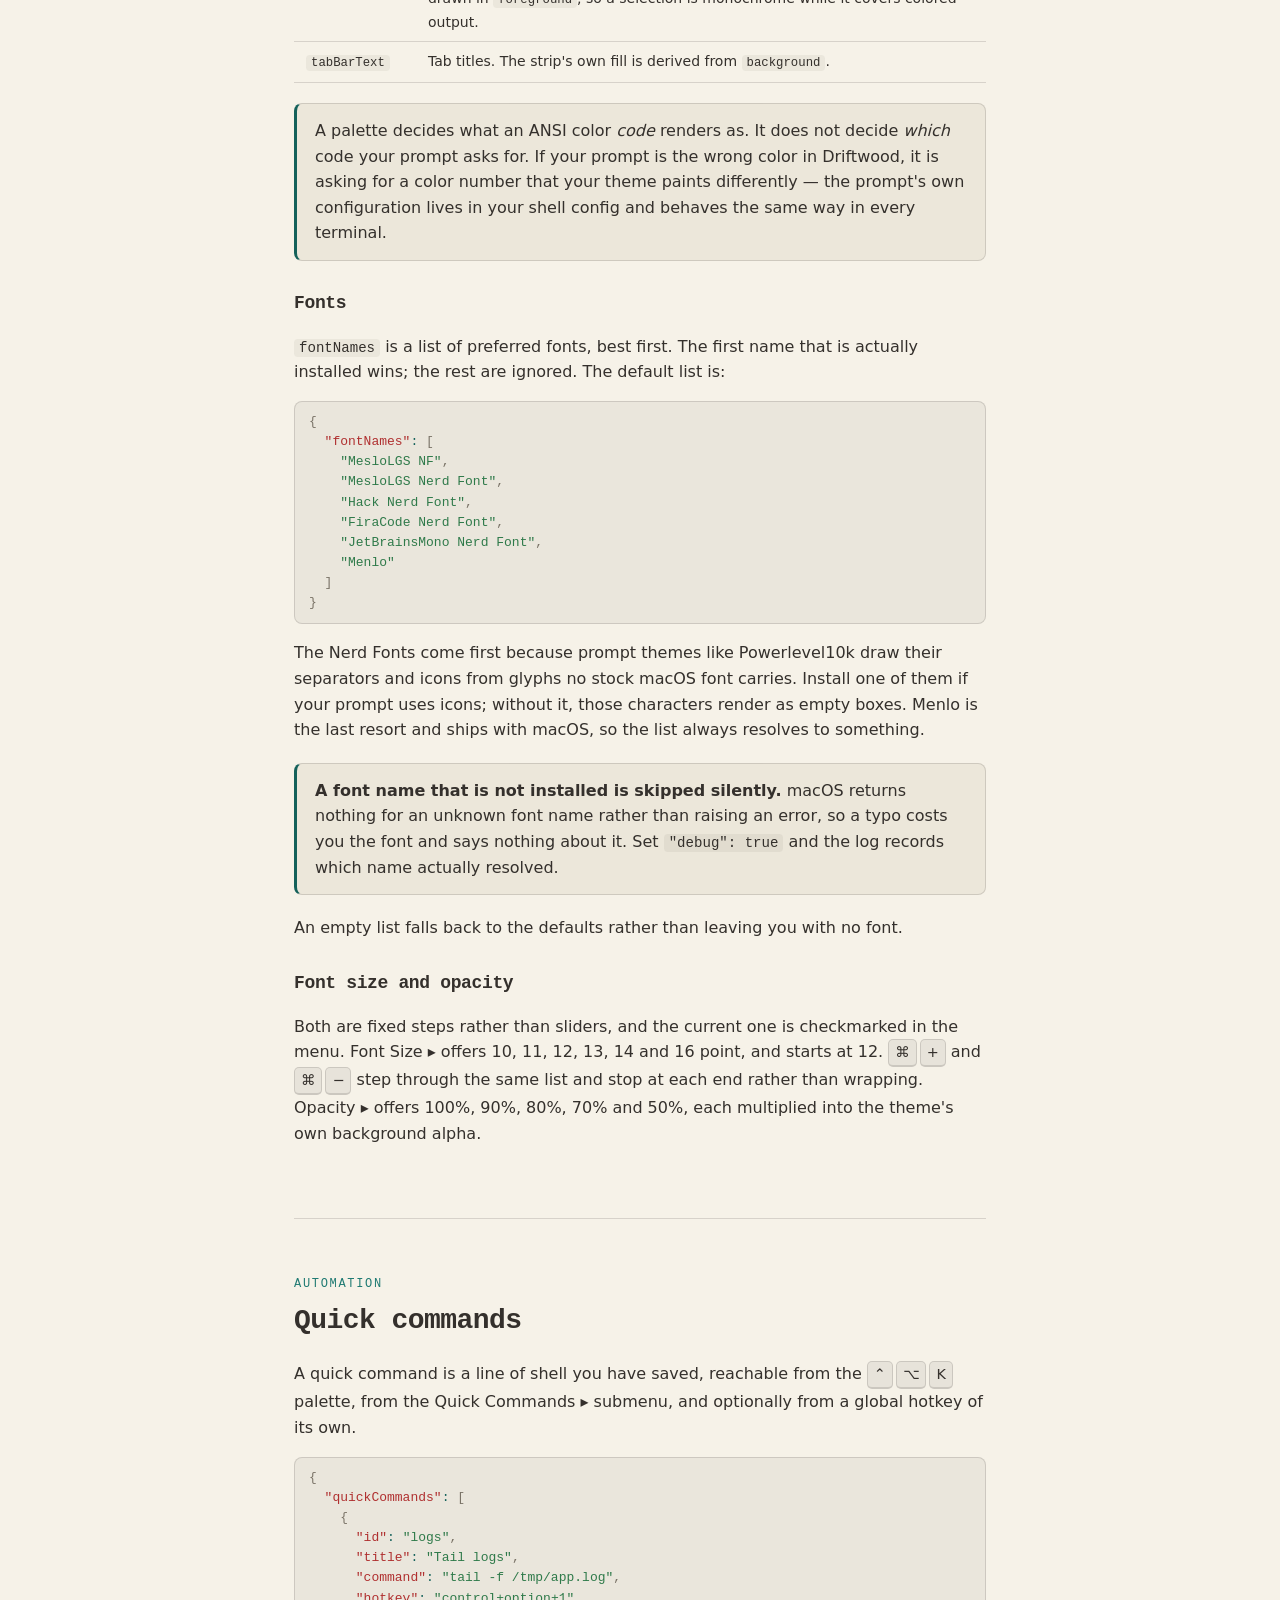
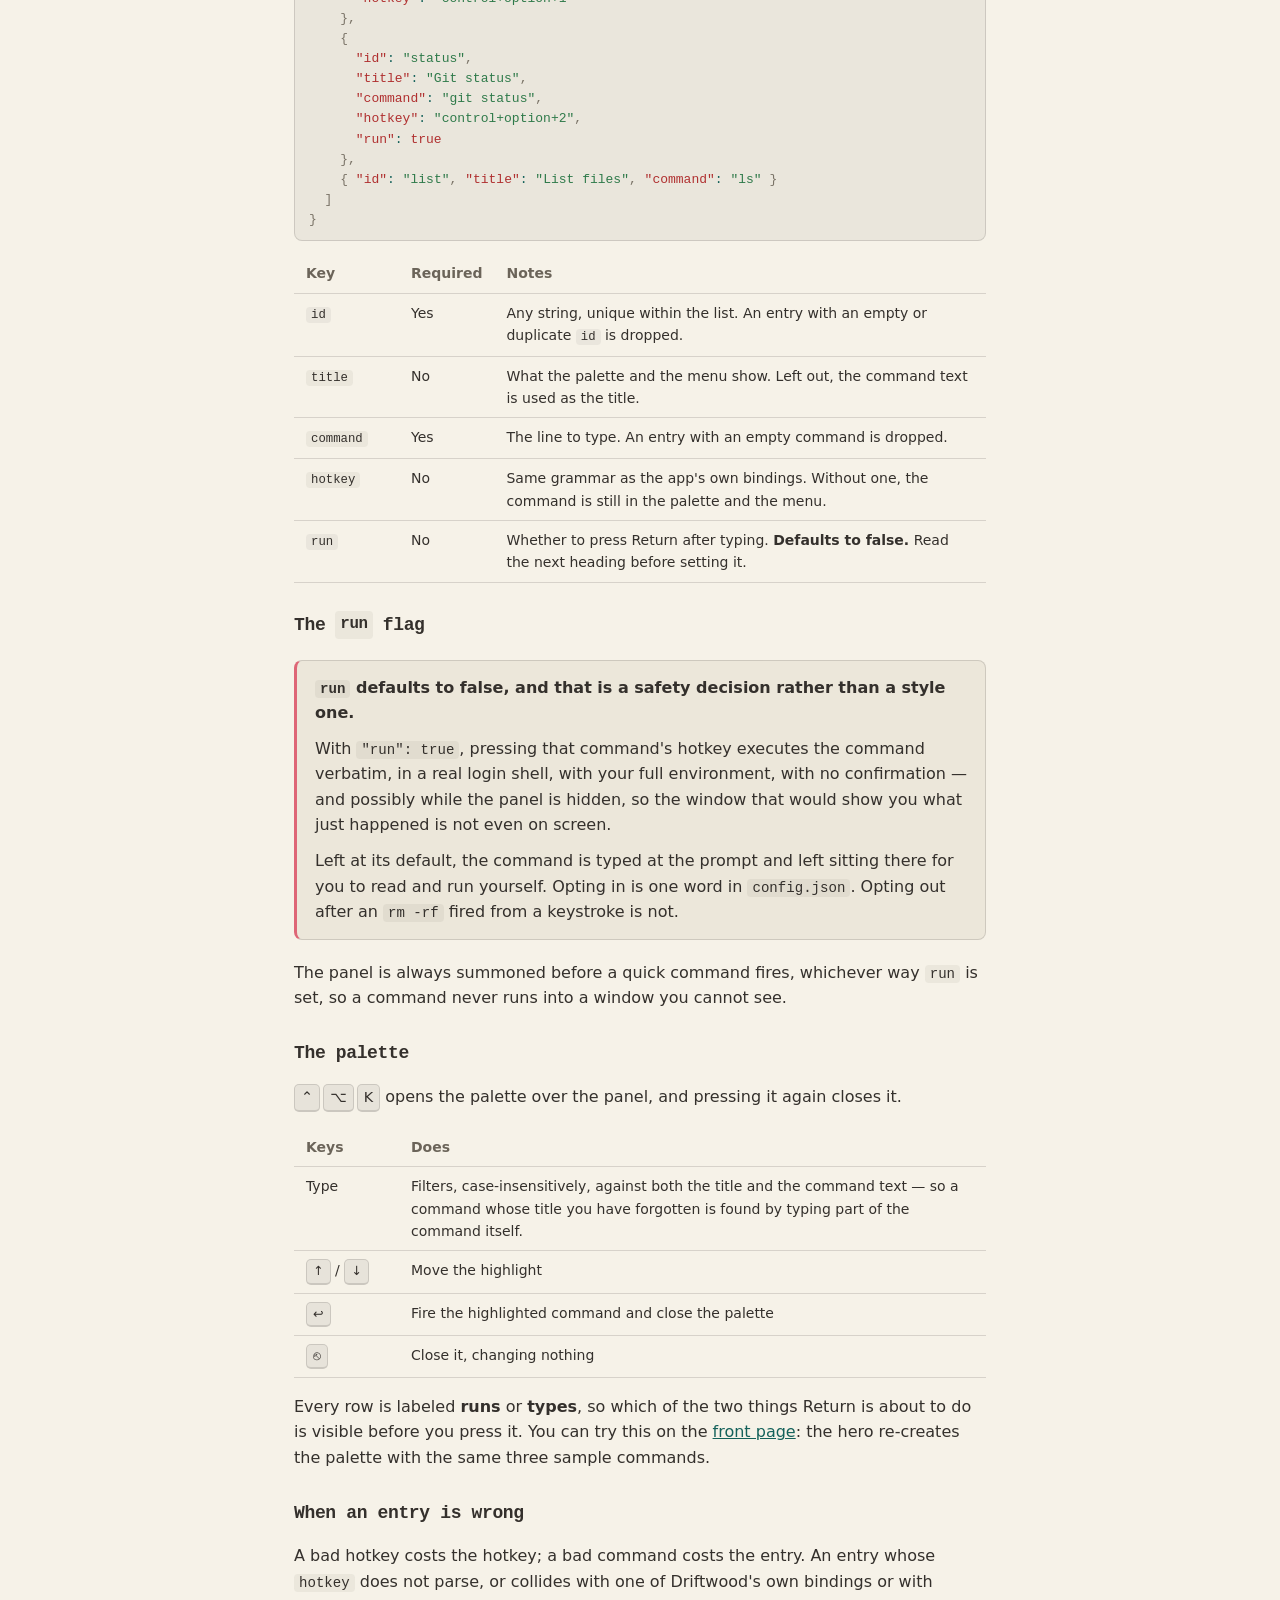
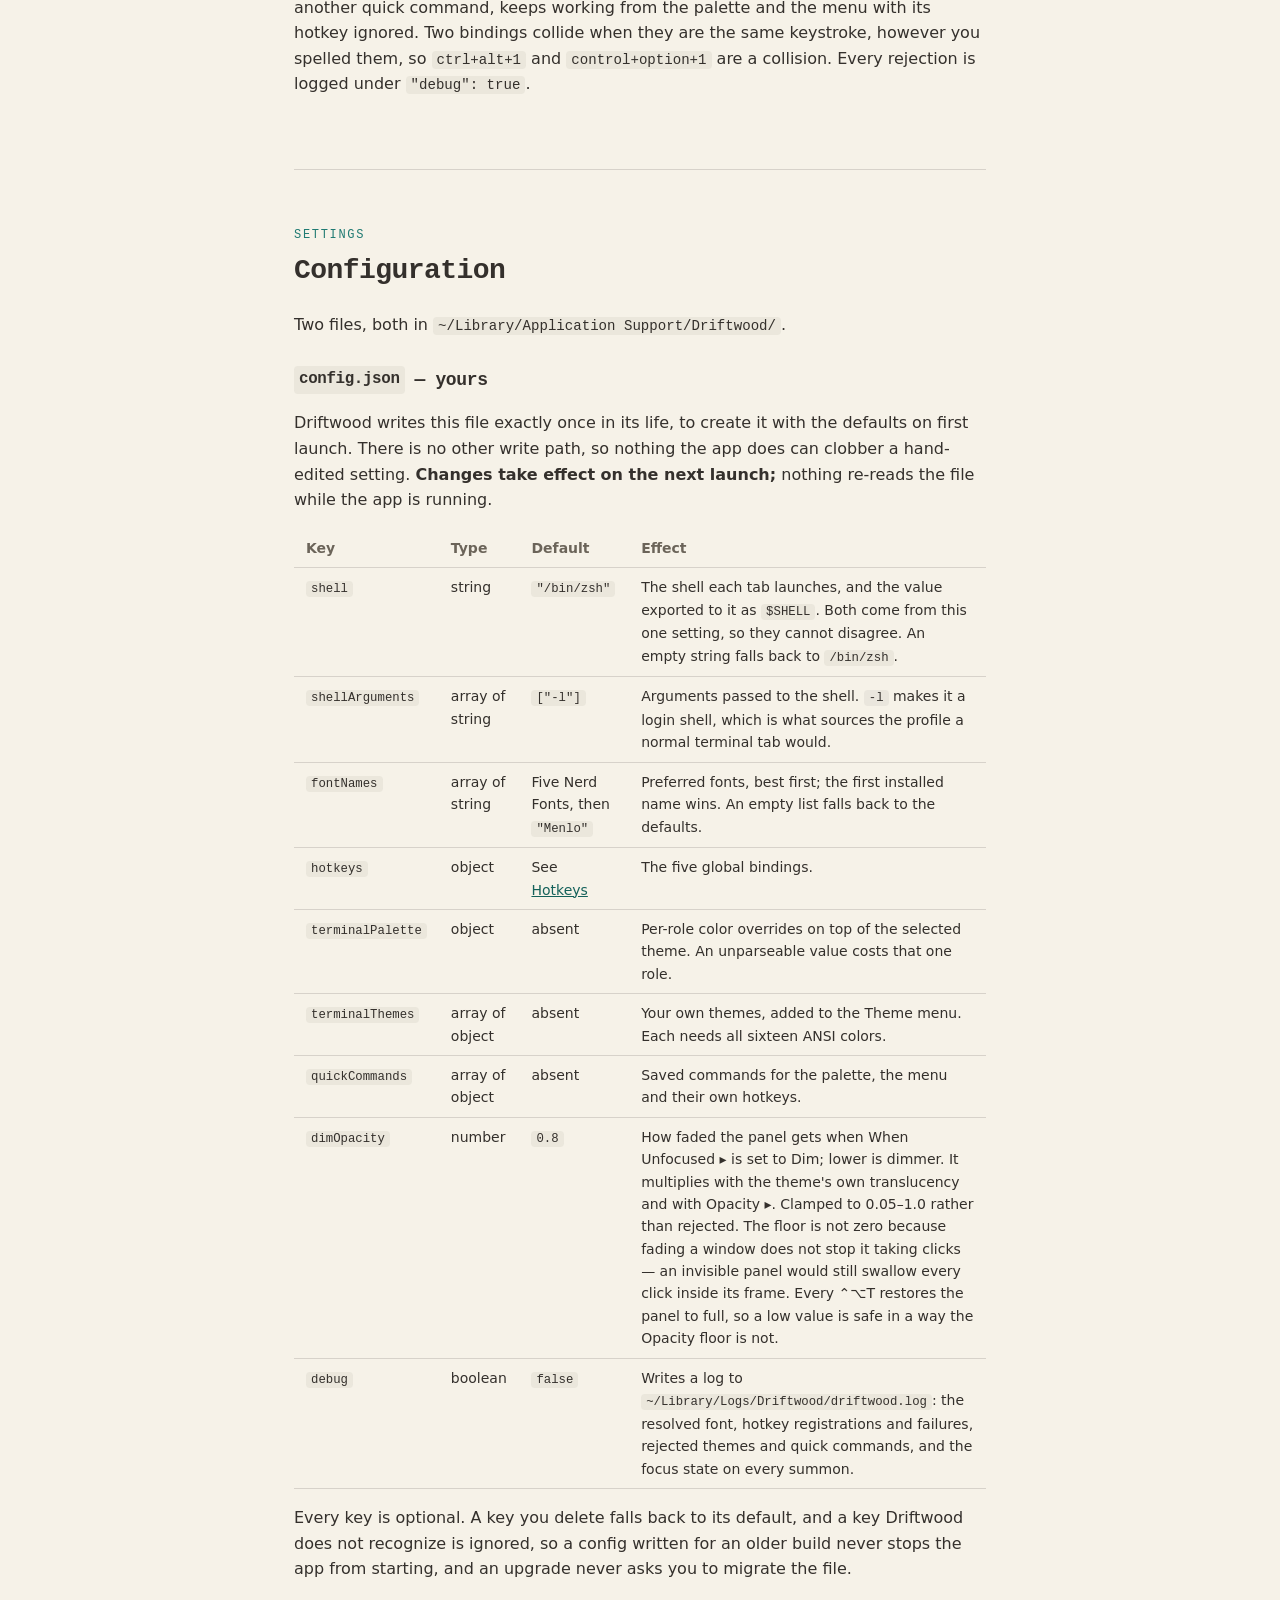
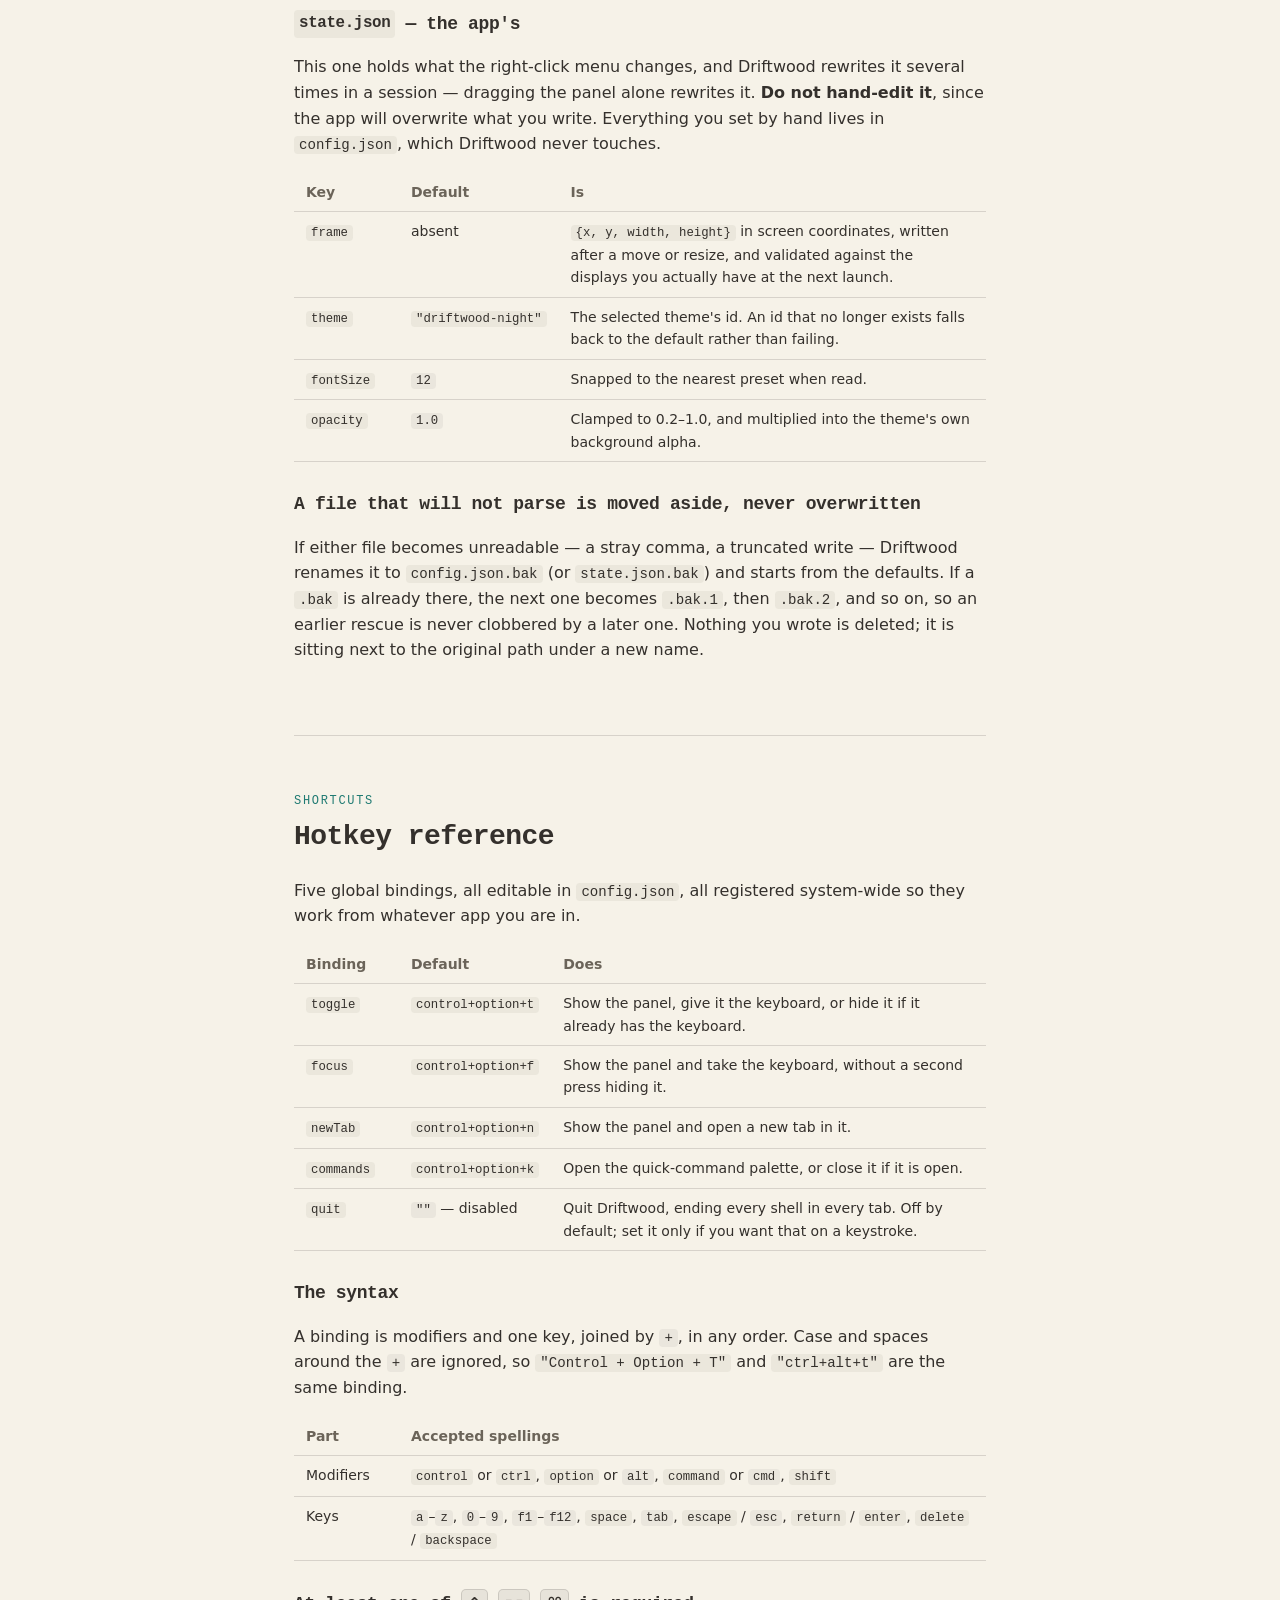
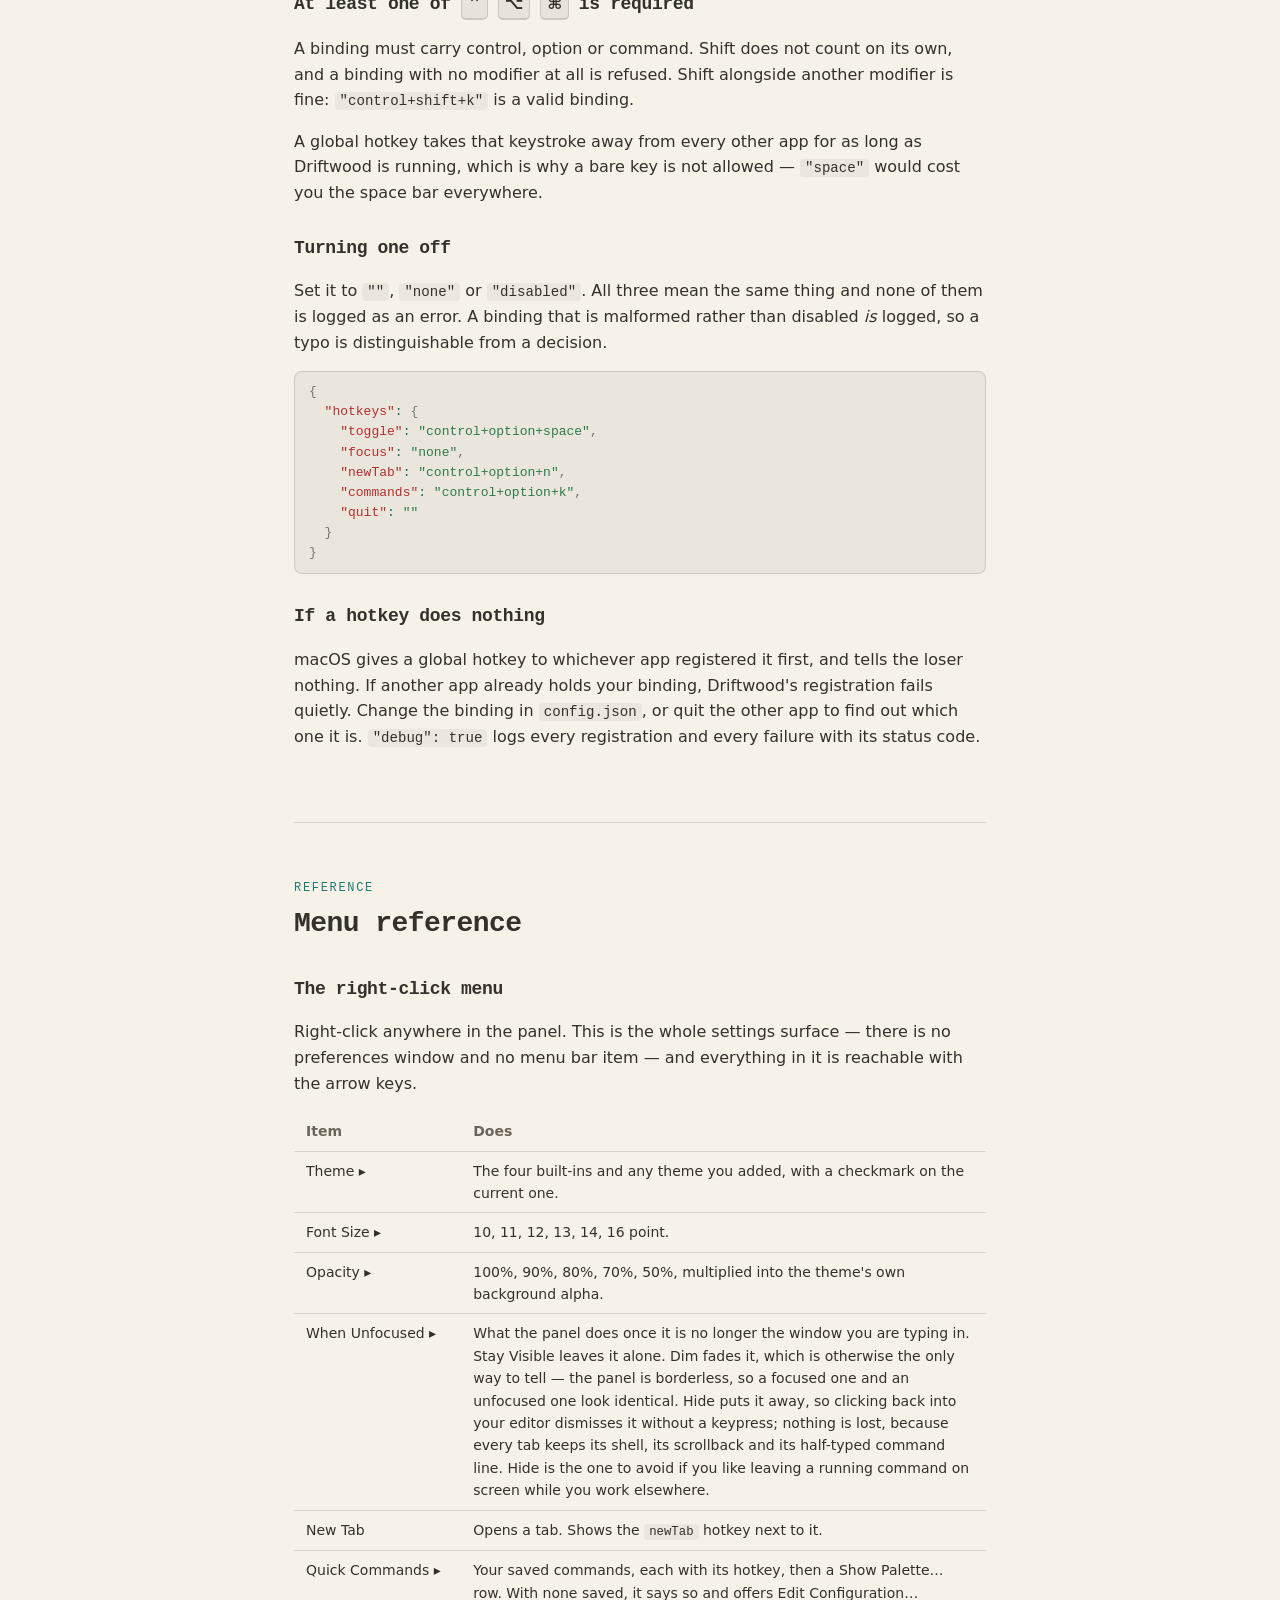
==== commit c3a38030: "Add When Unfocused: dim or hide the panel when it loses the keyboard The panel is borderless, so a f" ====
--- a/docs/guide.html
+++ b/docs/guide.html
@@ -568,6 +568,15 @@
             <td>Saved commands for the palette, the menu and their own hotkeys.</td>
           </tr>
           <tr>
+            <td><code>dimOpacity</code></td><td>number</td><td><code>0.8</code></td>
+            <td>How faded the panel gets when When Unfocused &#x25B8; is set to Dim; lower is
+                dimmer. It multiplies with the theme's own translucency and with Opacity &#x25B8;.
+                Clamped to 0.05&ndash;1.0 rather than rejected. The floor is not zero because fading
+                a window does not stop it taking clicks &mdash; an invisible panel would still
+                swallow every click inside its frame. Every &#x2303;&#x2325;T restores the panel to
+                full, so a low value is safe in a way the Opacity floor is not.</td>
+          </tr>
+          <tr>
             <td><code>debug</code></td><td>boolean</td><td><code>false</code></td>
             <td>Writes a log to <code>~/Library/Logs/Driftwood/driftwood.log</code>: the resolved
                 font, hotkey registrations and failures, rejected themes and quick commands, and the
@@ -737,6 +746,14 @@
           <tr><td>Font Size &#x25B8;</td><td>10, 11, 12, 13, 14, 16 point.</td></tr>
           <tr><td>Opacity &#x25B8;</td>
               <td>100%, 90%, 80%, 70%, 50%, multiplied into the theme's own background alpha.</td></tr>
+          <tr><td>When Unfocused &#x25B8;</td>
+              <td>What the panel does once it is no longer the window you are typing in. Stay Visible
+                  leaves it alone. Dim fades it, which is otherwise the only way to tell — the panel
+                  is borderless, so a focused one and an unfocused one look identical. Hide puts it
+                  away, so clicking back into your editor dismisses it without a keypress; nothing is
+                  lost, because every tab keeps its shell, its scrollback and its half-typed command
+                  line. Hide is the one to avoid if you like leaving a running command on screen while
+                  you work elsewhere.</td></tr>
           <tr><td>New Tab</td><td>Opens a tab. Shows the <code>newTab</code> hotkey next to it.</td></tr>
           <tr><td>Quick Commands &#x25B8;</td>
               <td>Your saved commands, each with its hotkey, then a Show Palette&hellip; row. With none
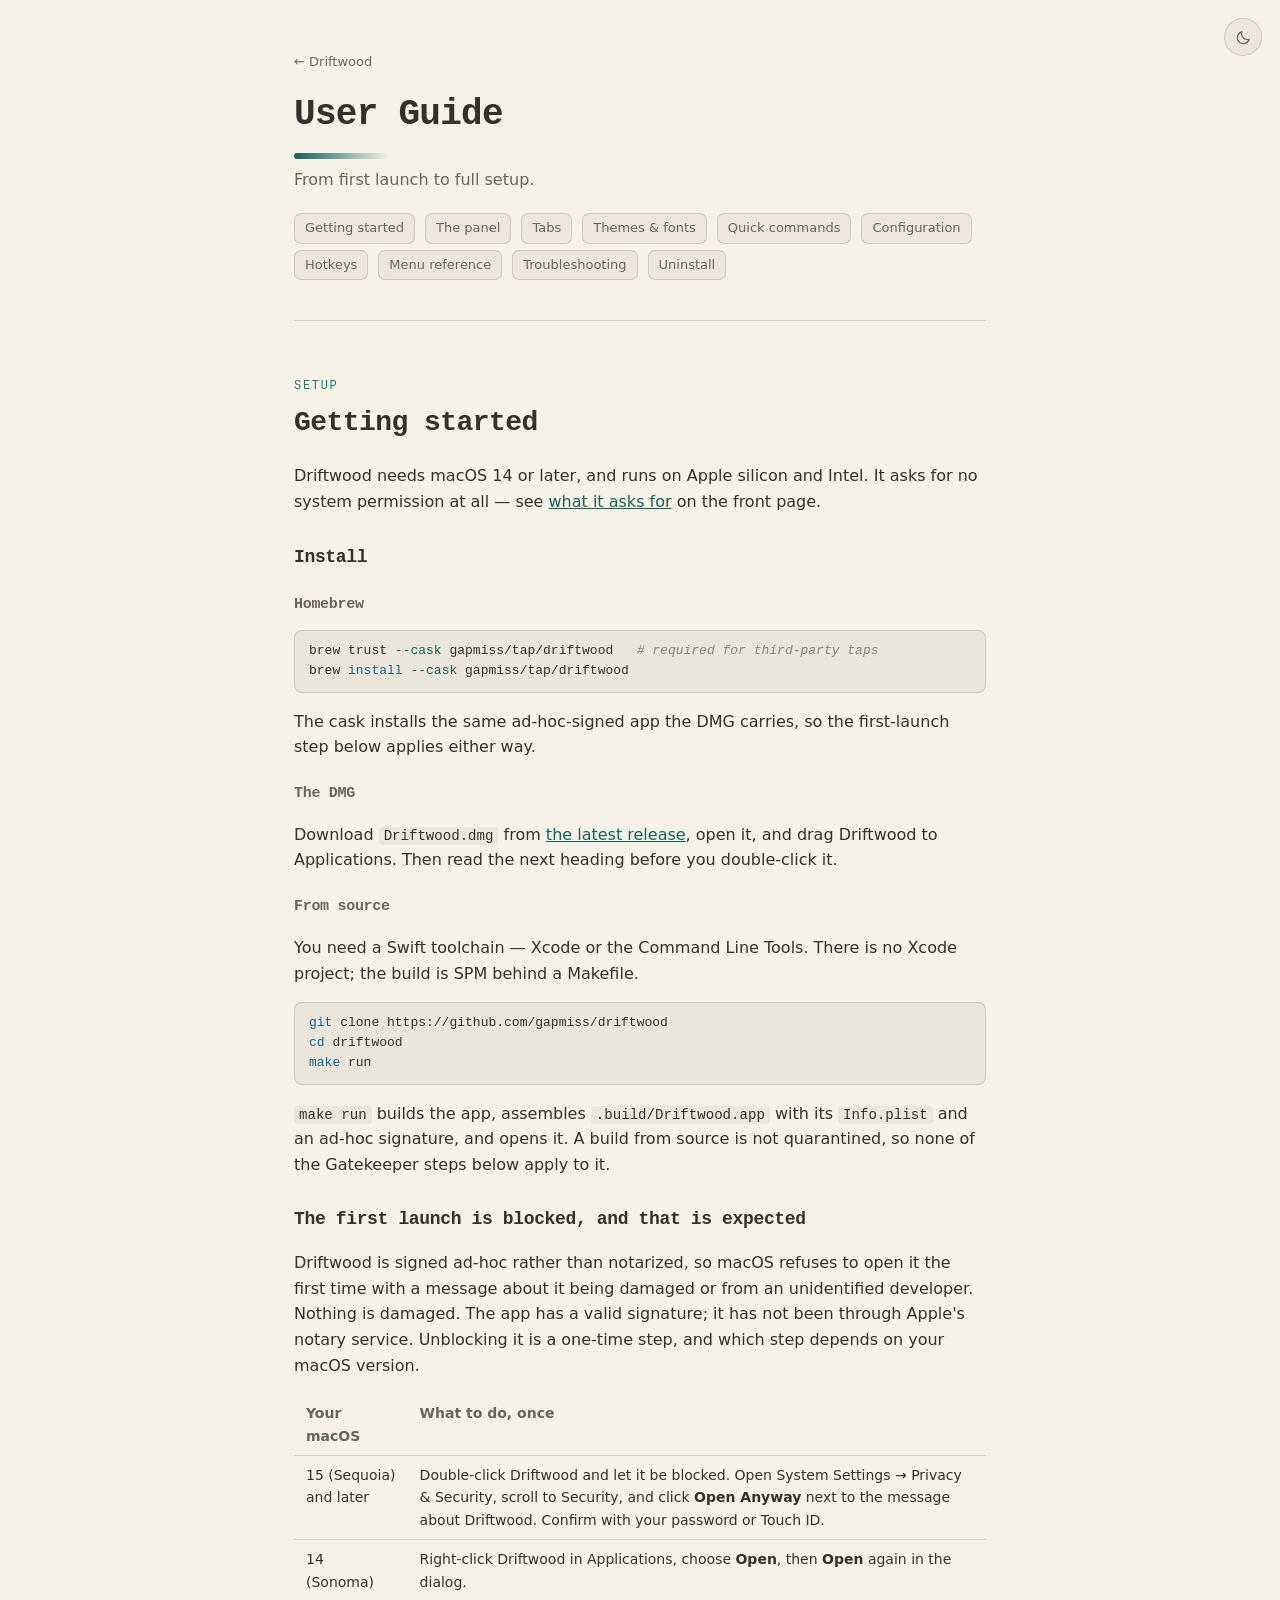
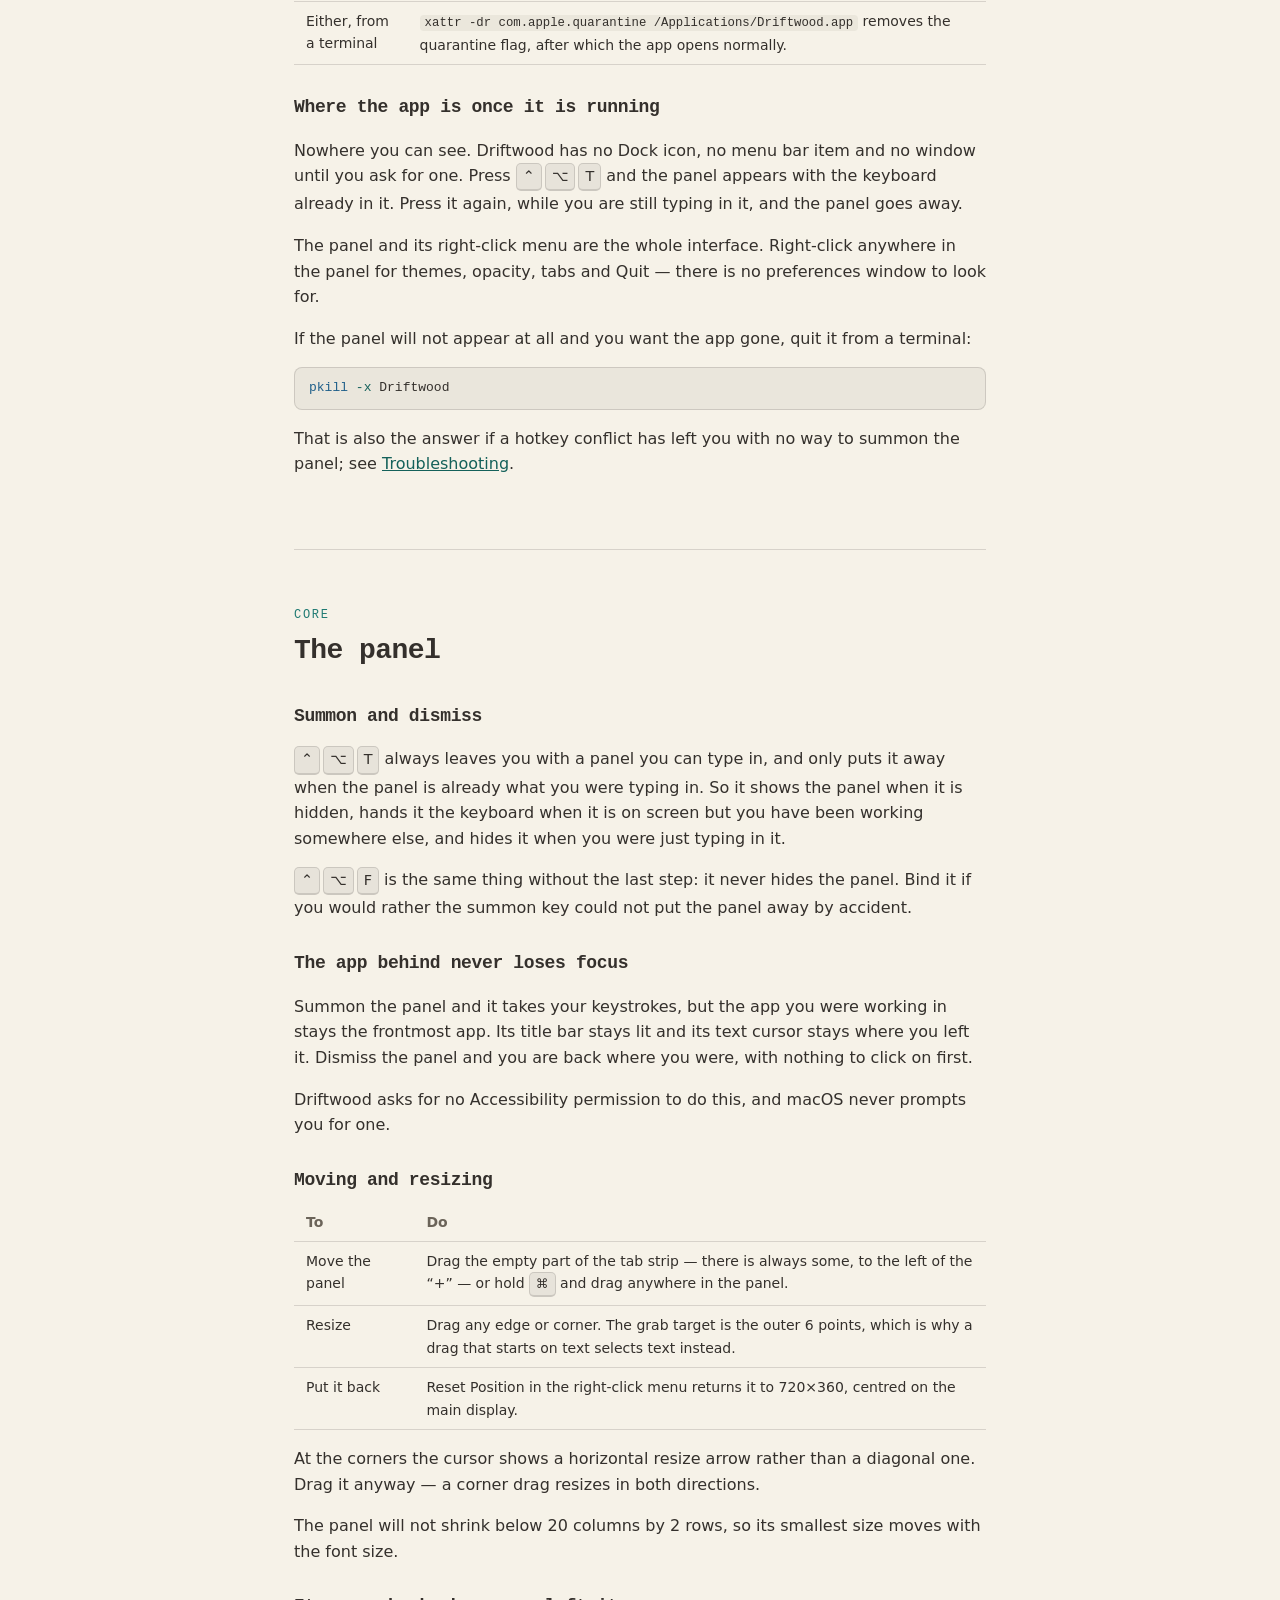
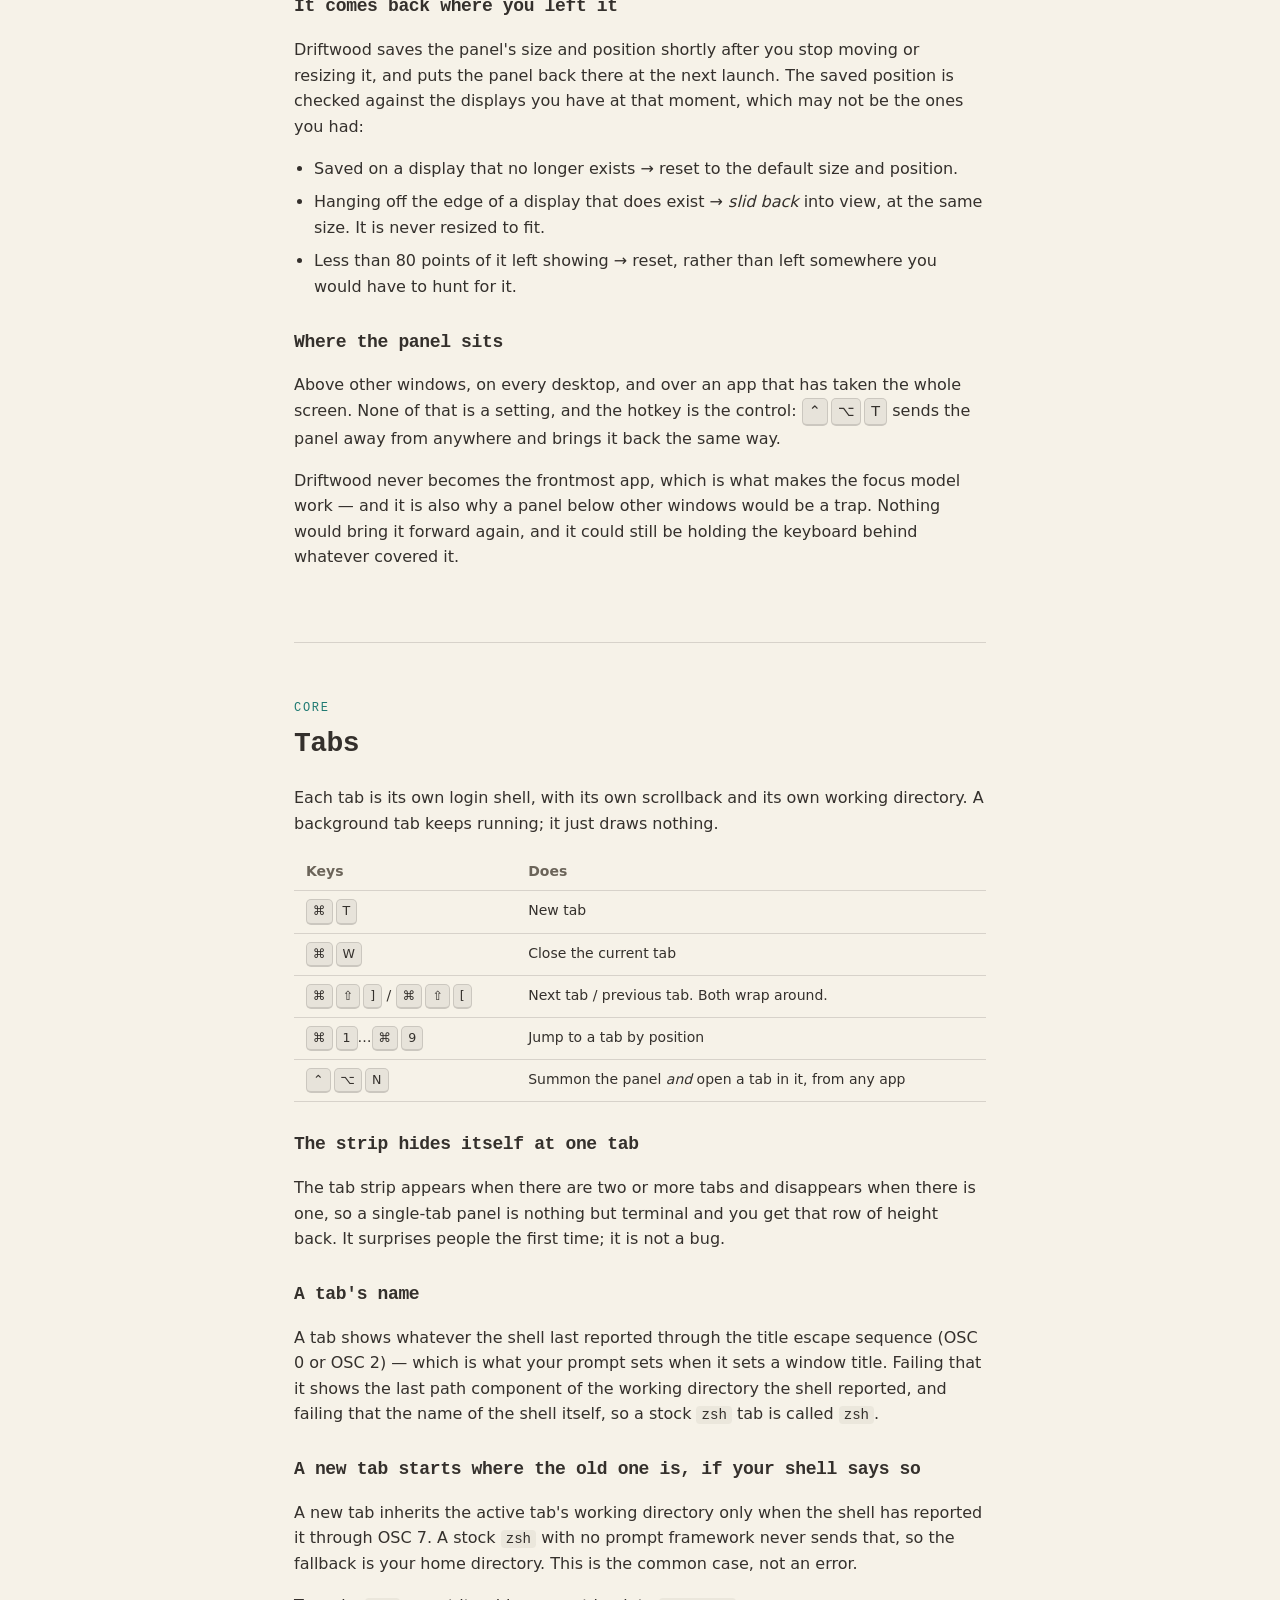
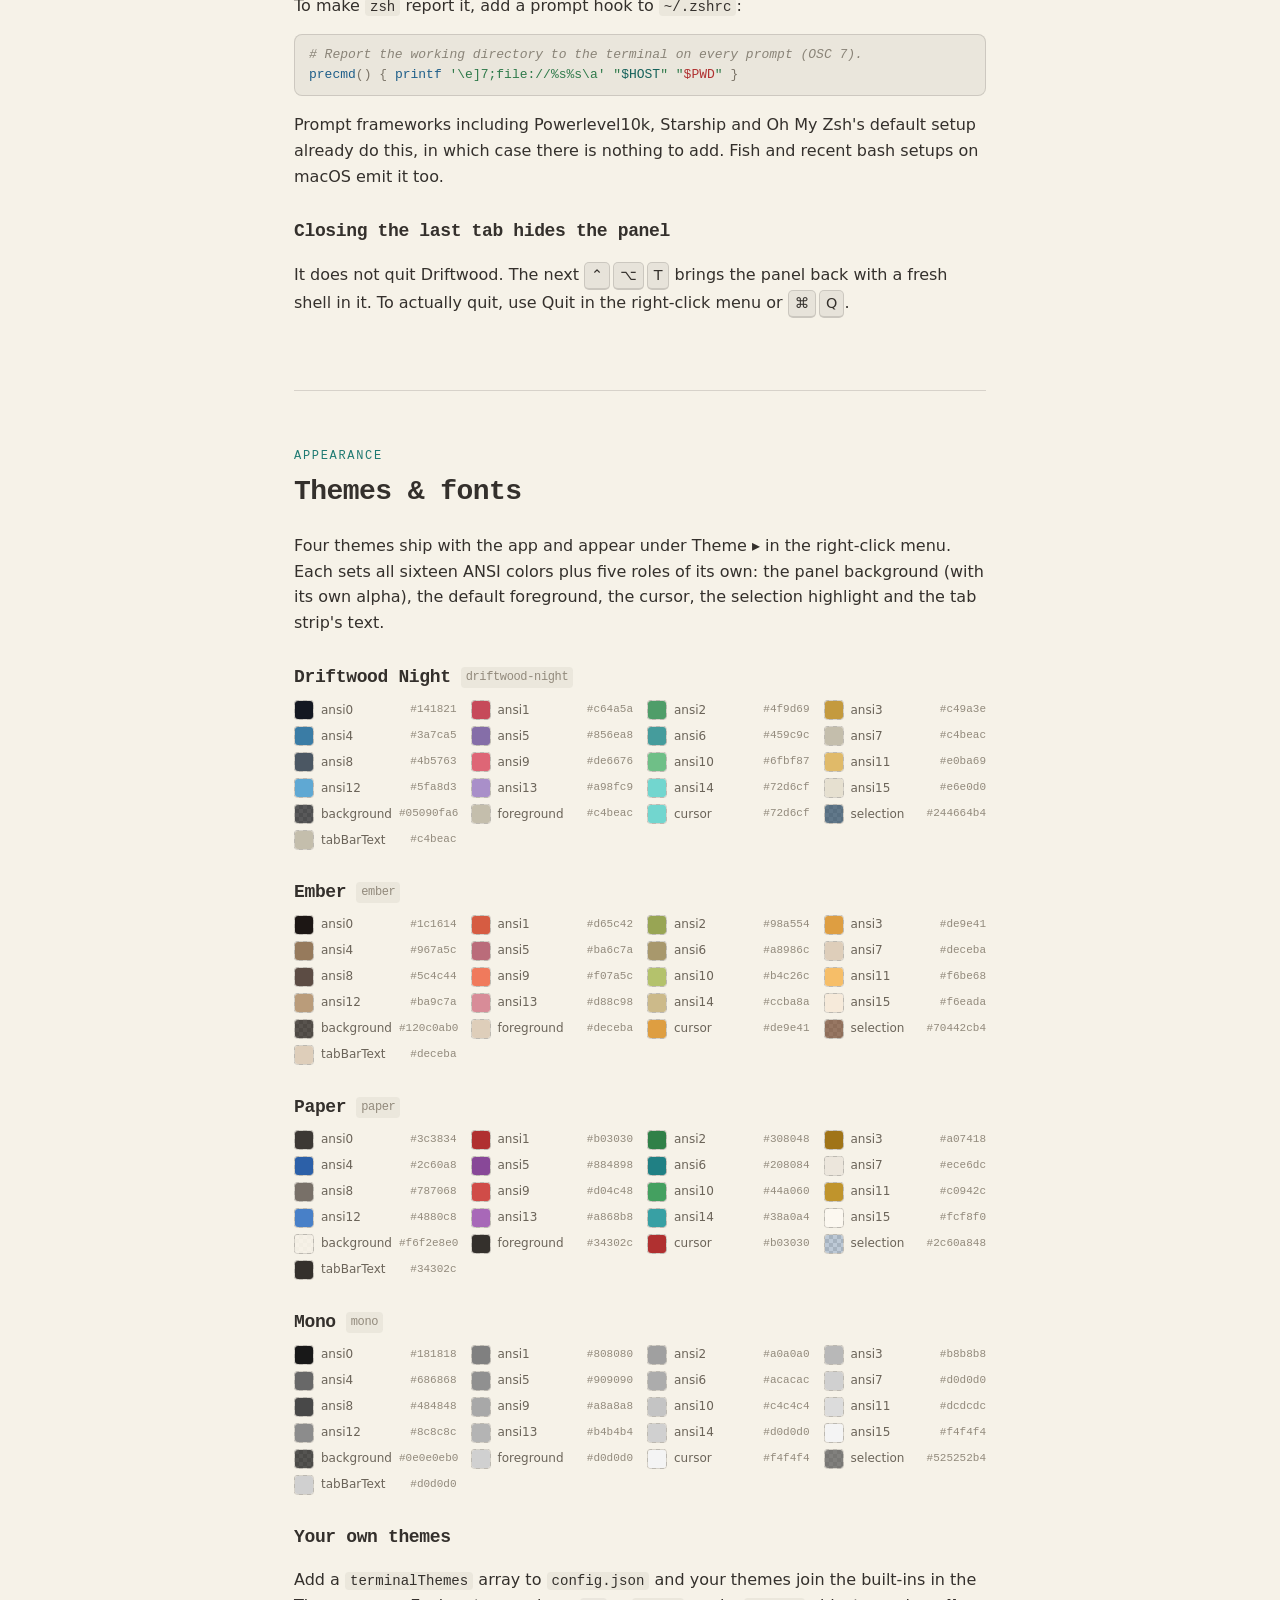
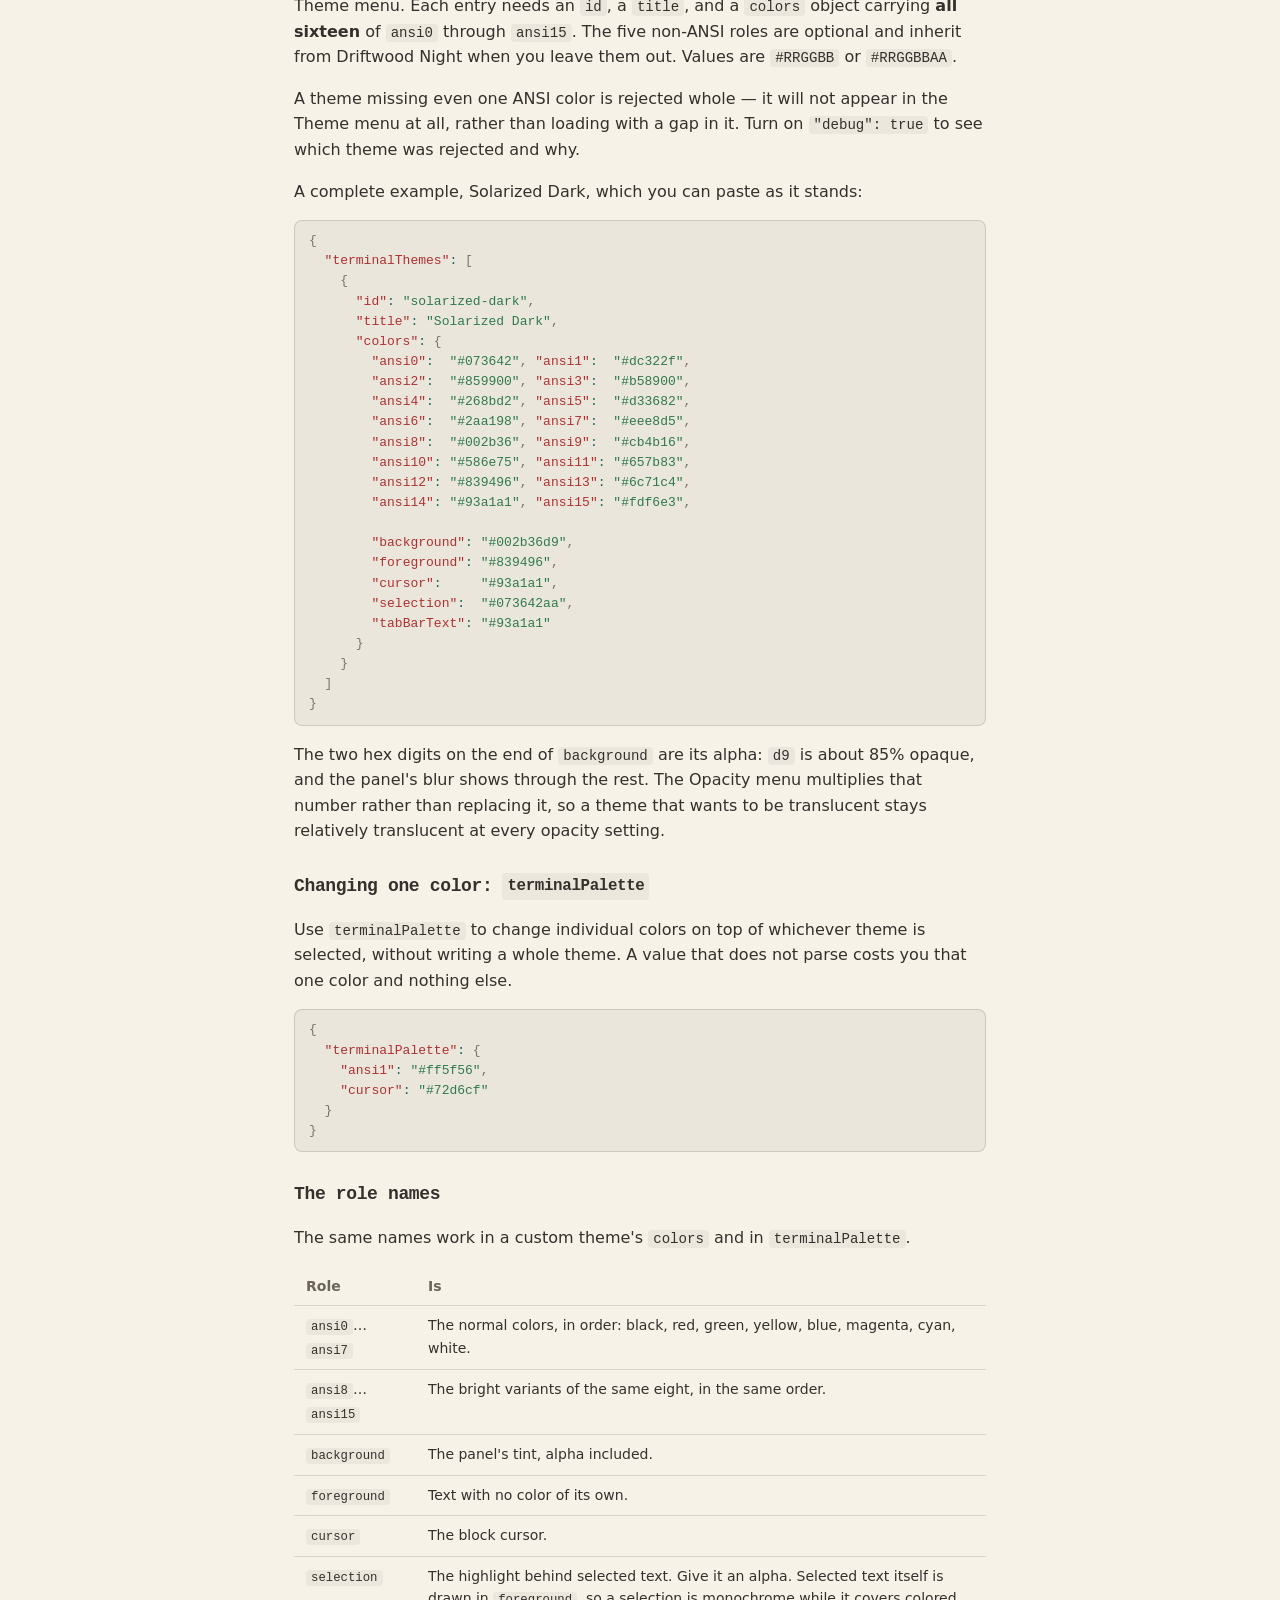
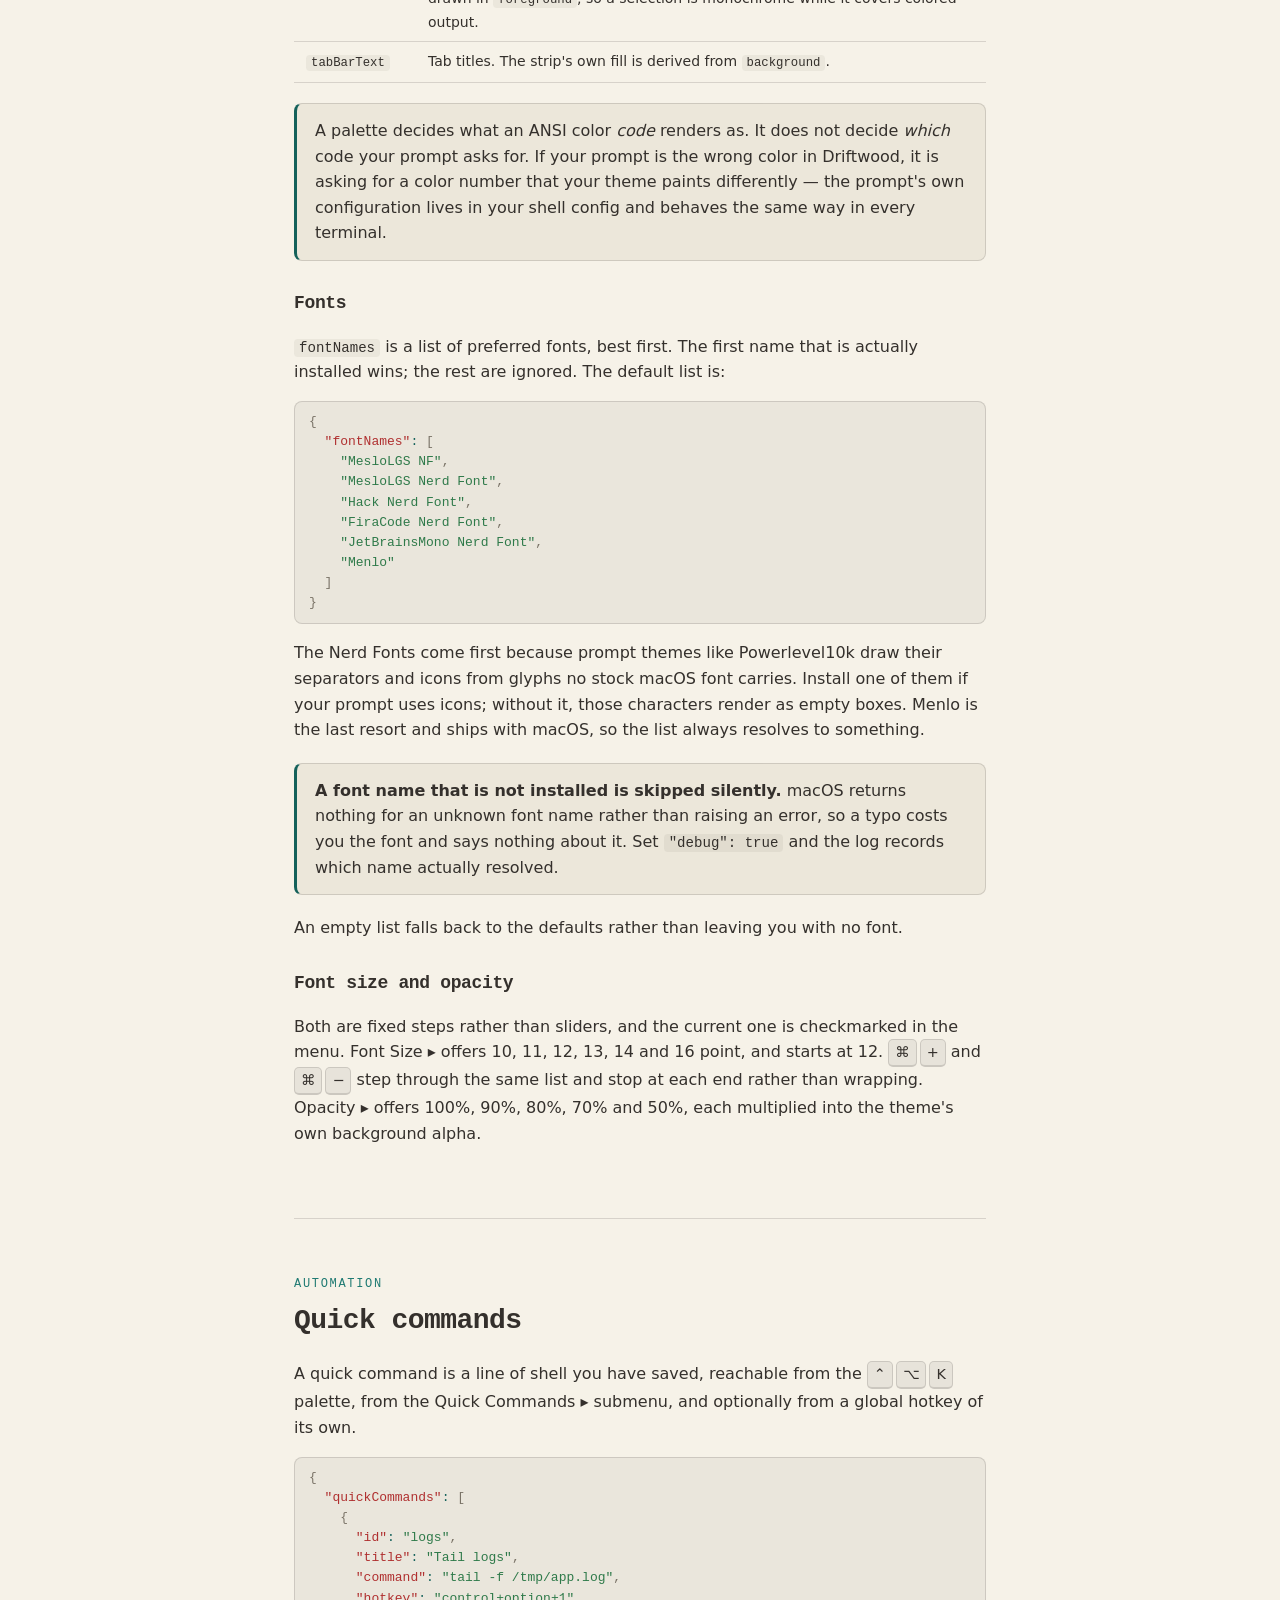
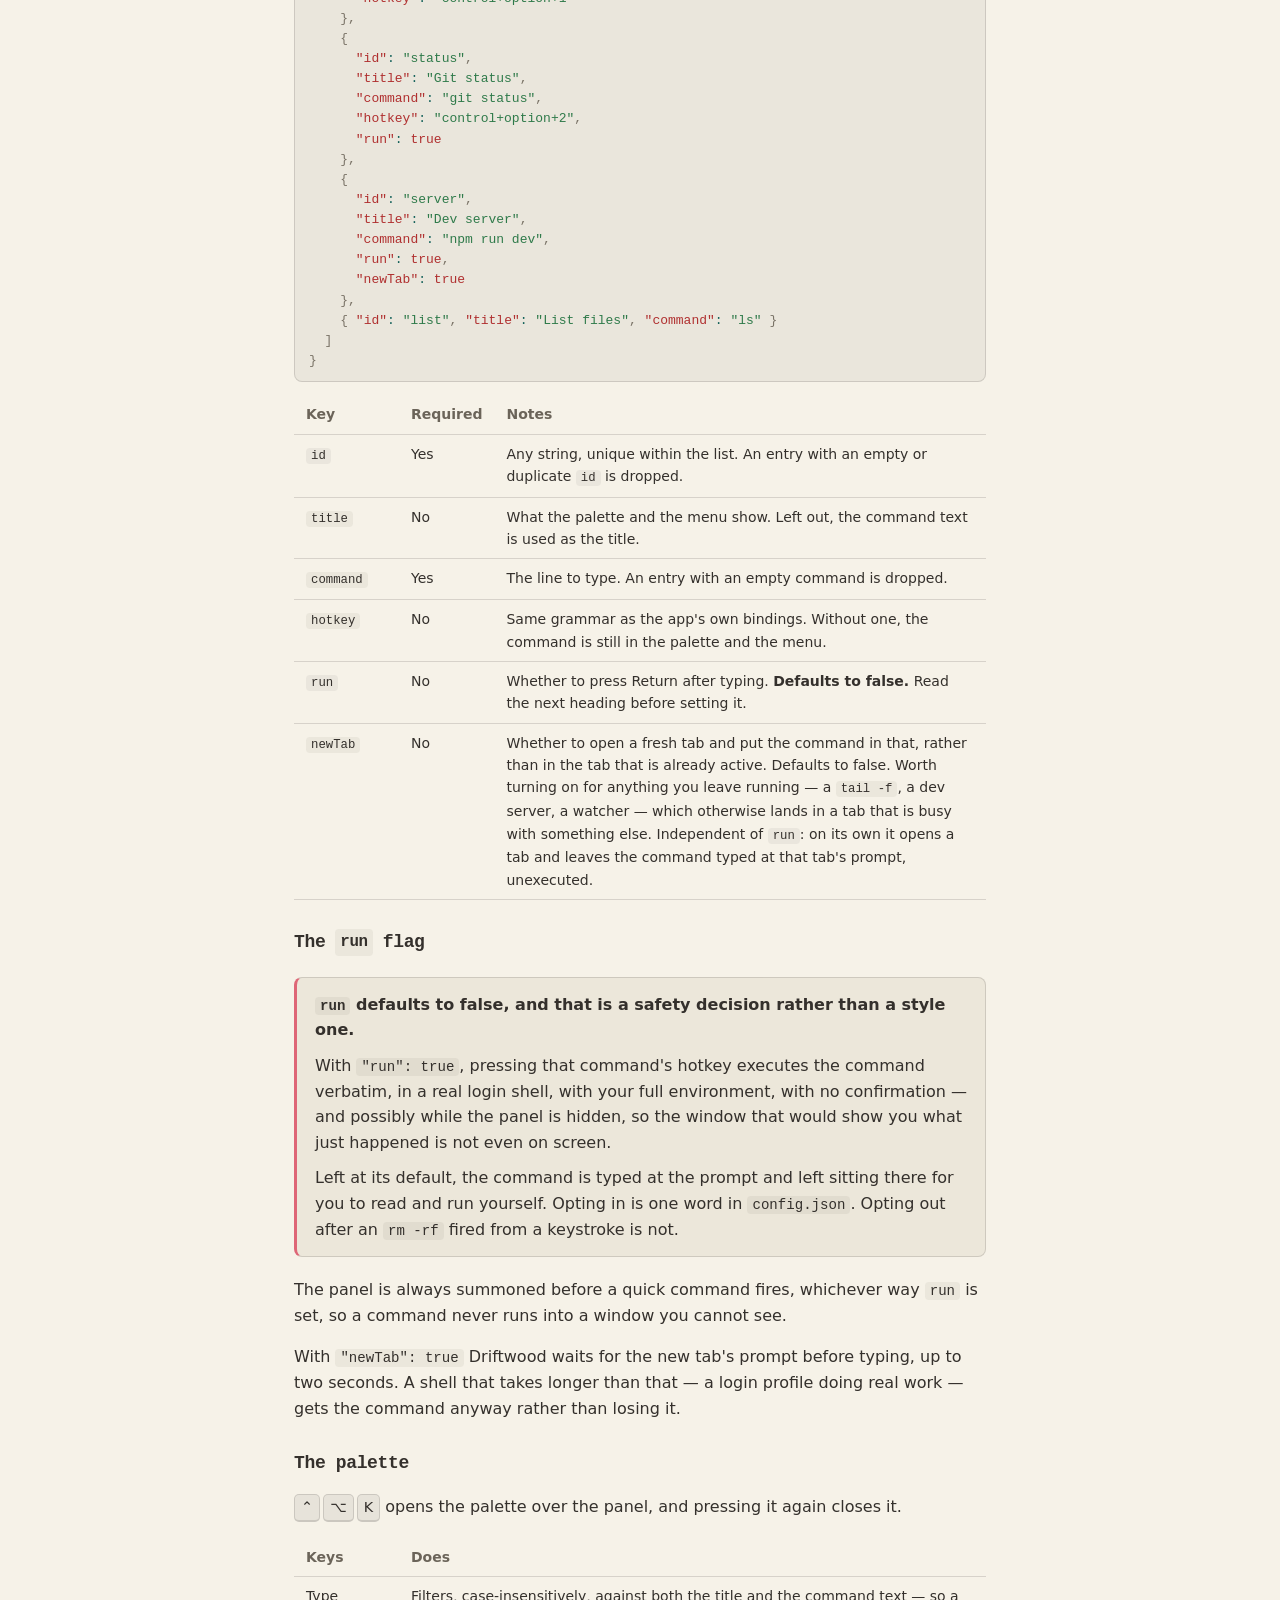
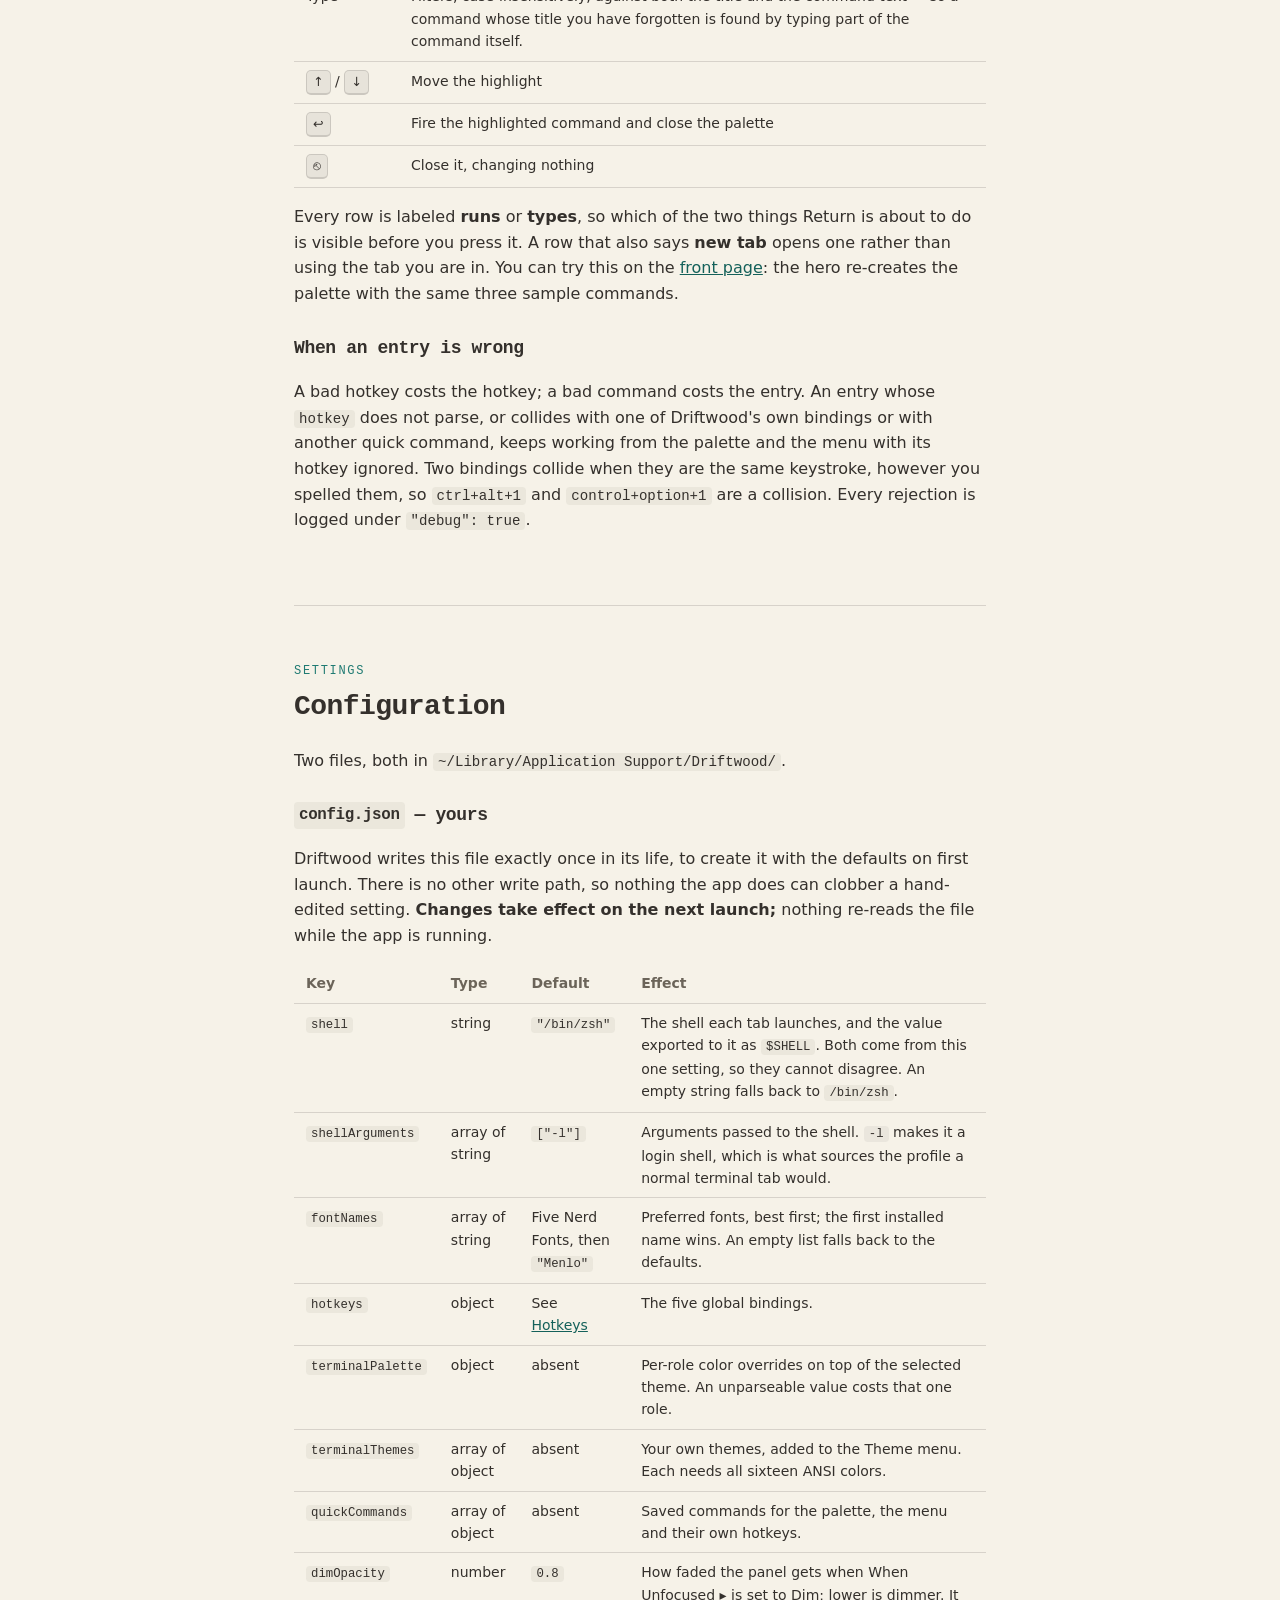
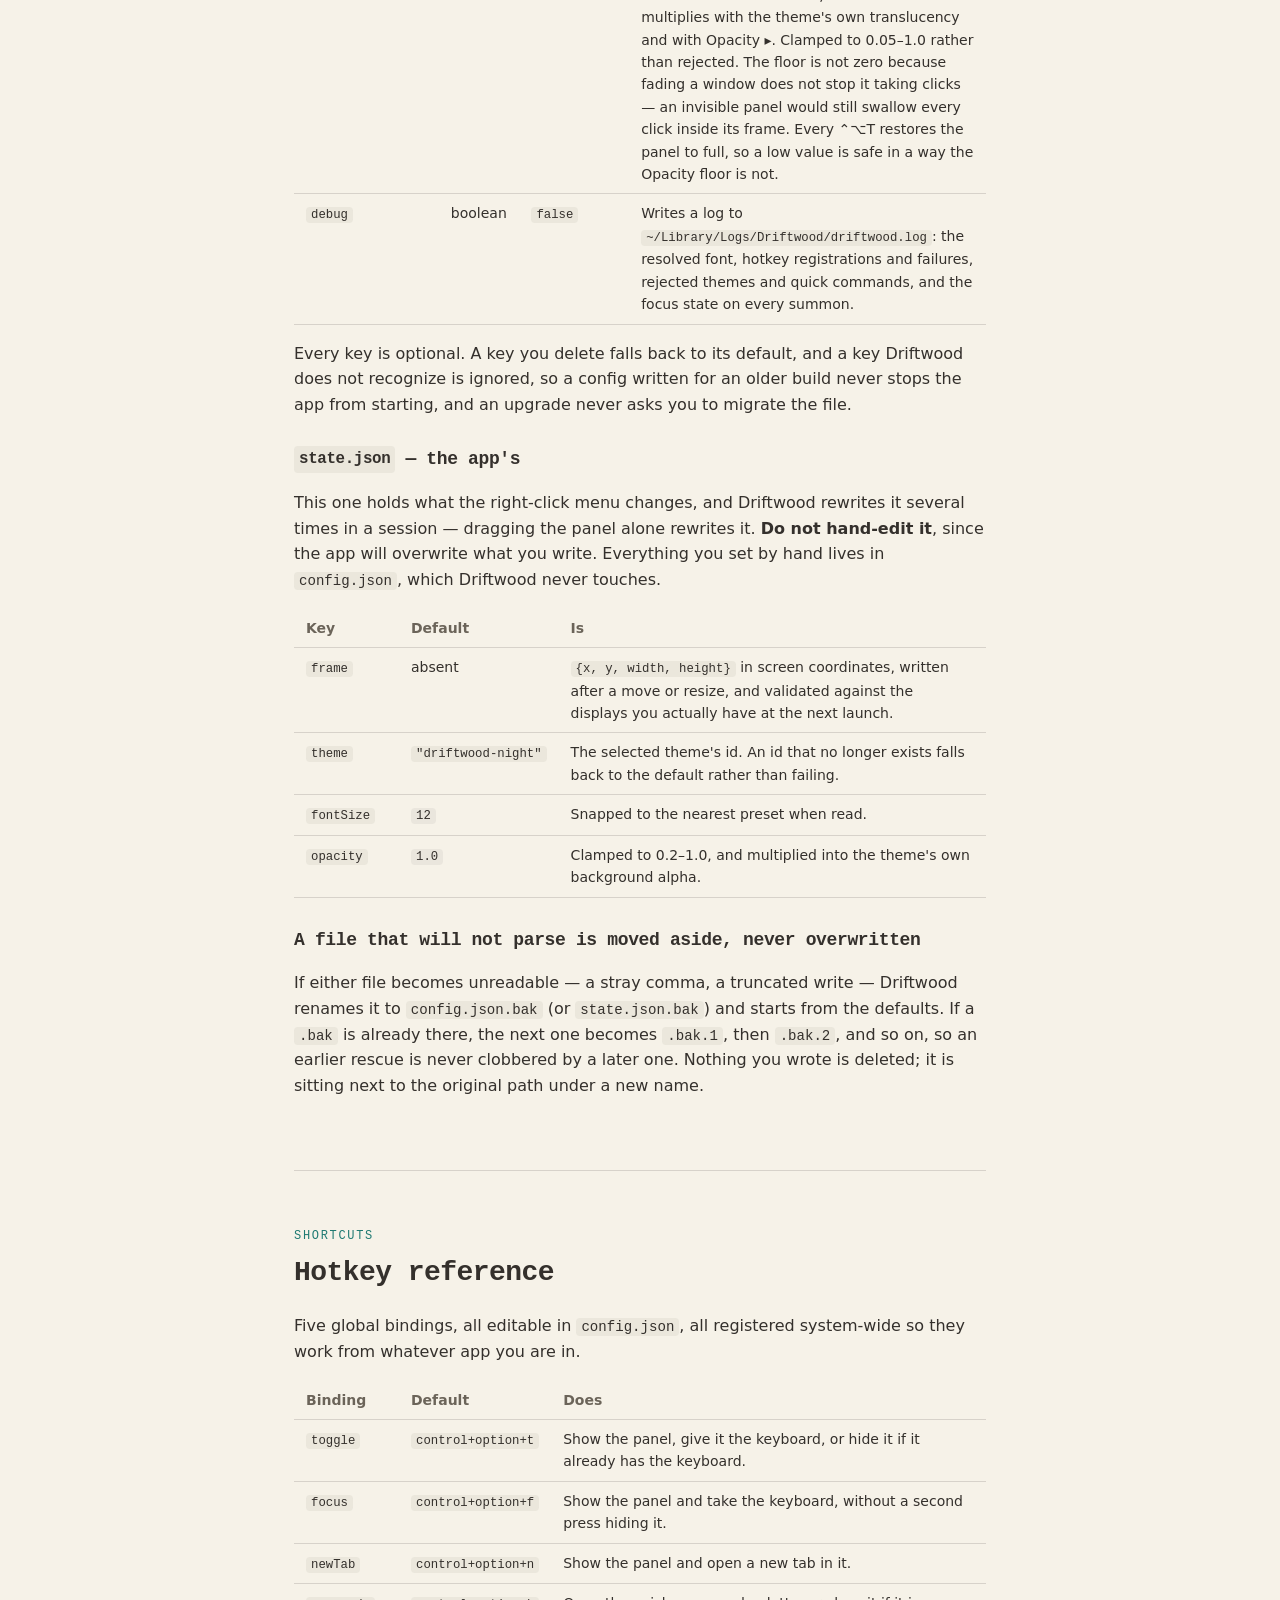
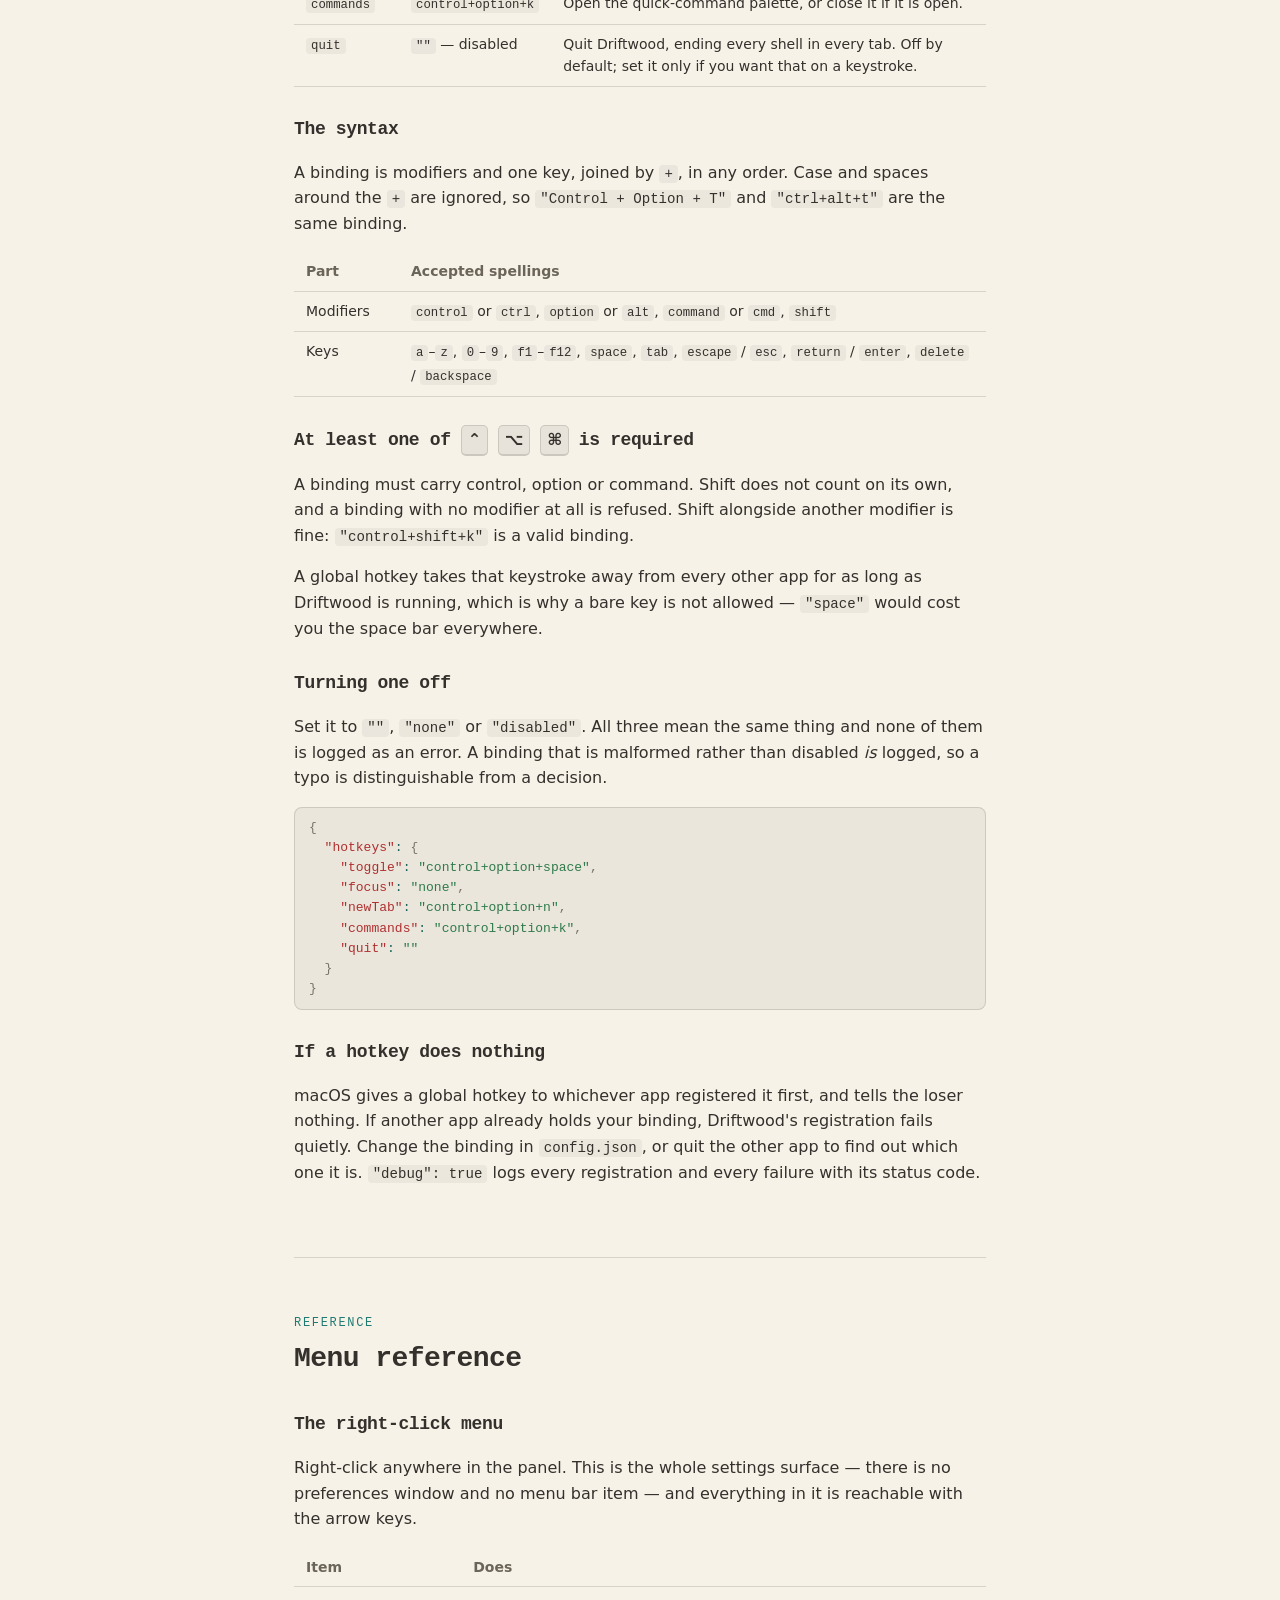
==== commit a2dfebaa: "Drop ⌘Q, centre the default frame, and fix Paper in Dark Mode Five changes from one round of use. Th" ====
--- a/docs/guide.html
+++ b/docs/guide.html
@@ -435,6 +435,13 @@
       "hotkey": "control+option+2",
       "run": true
     },
+    {
+      "id": "server",
+      "title": "Dev server",
+      "command": "npm run dev",
+      "run": true,
+      "newTab": true
+    },
     { "id": "list", "title": "List files", "command": "ls" }
   ]
 }</code></pre>
@@ -457,6 +464,13 @@
           <tr><td><code>run</code></td><td>No</td>
               <td>Whether to press Return after typing. <strong>Defaults to false.</strong> Read the
                   next heading before setting it.</td></tr>
+          <tr><td><code>newTab</code></td><td>No</td>
+              <td>Whether to open a fresh tab and put the command in that, rather than in the tab
+                  that is already active. Defaults to false. Worth turning on for anything you leave
+                  running &mdash; a <code>tail -f</code>, a dev server, a watcher &mdash; which
+                  otherwise lands in a tab that is busy with something else. Independent of
+                  <code>run</code>: on its own it opens a tab and leaves the command typed at that
+                  tab's prompt, unexecuted.</td></tr>
         </tbody>
       </table>
     </div>
@@ -478,6 +492,10 @@
     <p>The panel is always summoned before a quick command fires, whichever way <code>run</code> is
        set, so a command never runs into a window you cannot see.</p>
 
+    <p>With <code>"newTab": true</code> Driftwood waits for the new tab's prompt before typing, up to
+       two seconds. A shell that takes longer than that &mdash; a login profile doing real work &mdash;
+       gets the command anyway rather than losing it.</p>
+
     <h3>The palette</h3>
 
     <p><span class="keys"><kbd>&#x2303;</kbd><kbd>&#x2325;</kbd><kbd>K</kbd></span> opens the palette
@@ -501,7 +519,8 @@
     </div>
 
     <p>Every row is labeled <strong>runs</strong> or <strong>types</strong>, so which of the two
-       things Return is about to do is visible before you press it. You can try this on the
+       things Return is about to do is visible before you press it. A row that also says
+       <strong>new tab</strong> opens one rather than using the tab you are in. You can try this on the
        <a href="./">front page</a>: the hero re-creates the palette with the same three sample
        commands.</p>
 
@@ -761,7 +780,10 @@
           <tr><td>Launch at Login</td>
               <td>Registers Driftwood to start with the session. Off by default, and it outlives the
                   app bundle — turn it off before you delete the app.</td></tr>
-          <tr><td>Reset Position</td><td>Back to 720&times;360, centred on the main display.</td></tr>
+          <tr><td>Reset Position</td>
+              <td>Back to 720&times;360, centred on the main display &mdash; the position it launches
+                  in the first time. Summoning the panel does this for you if it is on no display at
+                  all, so a monitor you unplugged cannot strand it.</td></tr>
           <tr><td>Edit Configuration&hellip;</td>
               <td>Opens <code>config.json</code> in whichever app owns <code>.json</code>.</td></tr>
           <tr><td>Check for Updates&hellip;</td>
@@ -797,10 +819,16 @@
           <tr><td><span class="keys"><kbd>&#x2318;</kbd><kbd>+</kbd></span> /
                   <span class="keys"><kbd>&#x2318;</kbd><kbd>&#x2212;</kbd></span></td>
               <td>Font size up / down, through the presets</td></tr>
-          <tr><td><span class="keys"><kbd>&#x2318;</kbd><kbd>Q</kbd></span></td><td>Quit</td></tr>
-        </tbody>
-      </table>
-    </div>
+        </tbody>
+      </table>
+    </div>
+
+    <p><span class="keys"><kbd>&#x2318;</kbd><kbd>Q</kbd></span> is deliberately not one of these.
+       Quitting ends every shell in every tab, and the panel takes the keyboard without your frontmost
+       app looking any different &mdash; so a <span class="keys"><kbd>&#x2318;</kbd><kbd>Q</kbd></span>
+       aimed at the app you thought was in front would have hit Driftwood instead. Quit from the
+       right-click menu, or set the <code>quit</code> hotkey in <code>config.json</code>, which is
+       empty by default for the same reason.</p>
   </section>
 
   <!-- ================================================================== -->
@@ -821,10 +849,10 @@
           <tr>
             <td>I can't find the panel</td>
             <td><span class="keys"><kbd>&#x2303;</kbd><kbd>&#x2325;</kbd><kbd>T</kbd></span>. If that
-                does nothing, the row above is why. If the panel is somewhere off-screen, right-click
-                it if you can reach any part of it and choose Reset Position; otherwise
-                <code>pkill -x Driftwood</code> and relaunch, which re-validates the saved
-                frame.</td>
+                does nothing, the row above is why. A panel that is on no display &mdash; because the
+                monitor it was on is gone &mdash; is put back at its default position by that same
+                keypress. One merely hanging off an edge is left where it is: right-click any part of
+                it you can reach and choose Reset Position.</td>
           </tr>
           <tr>
             <td>A theme I added doesn't appear</td>
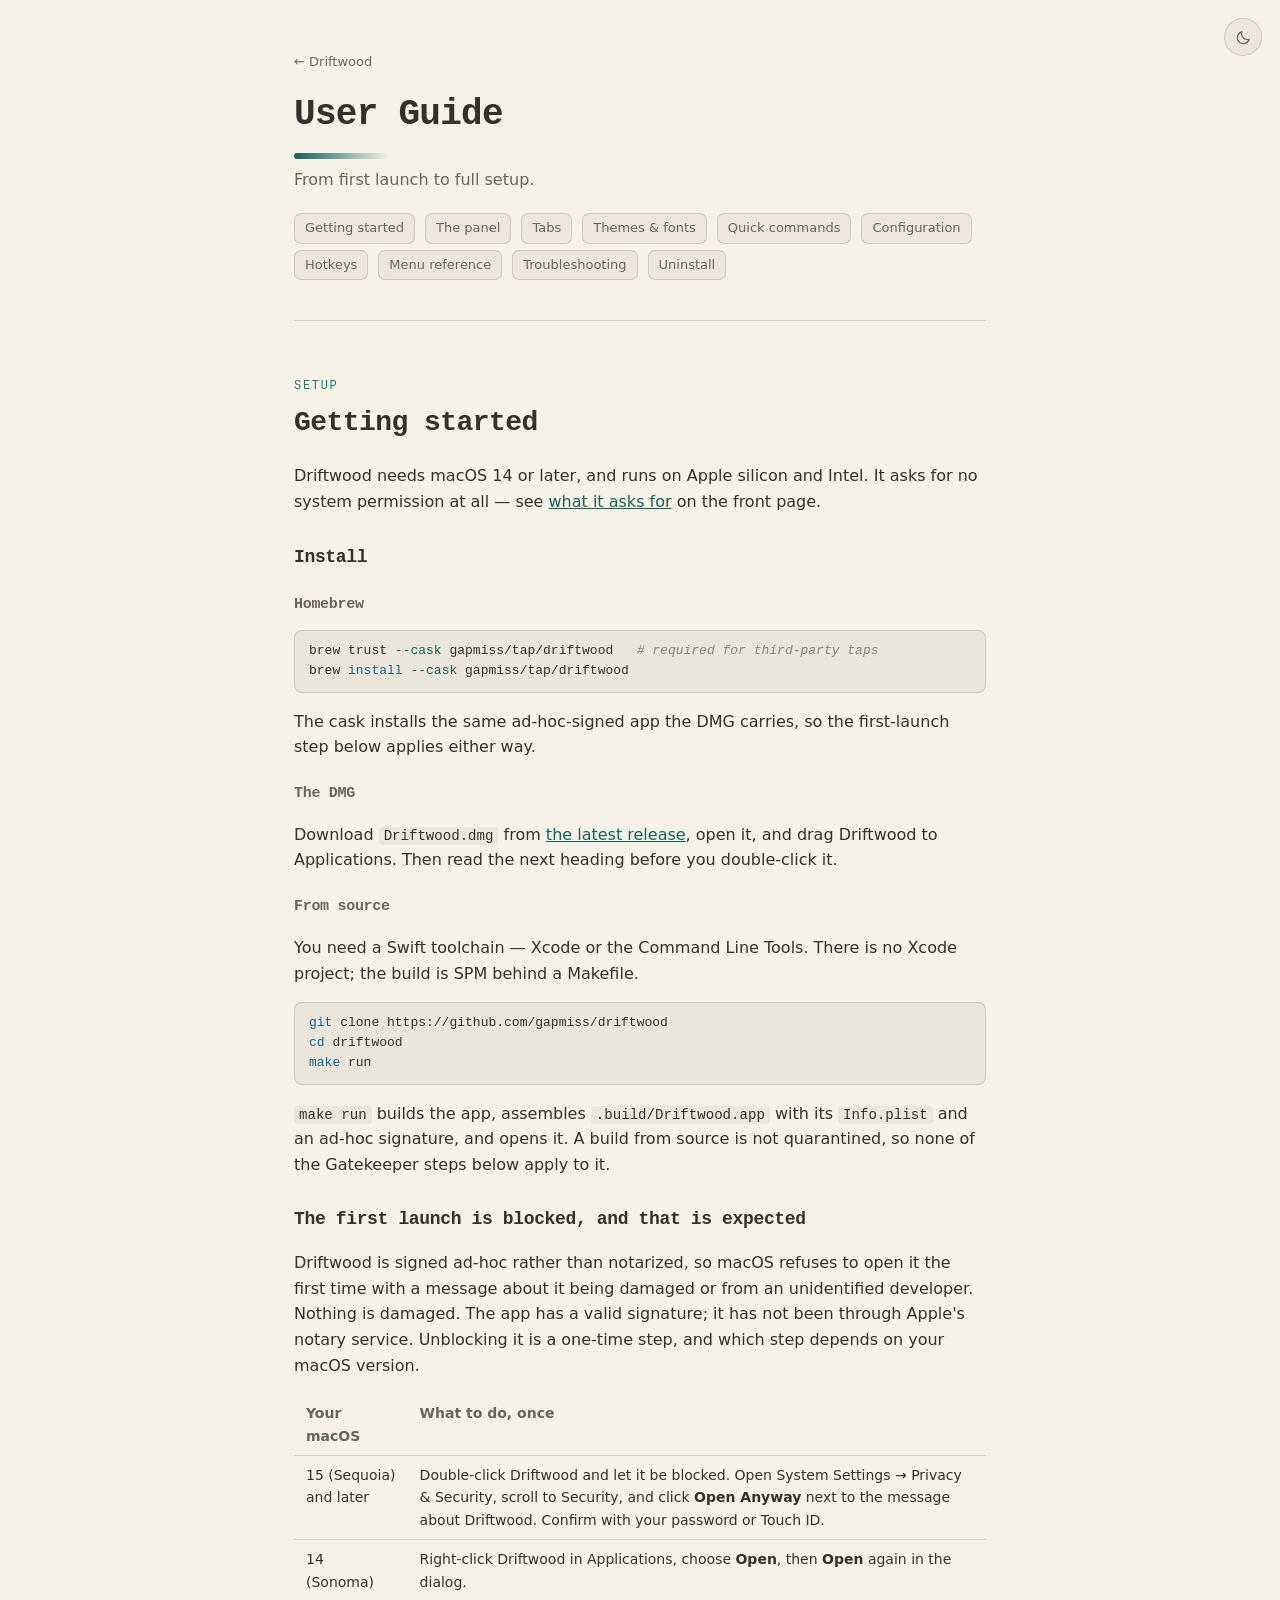
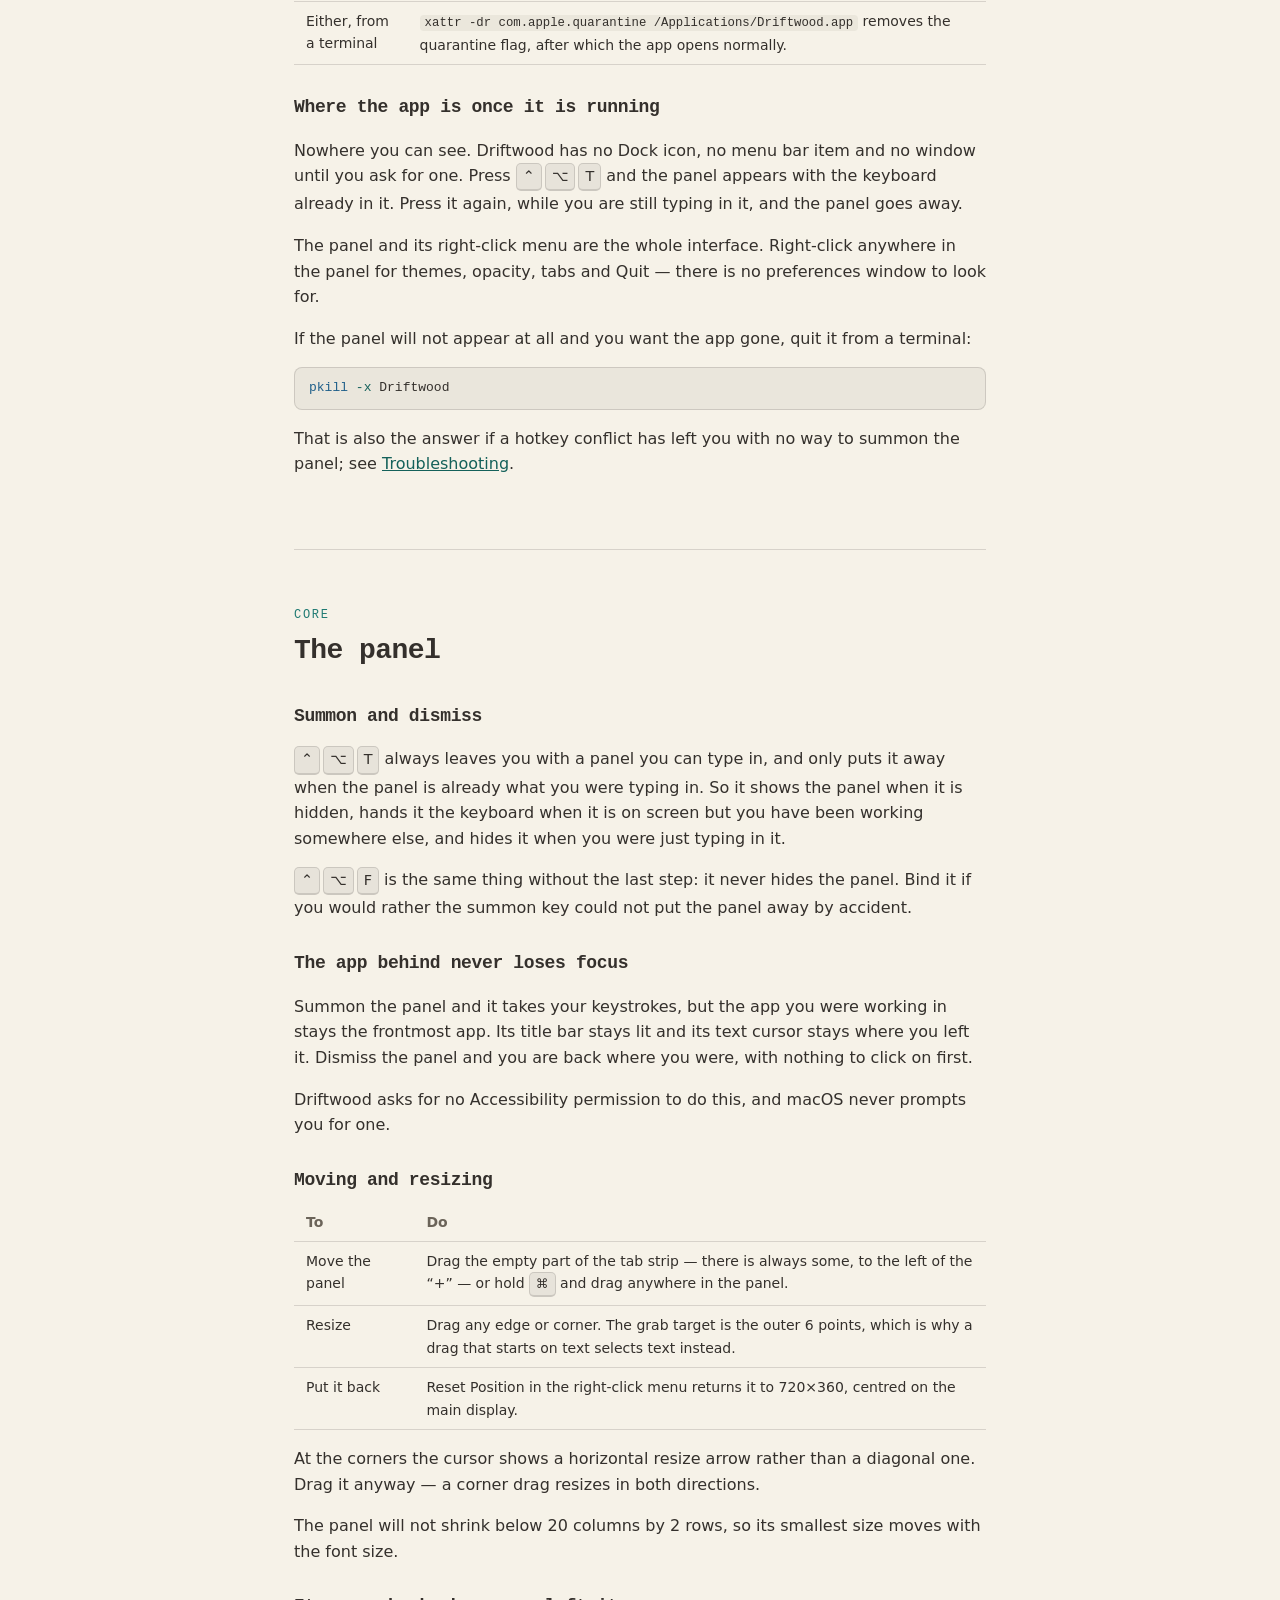
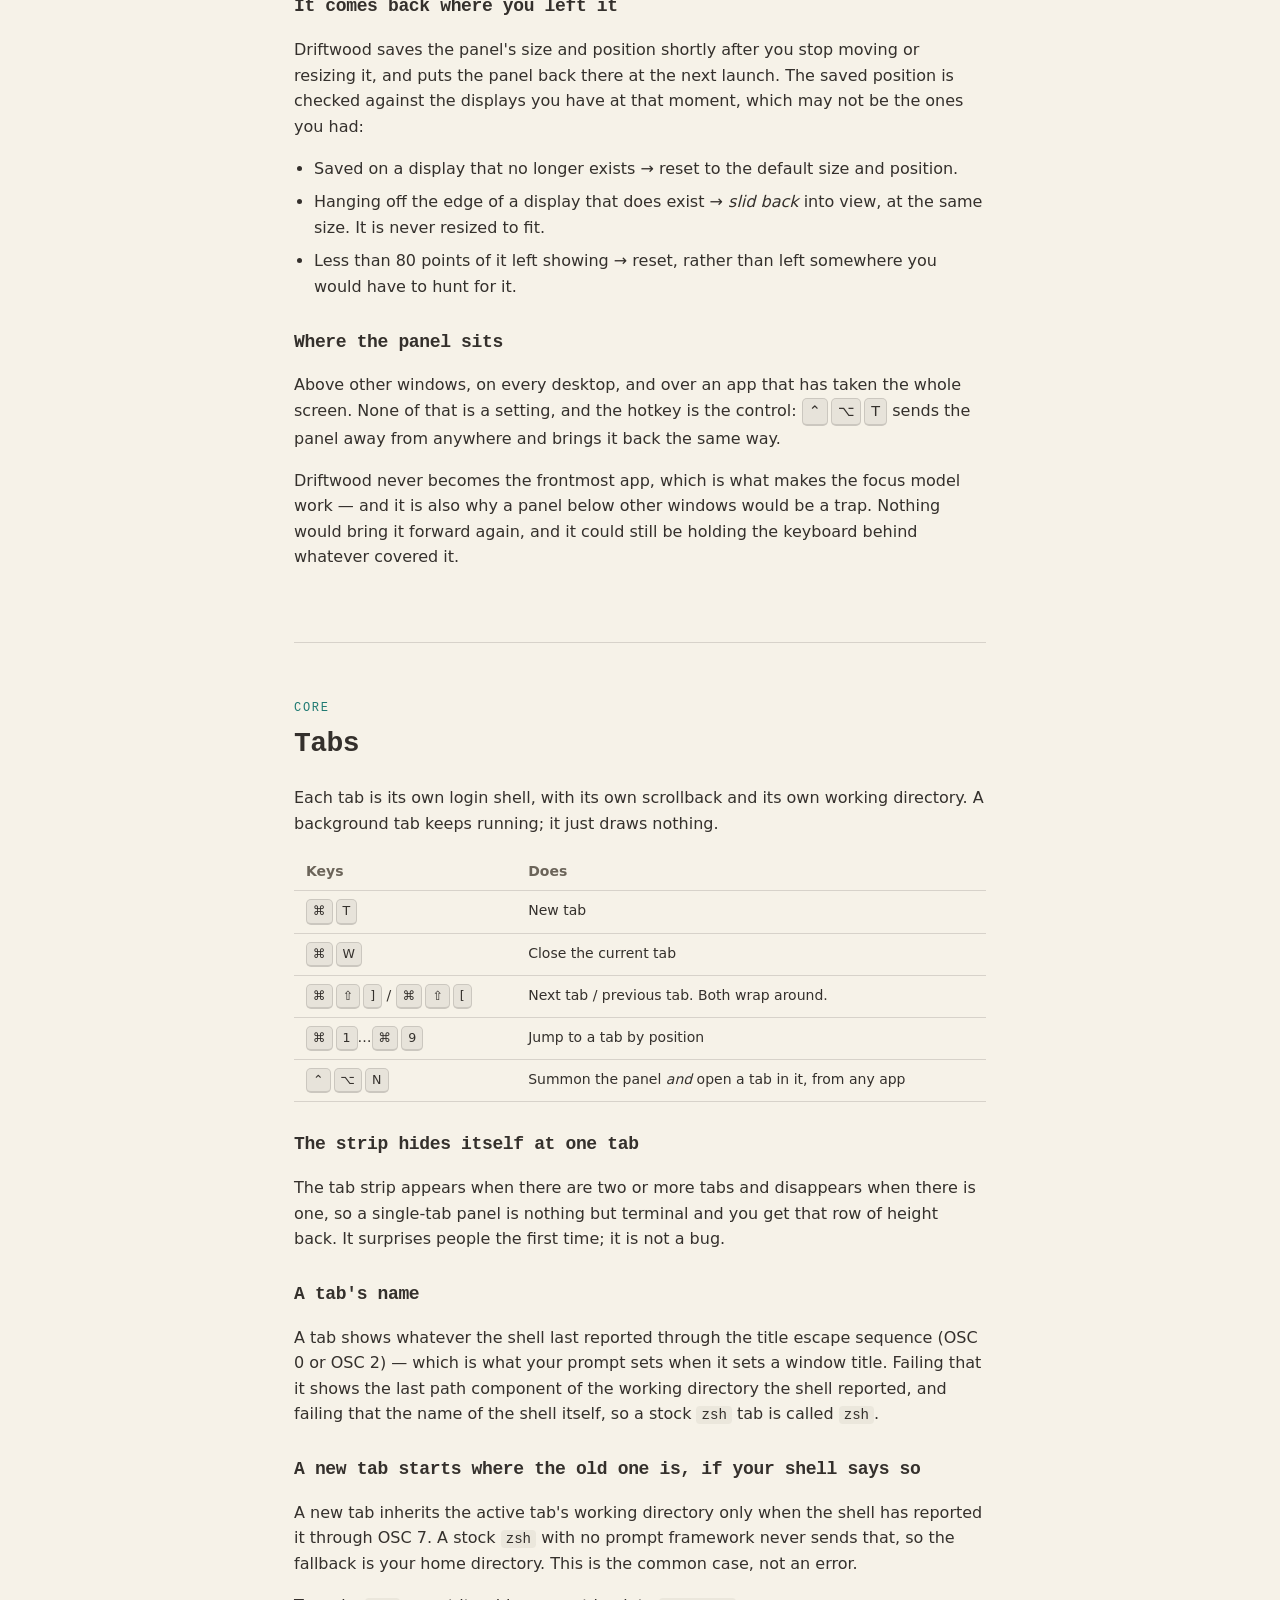
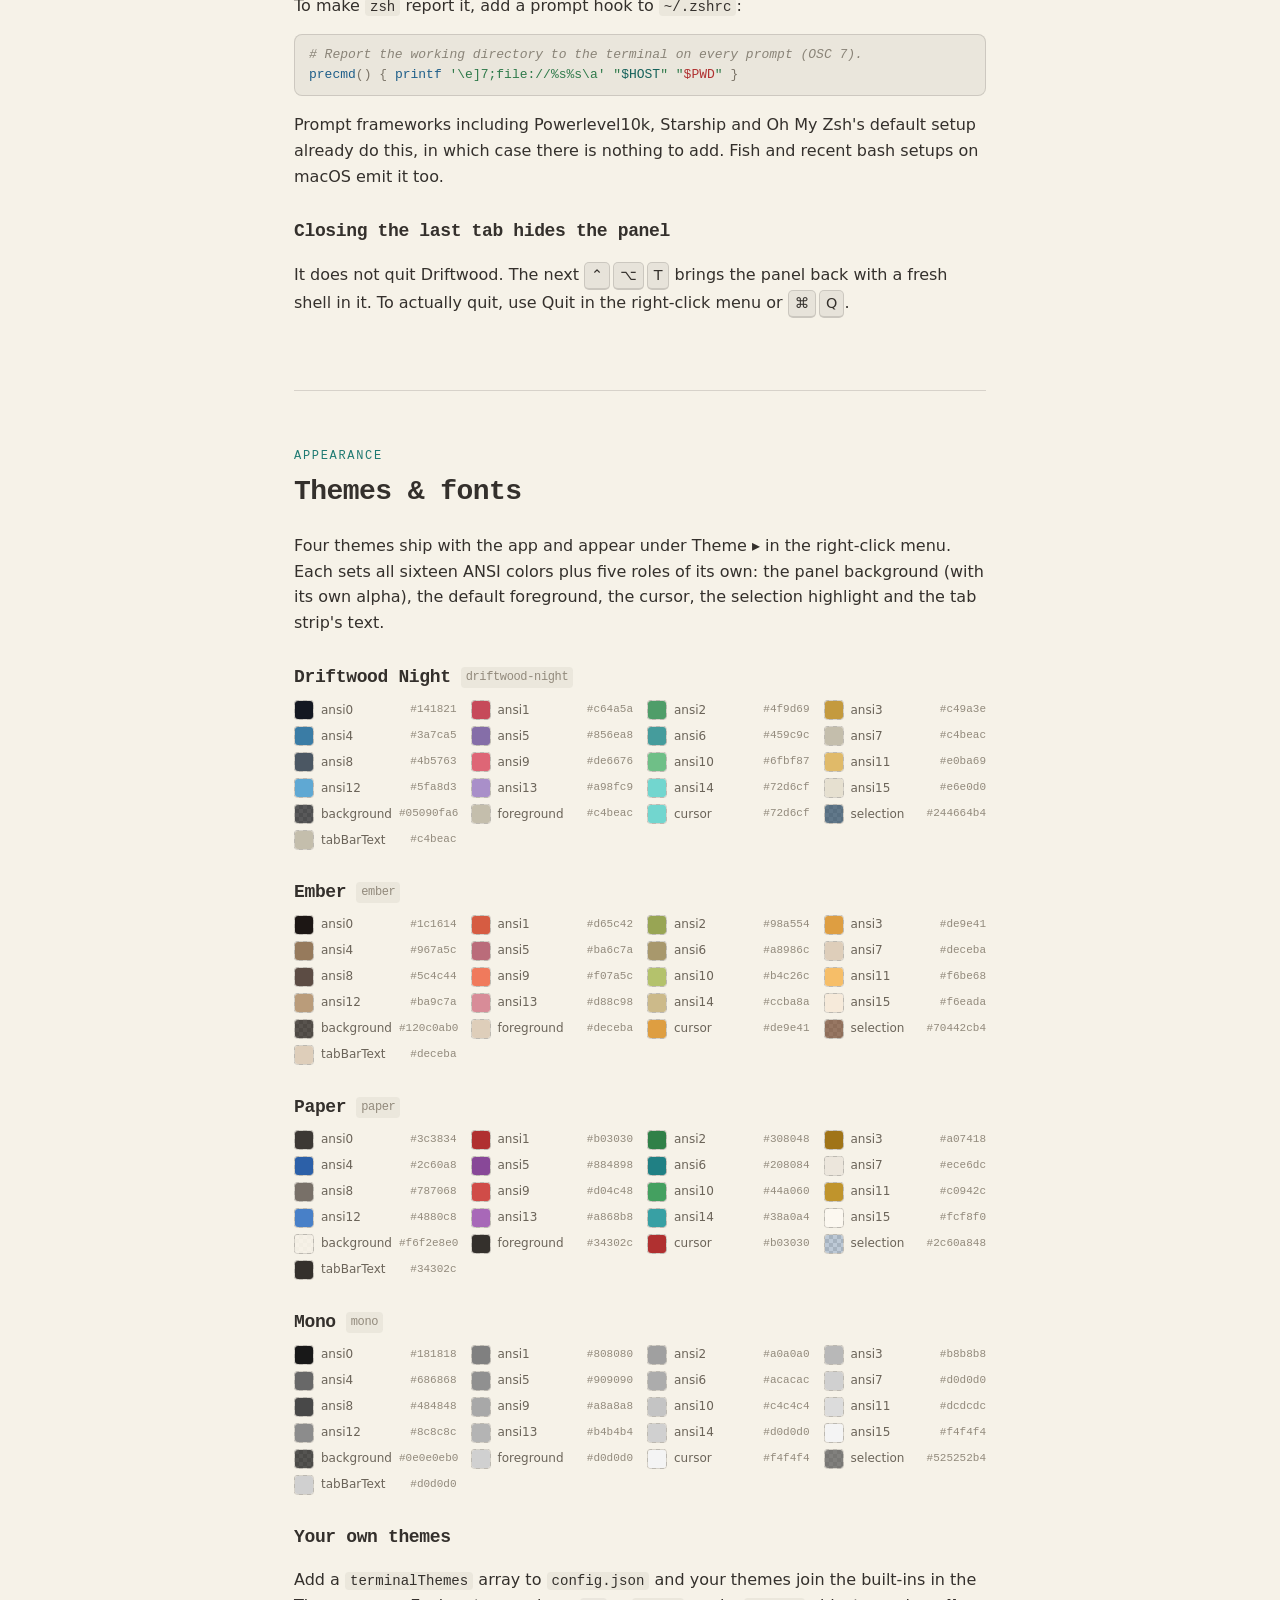
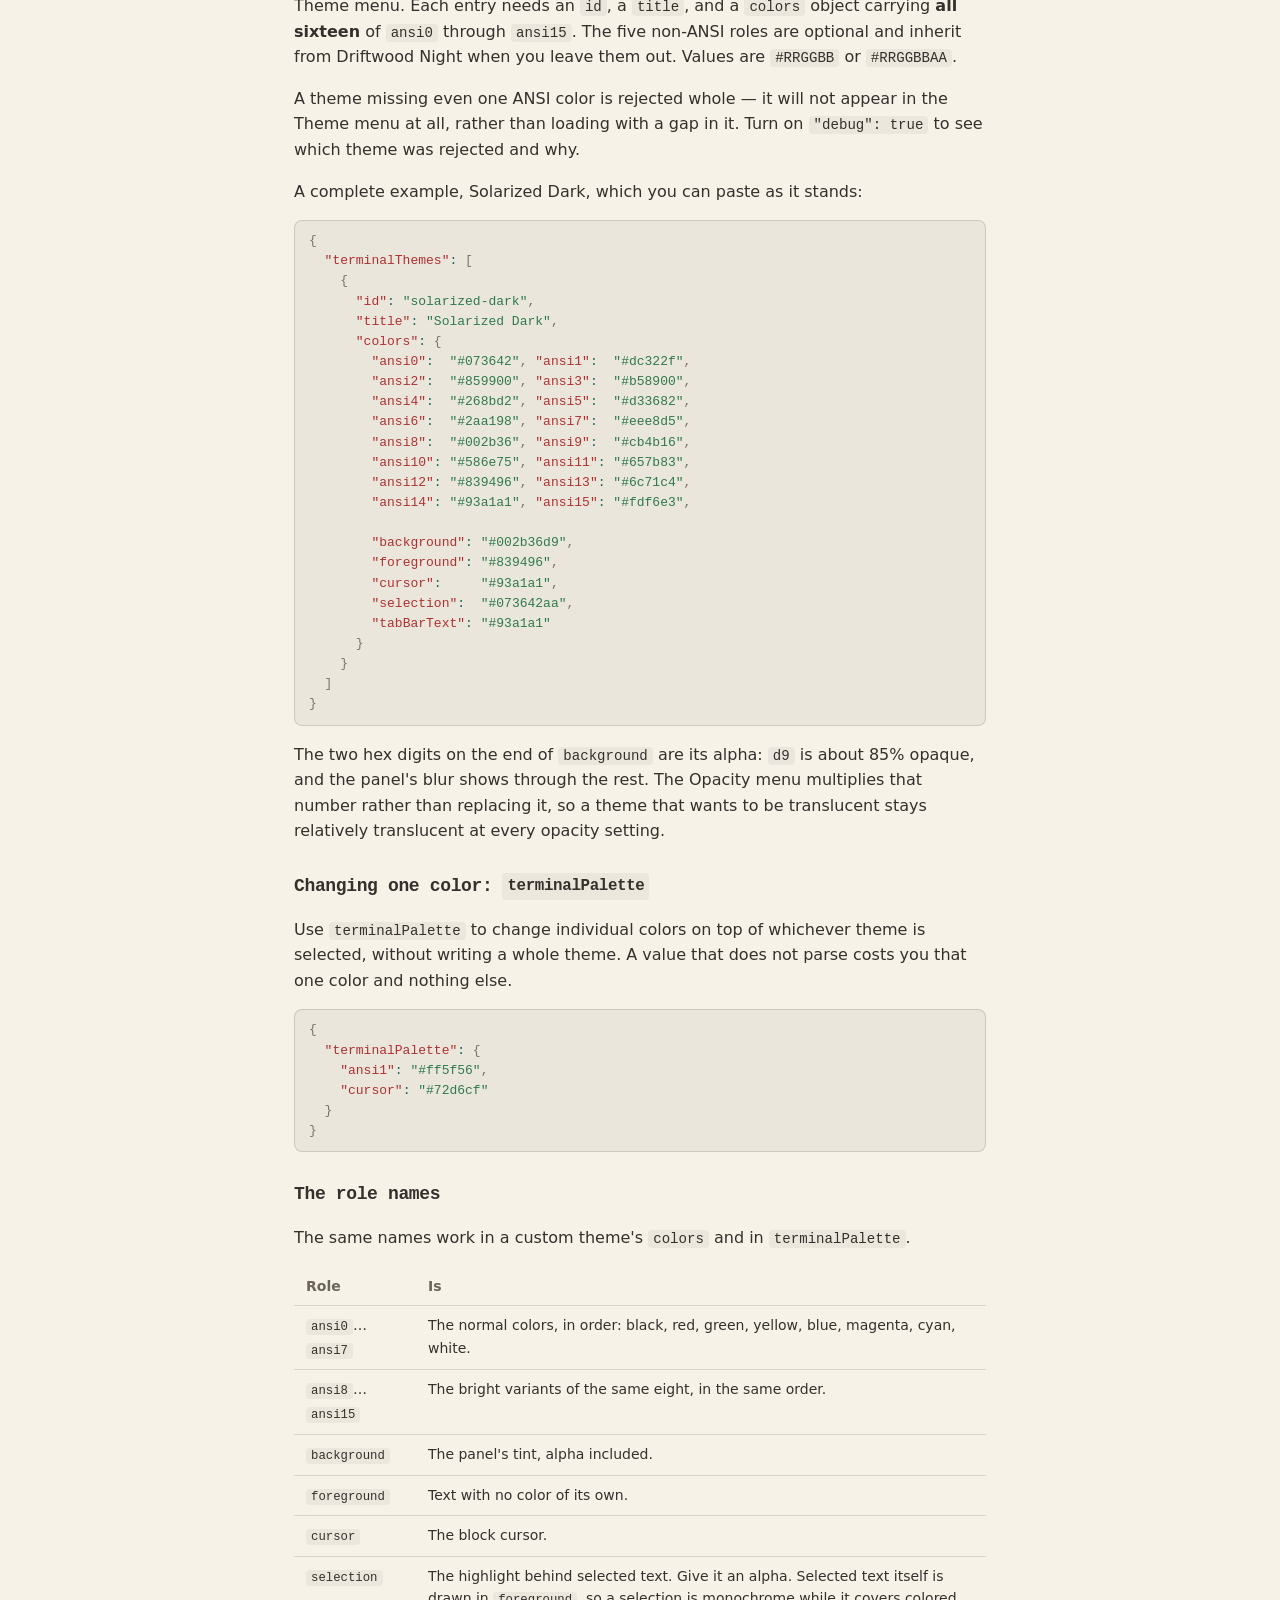
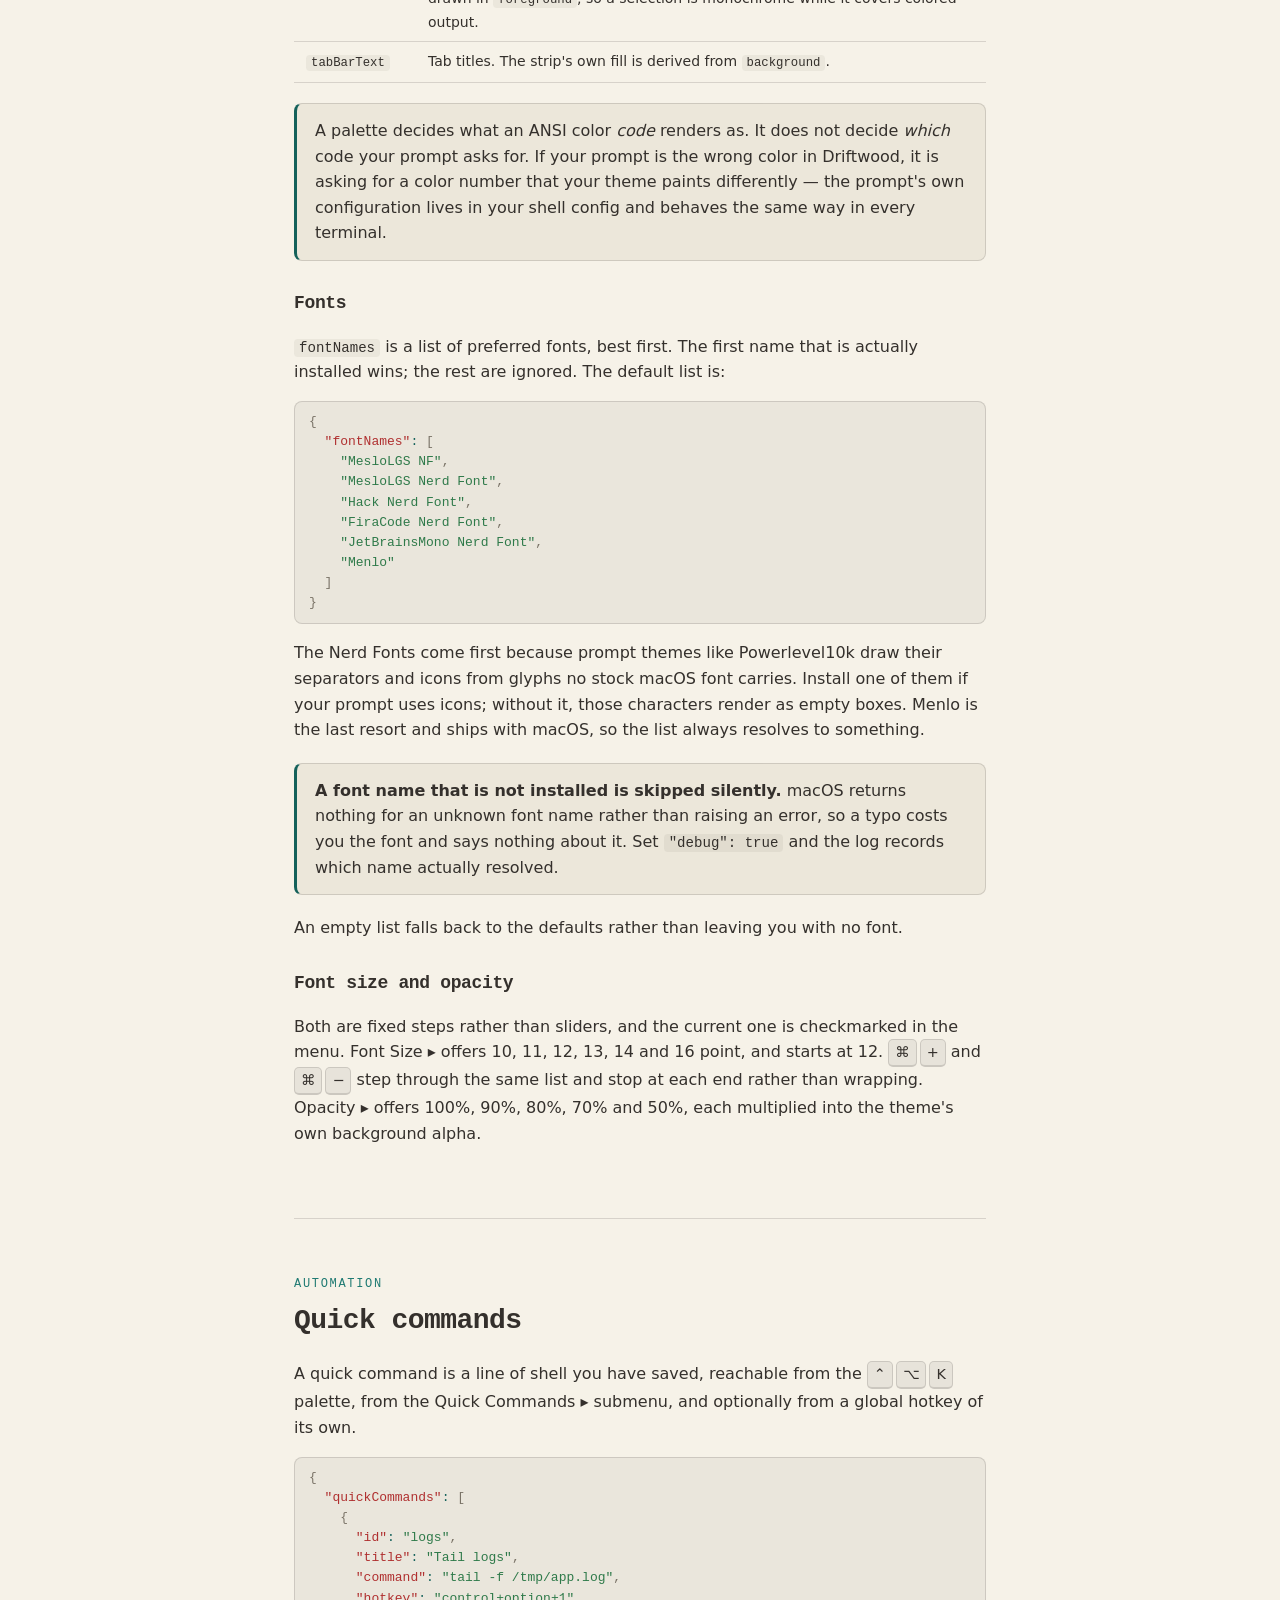
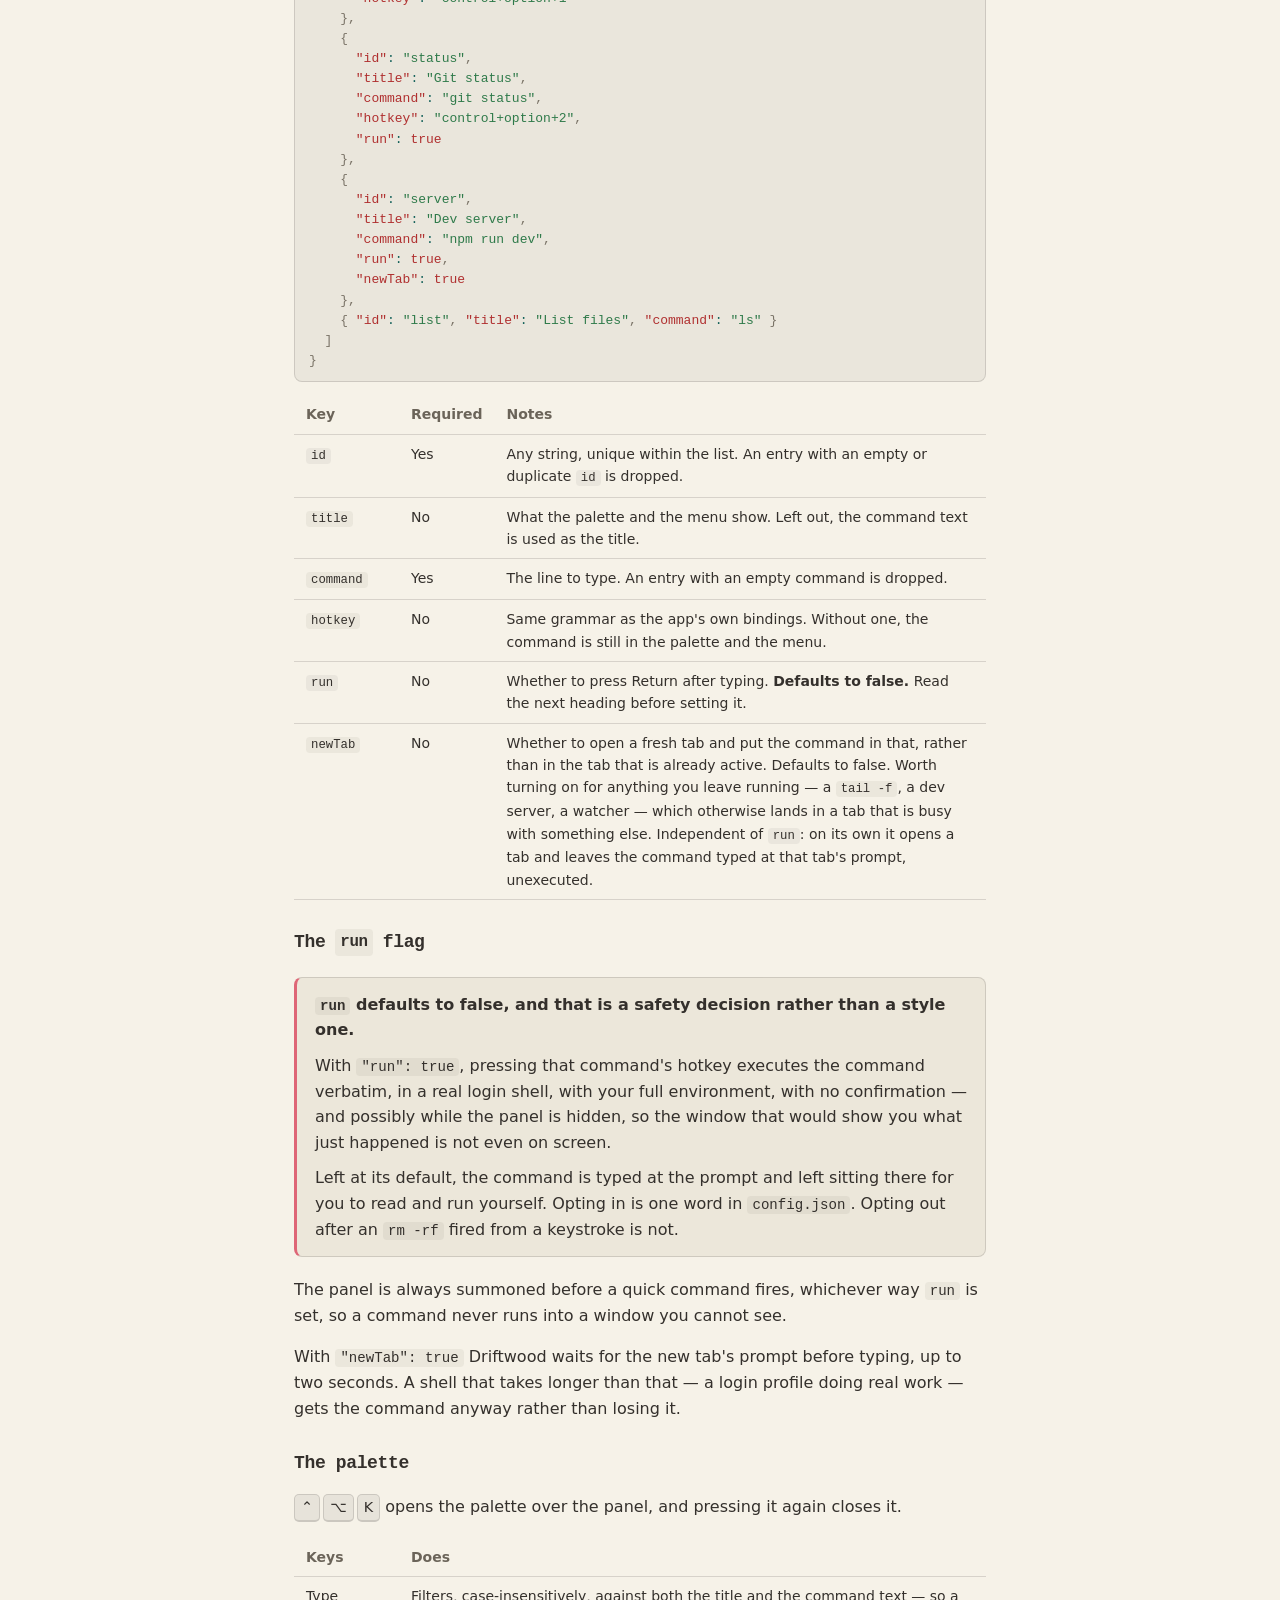
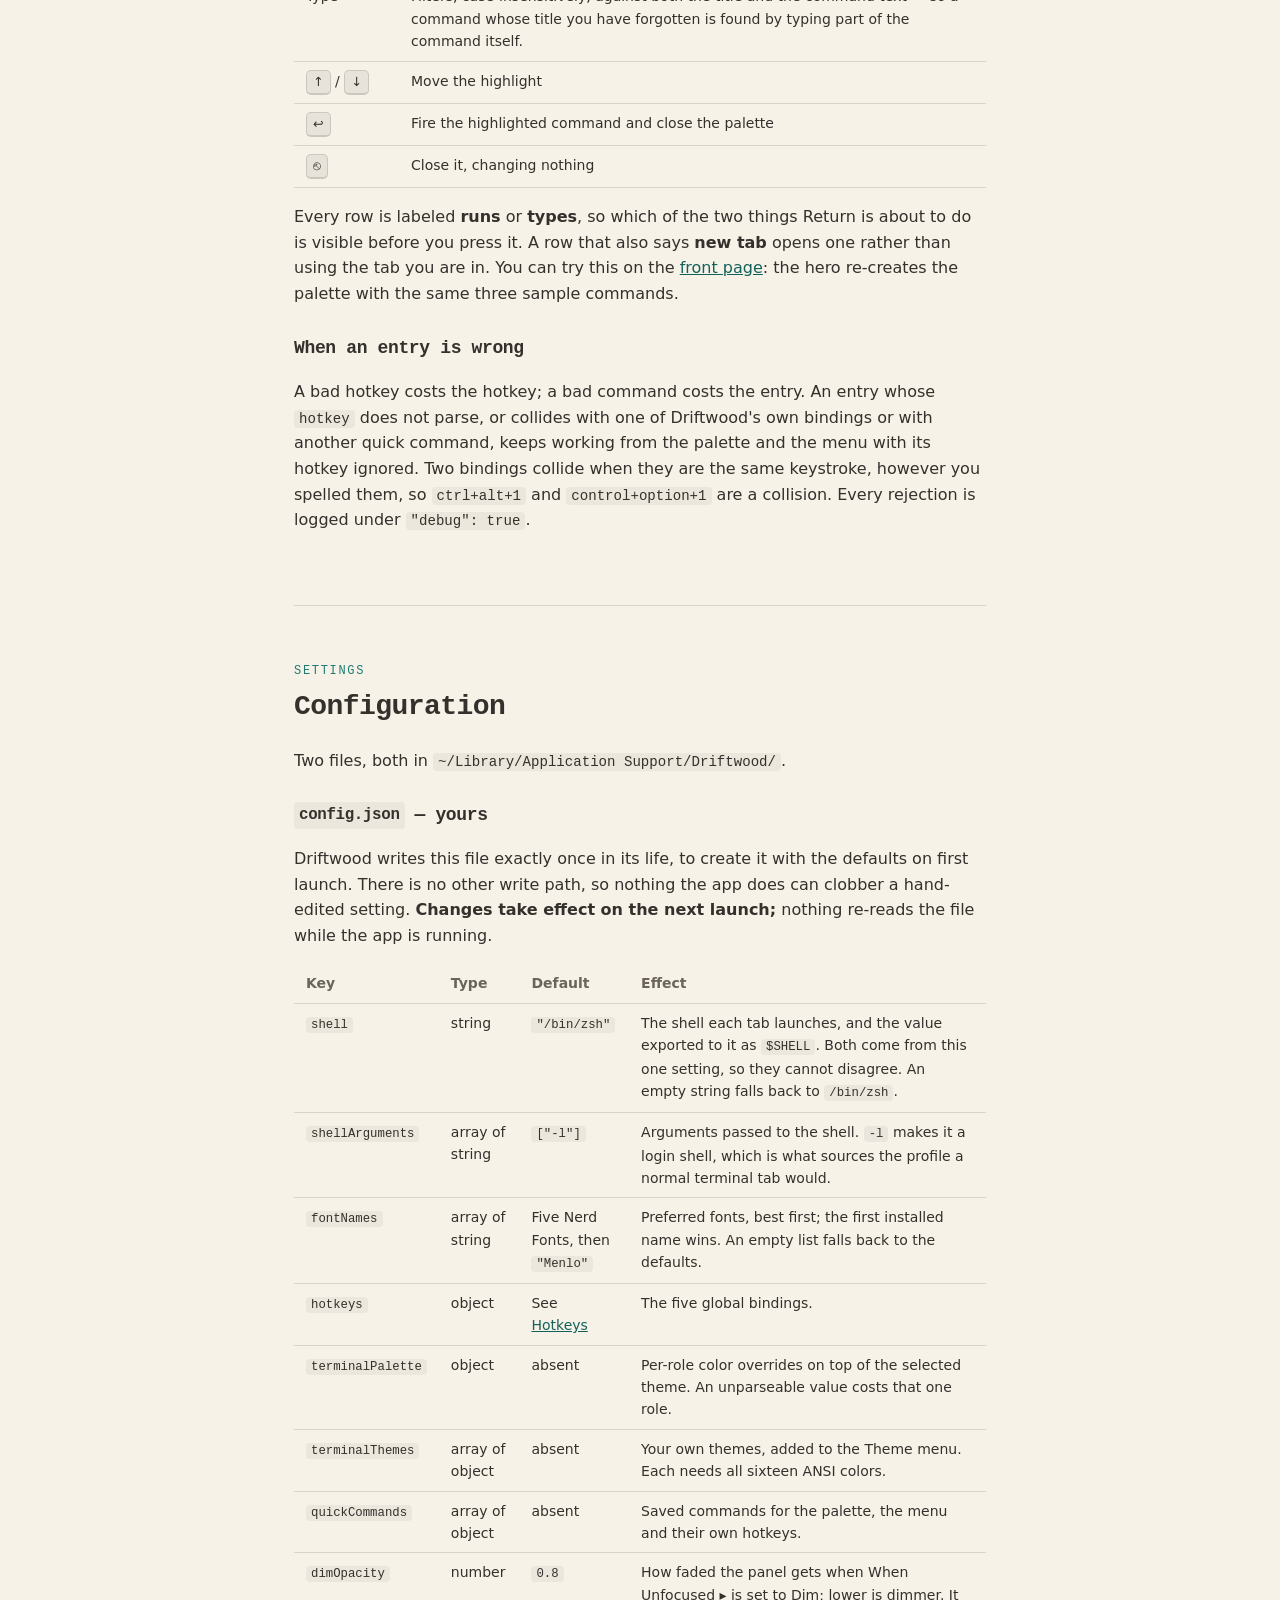
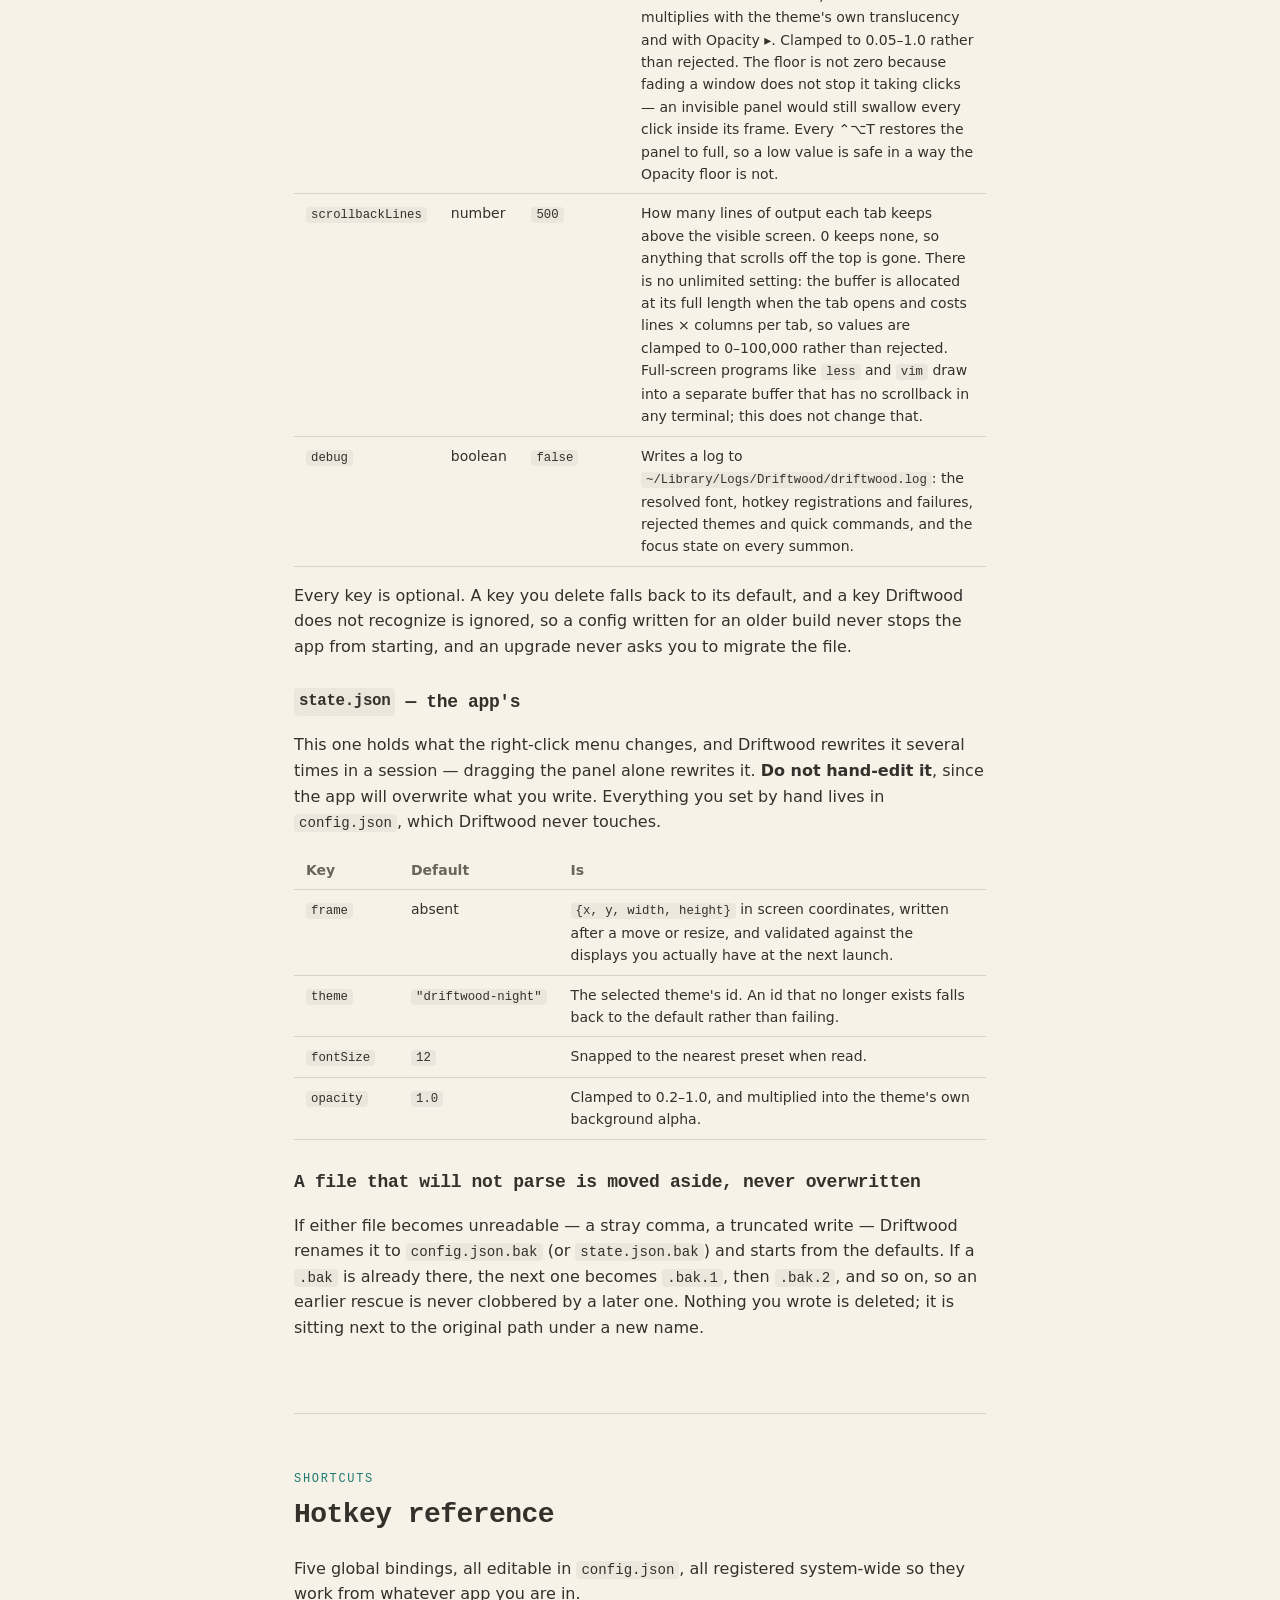
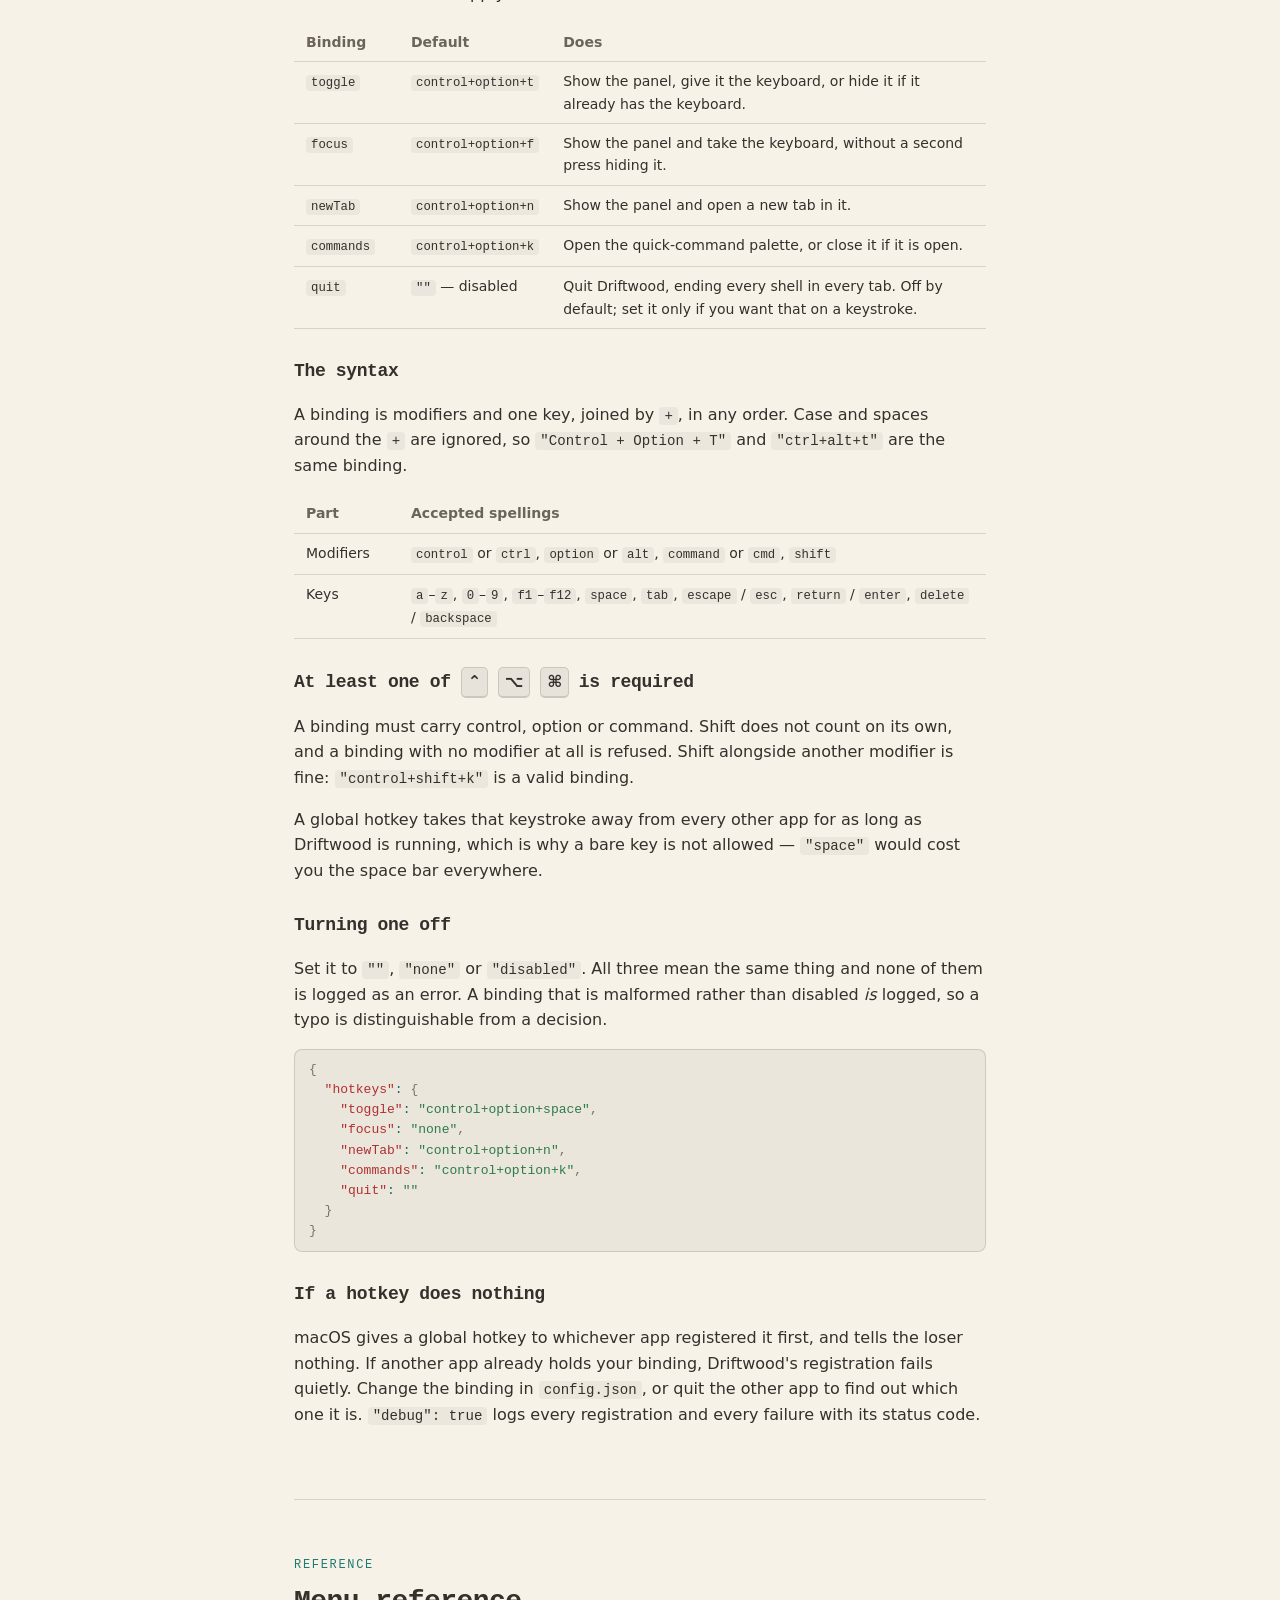
==== commit 2985e5c6: "Make the scrollback size a config.json setting Each tab kept 500 lines of output above the visible s" ====
--- a/docs/guide.html
+++ b/docs/guide.html
@@ -596,6 +596,15 @@
                 full, so a low value is safe in a way the Opacity floor is not.</td>
           </tr>
           <tr>
+            <td><code>scrollbackLines</code></td><td>number</td><td><code>500</code></td>
+            <td>How many lines of output each tab keeps above the visible screen. 0 keeps none, so
+                anything that scrolls off the top is gone. There is no unlimited setting: the buffer
+                is allocated at its full length when the tab opens and costs lines &times; columns per
+                tab, so values are clamped to 0&ndash;100,000 rather than rejected. Full-screen
+                programs like <code>less</code> and <code>vim</code> draw into a separate buffer that
+                has no scrollback in any terminal; this does not change that.</td>
+          </tr>
+          <tr>
             <td><code>debug</code></td><td>boolean</td><td><code>false</code></td>
             <td>Writes a log to <code>~/Library/Logs/Driftwood/driftwood.log</code>: the resolved
                 font, hotkey registrations and failures, rejected themes and quick commands, and the
@@ -948,7 +957,7 @@
     </a>
   </nav>
   <p class="version">
-    Driftwood <a href="https://github.com/gapmiss/driftwood/releases/latest">0.2.0</a>
+    Driftwood <a href="https://github.com/gapmiss/driftwood/releases/latest">0.3.0</a>
   </p>
   <p class="legal">
     MIT licensed. The terminal is
